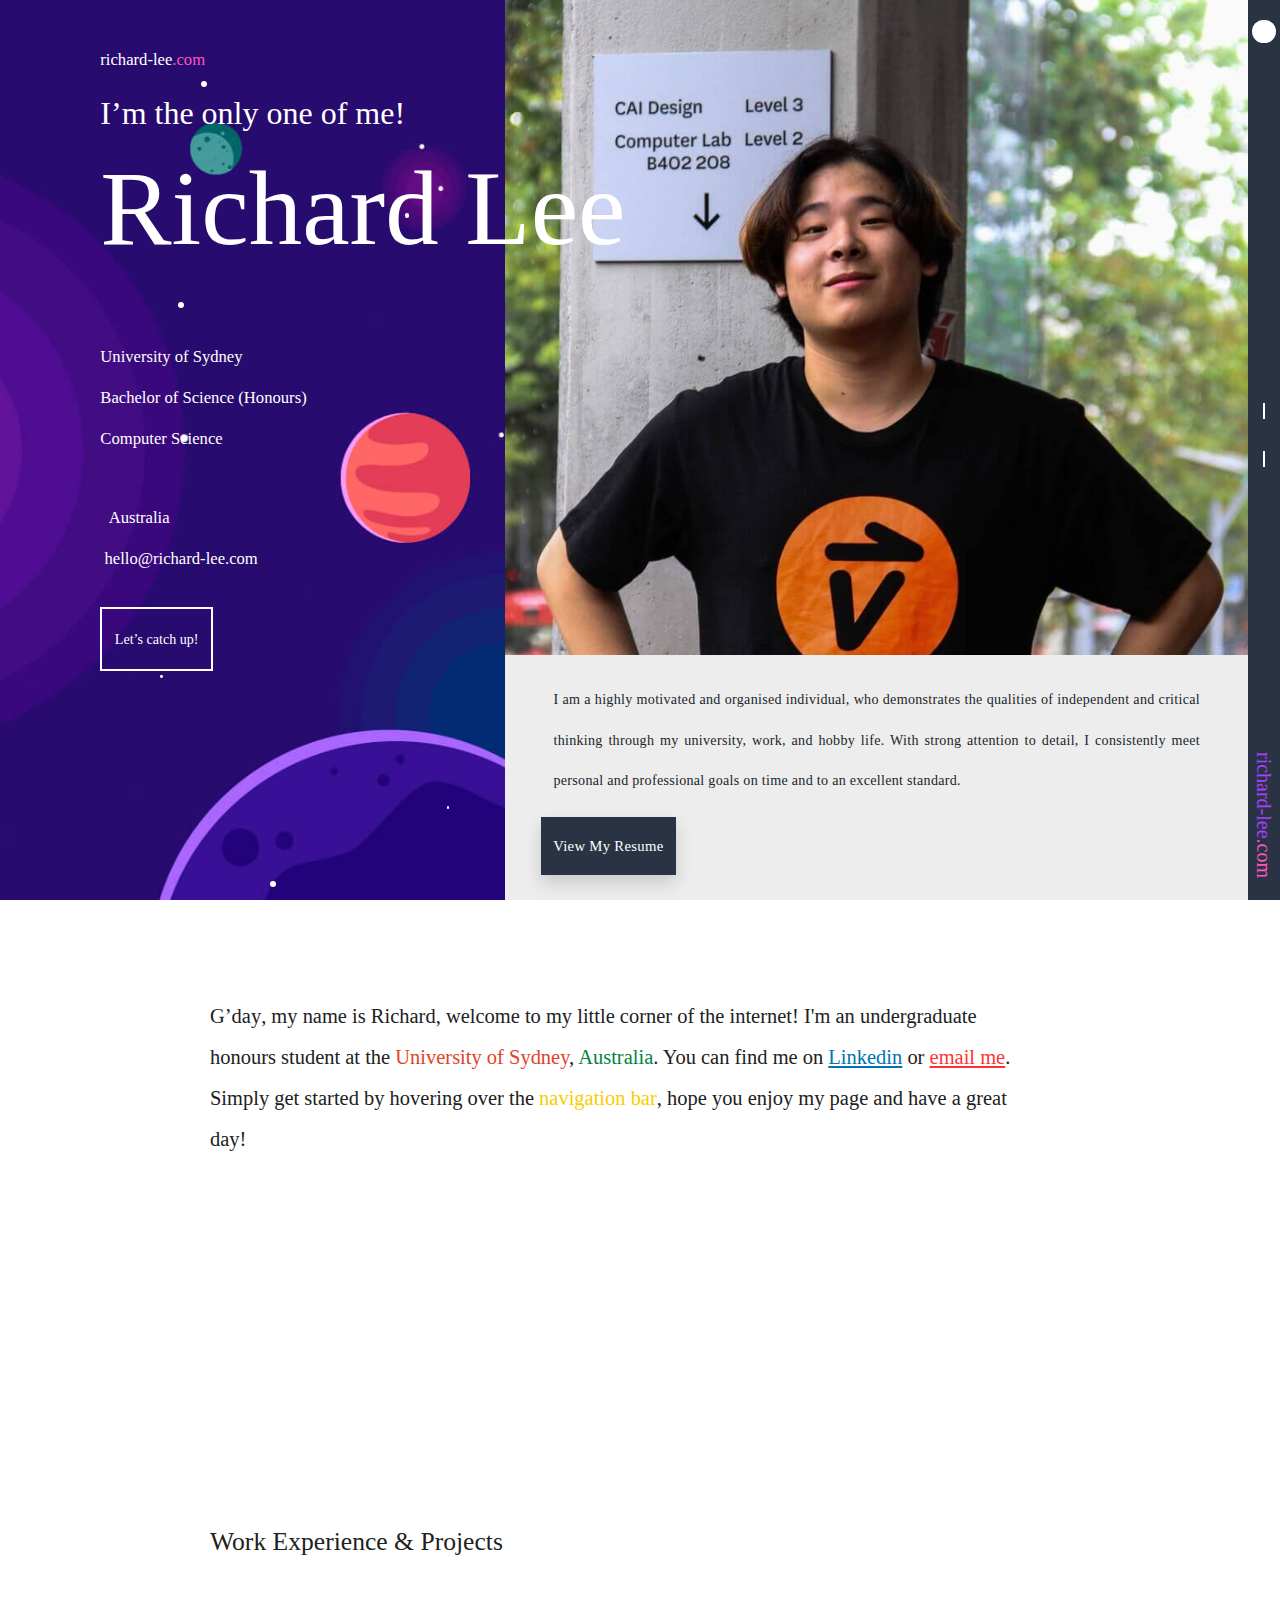
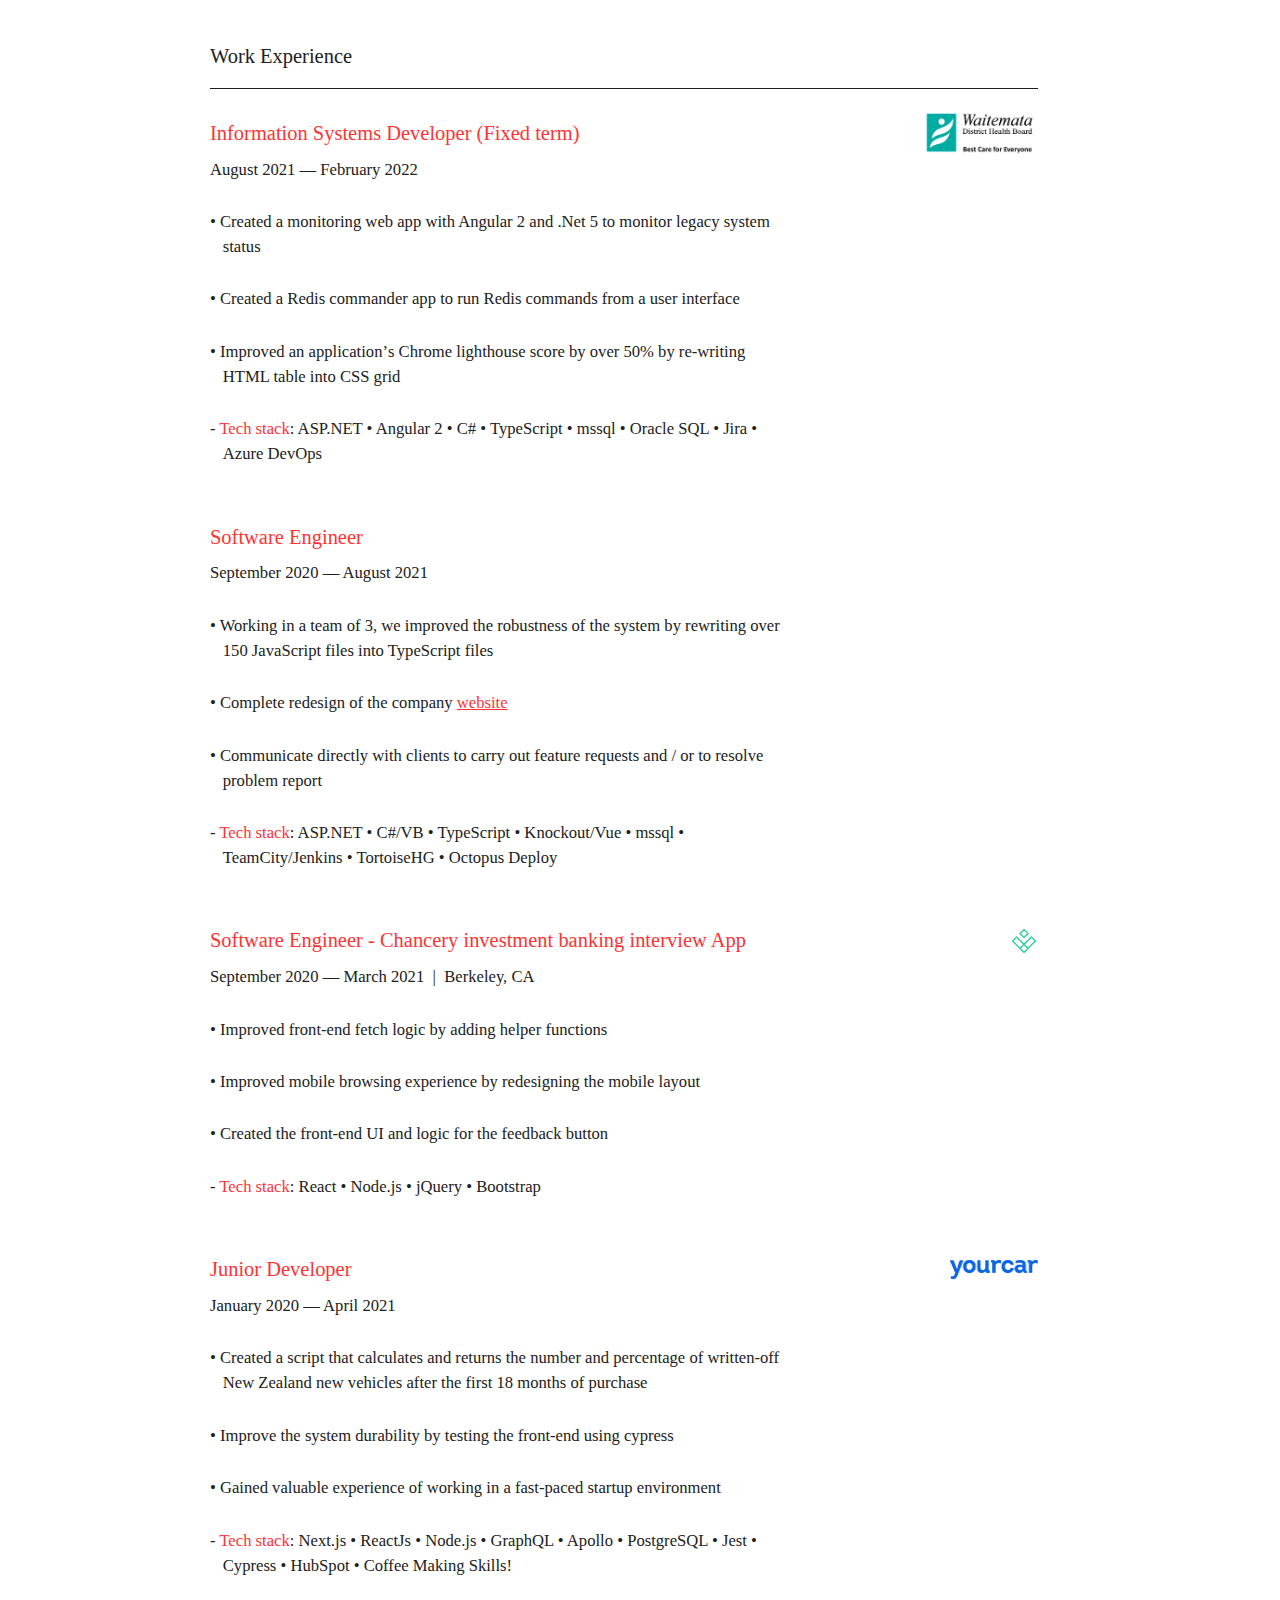
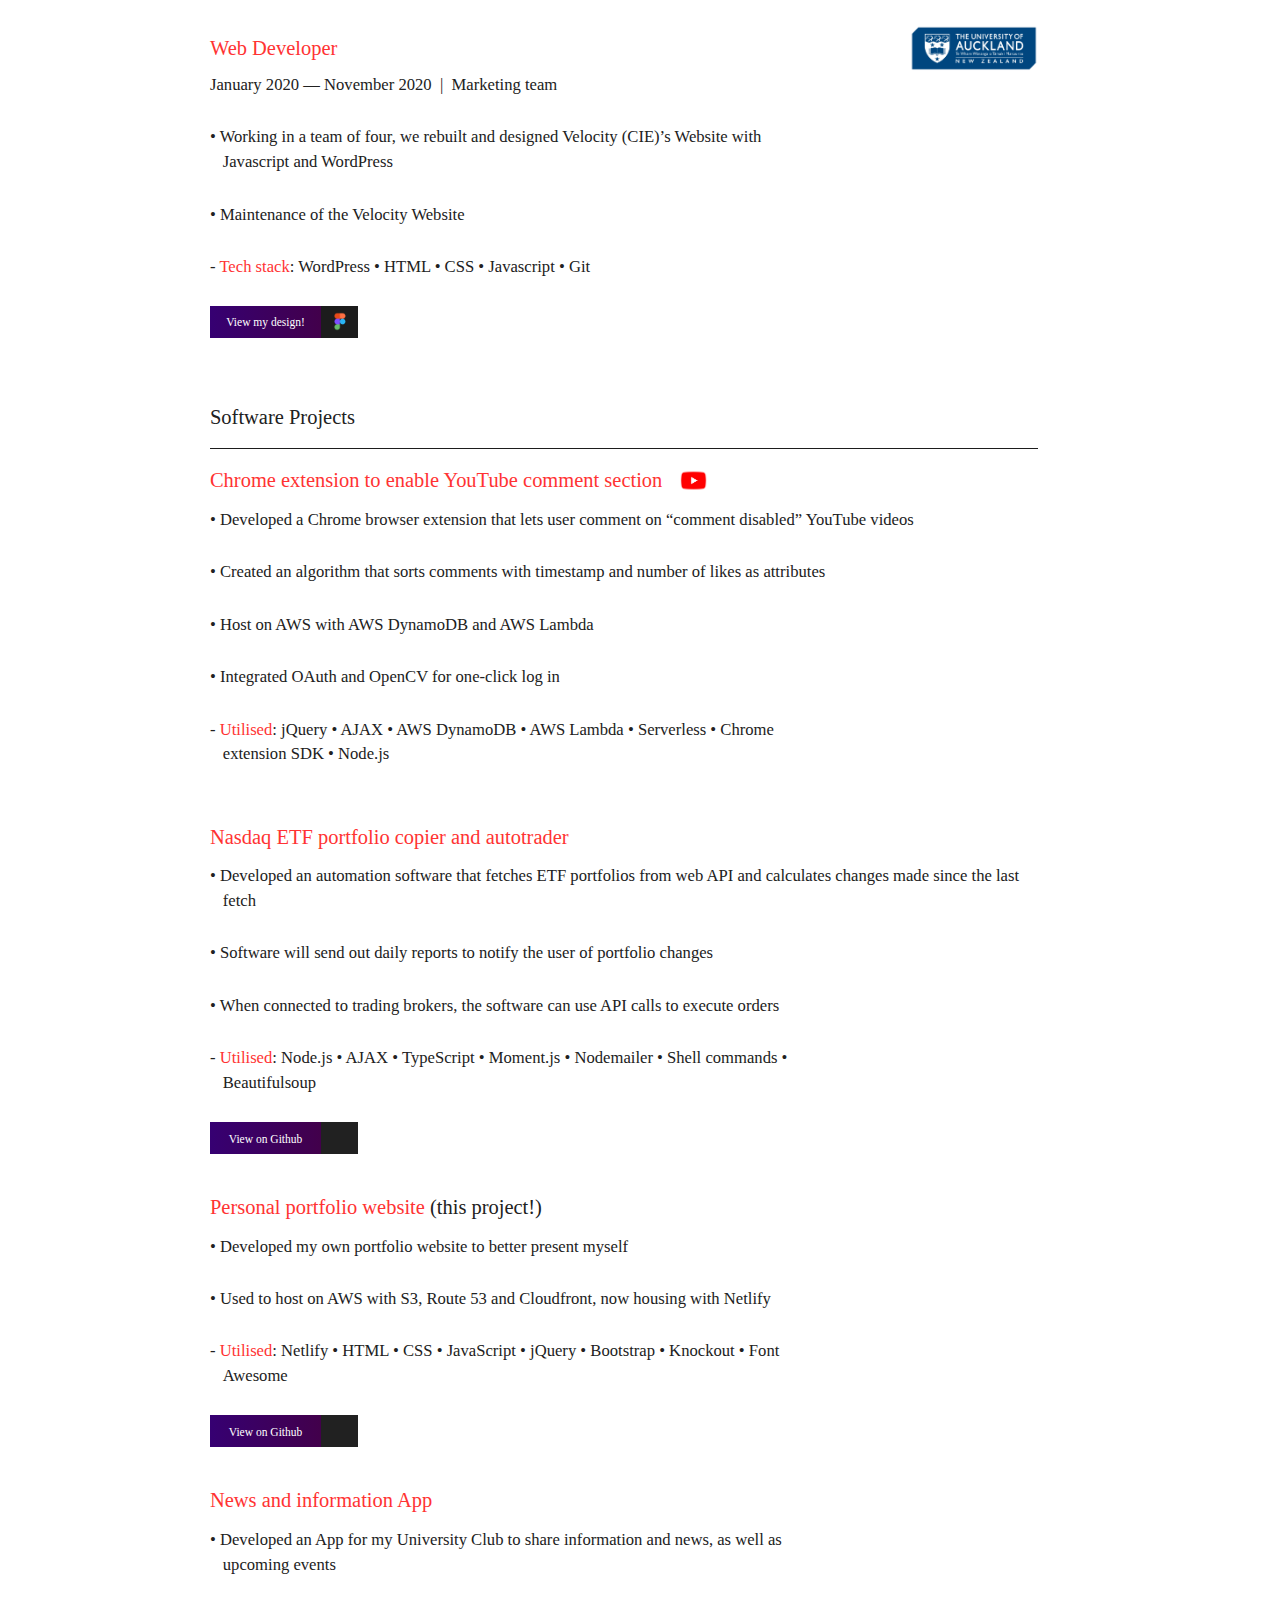
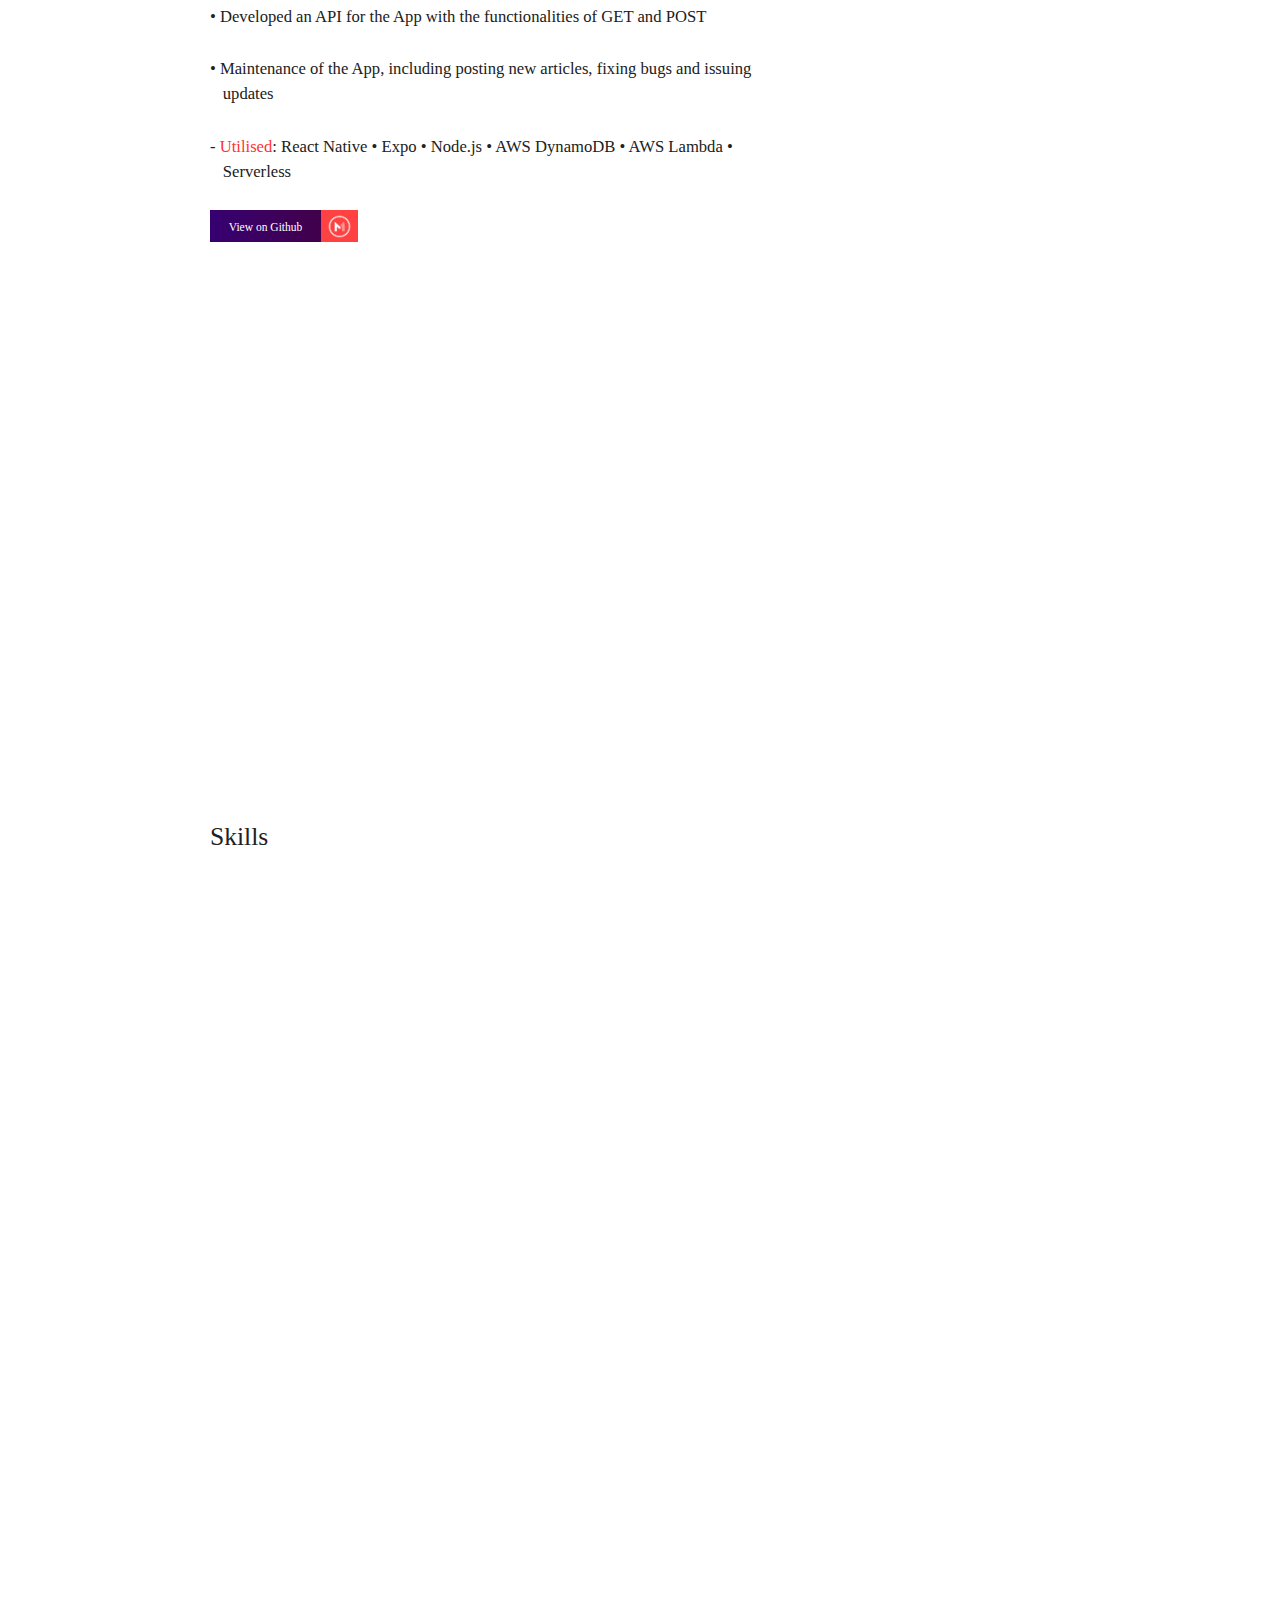
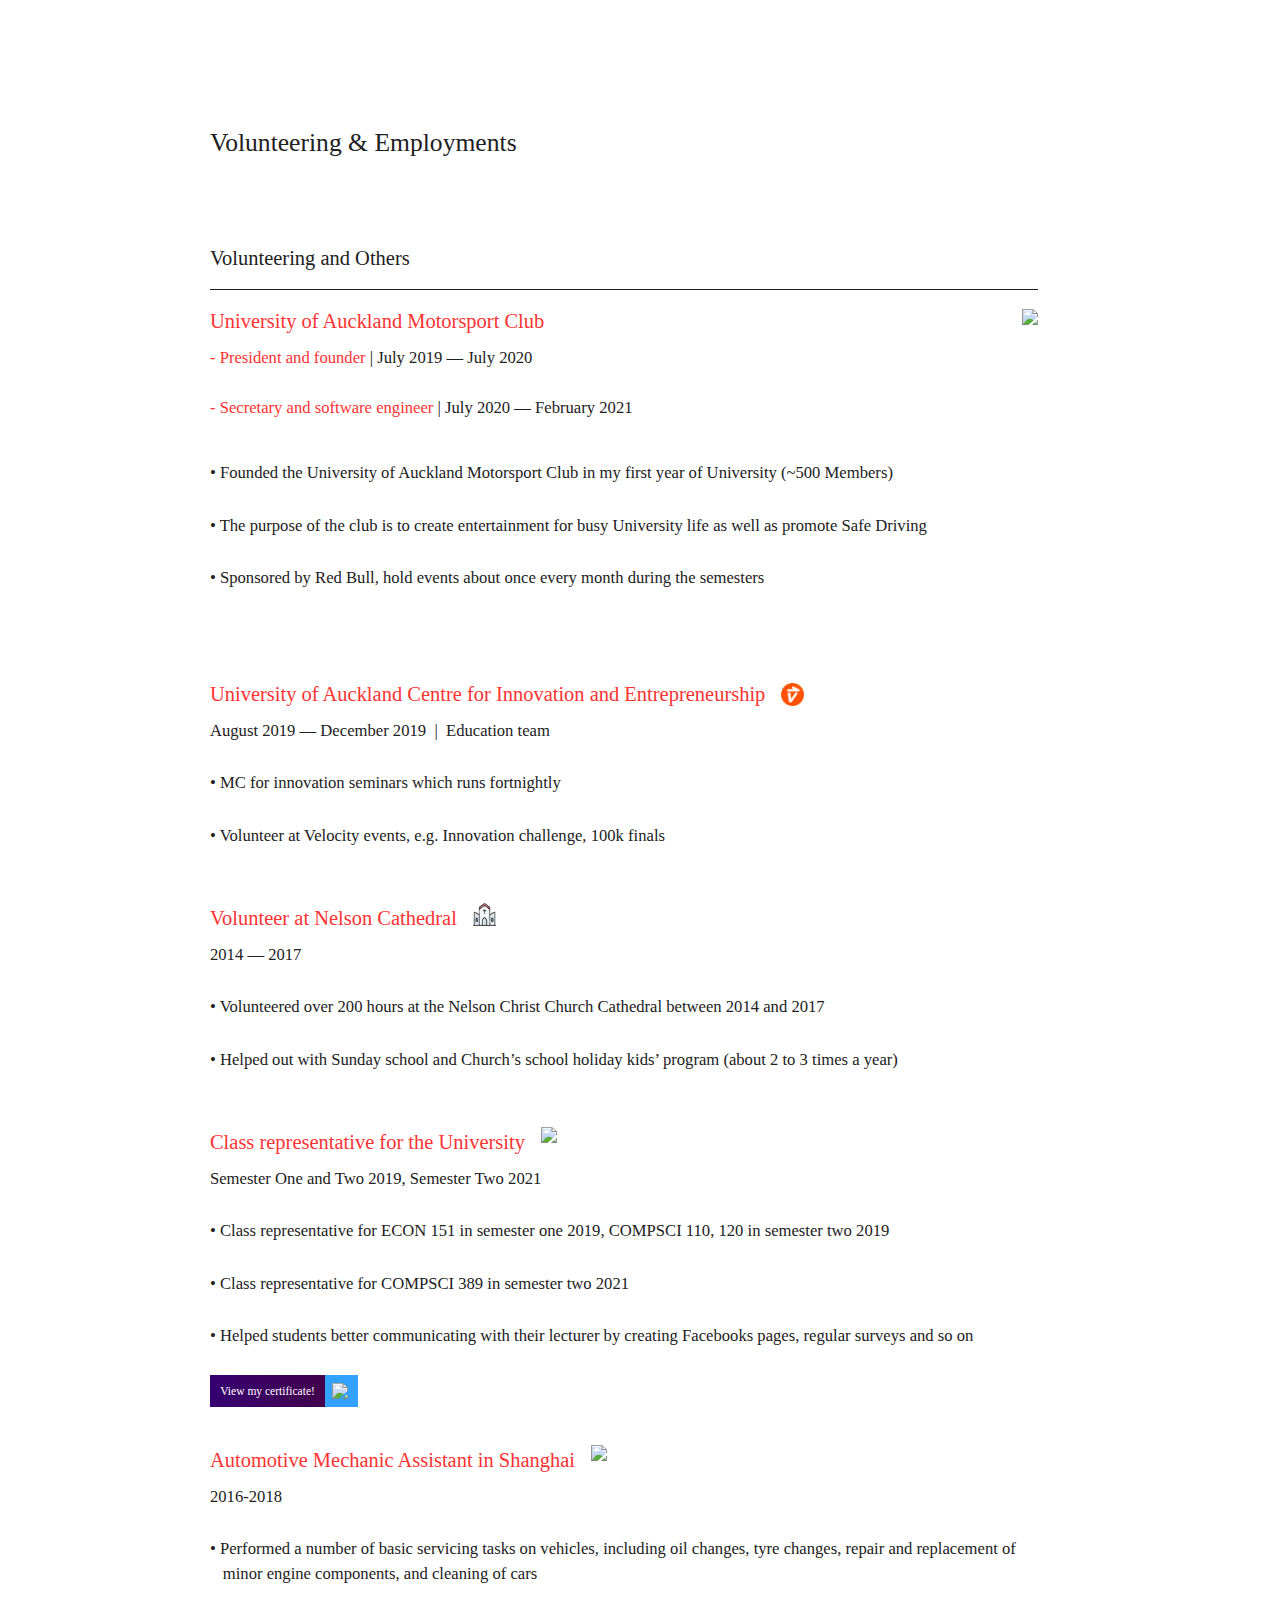
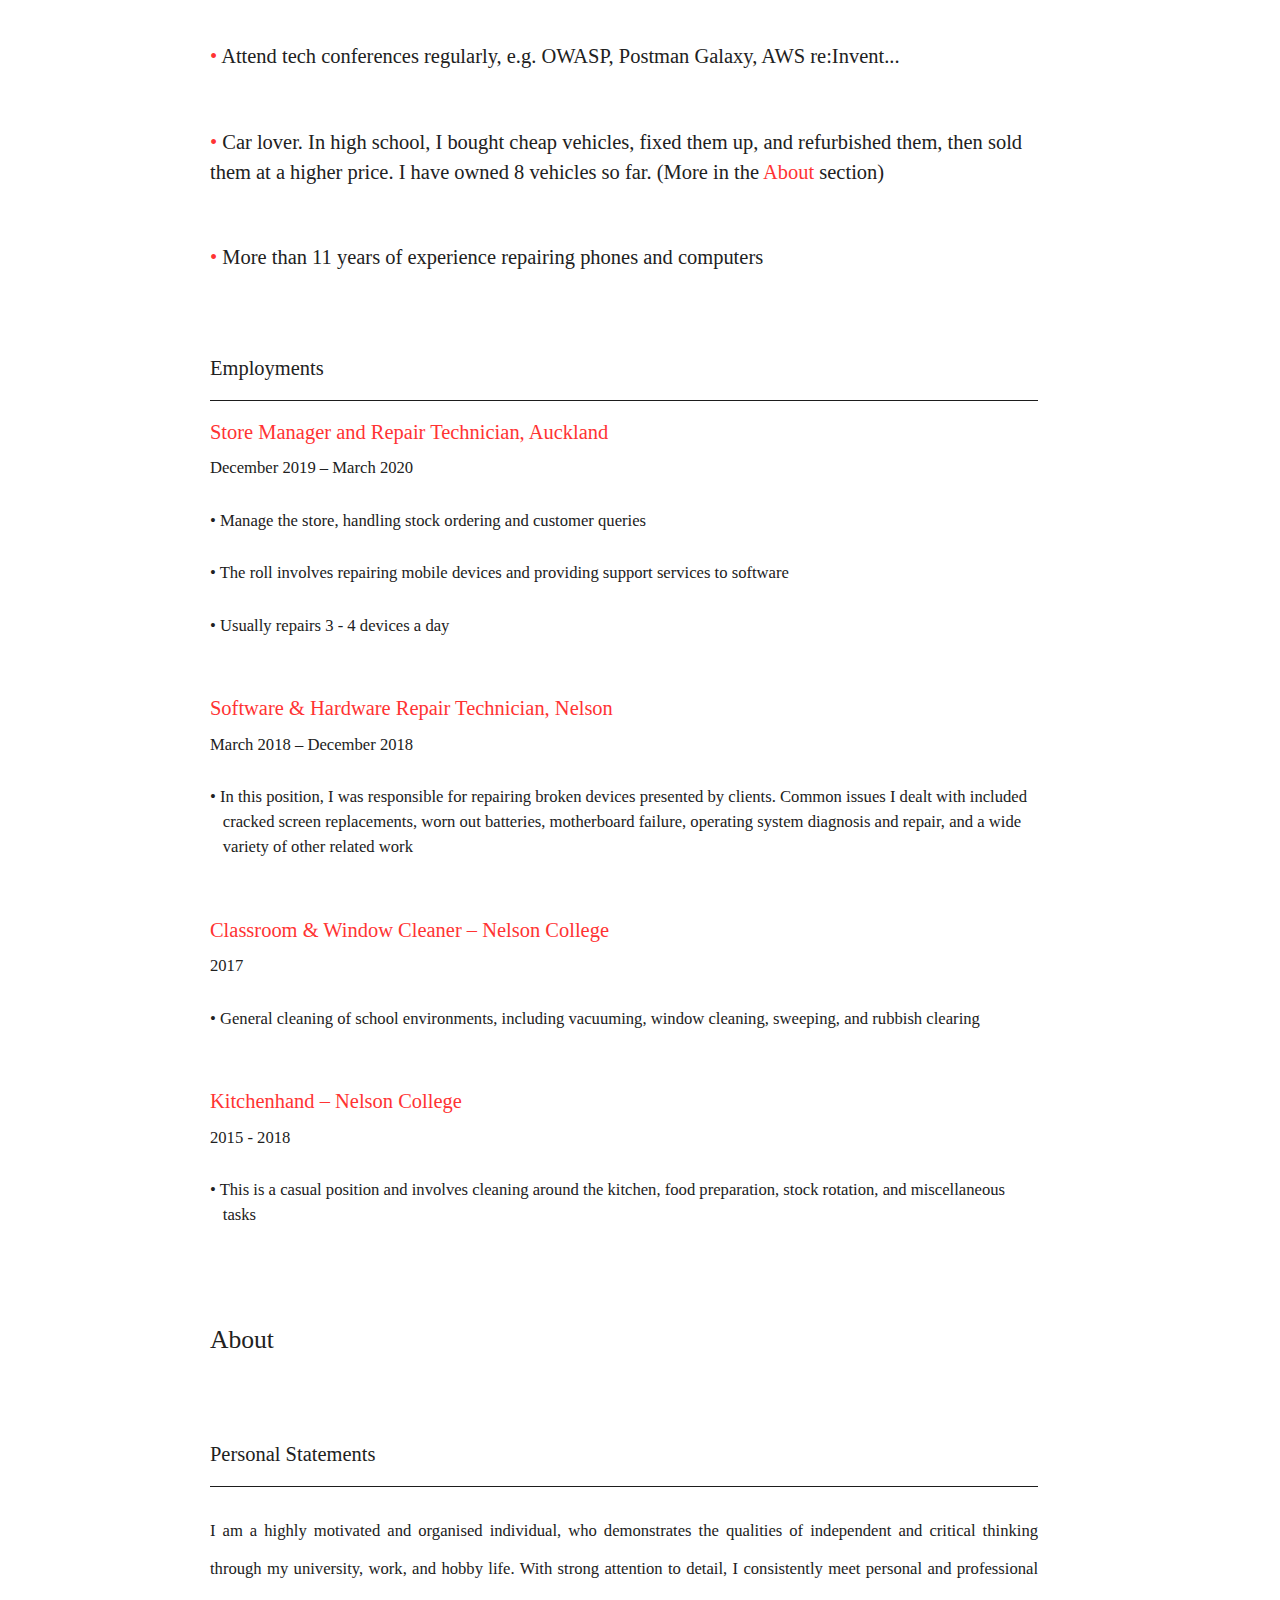
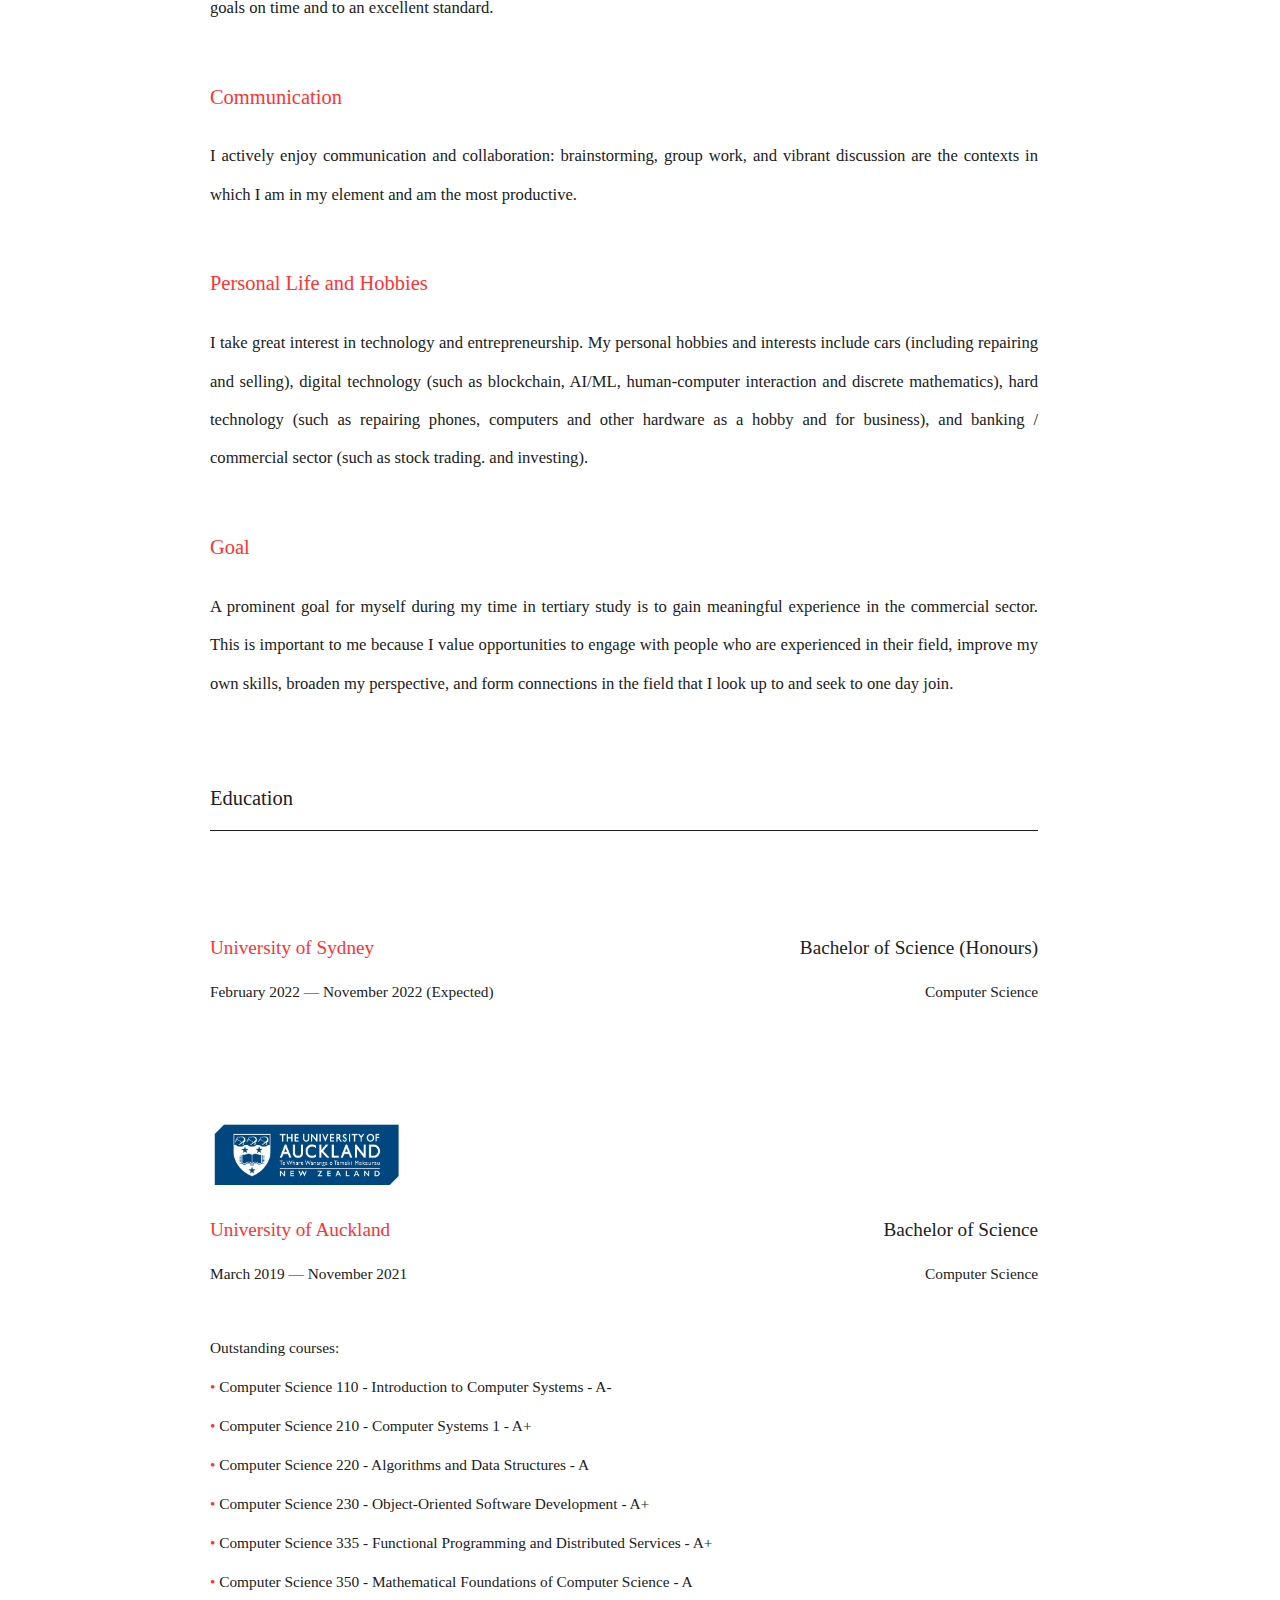
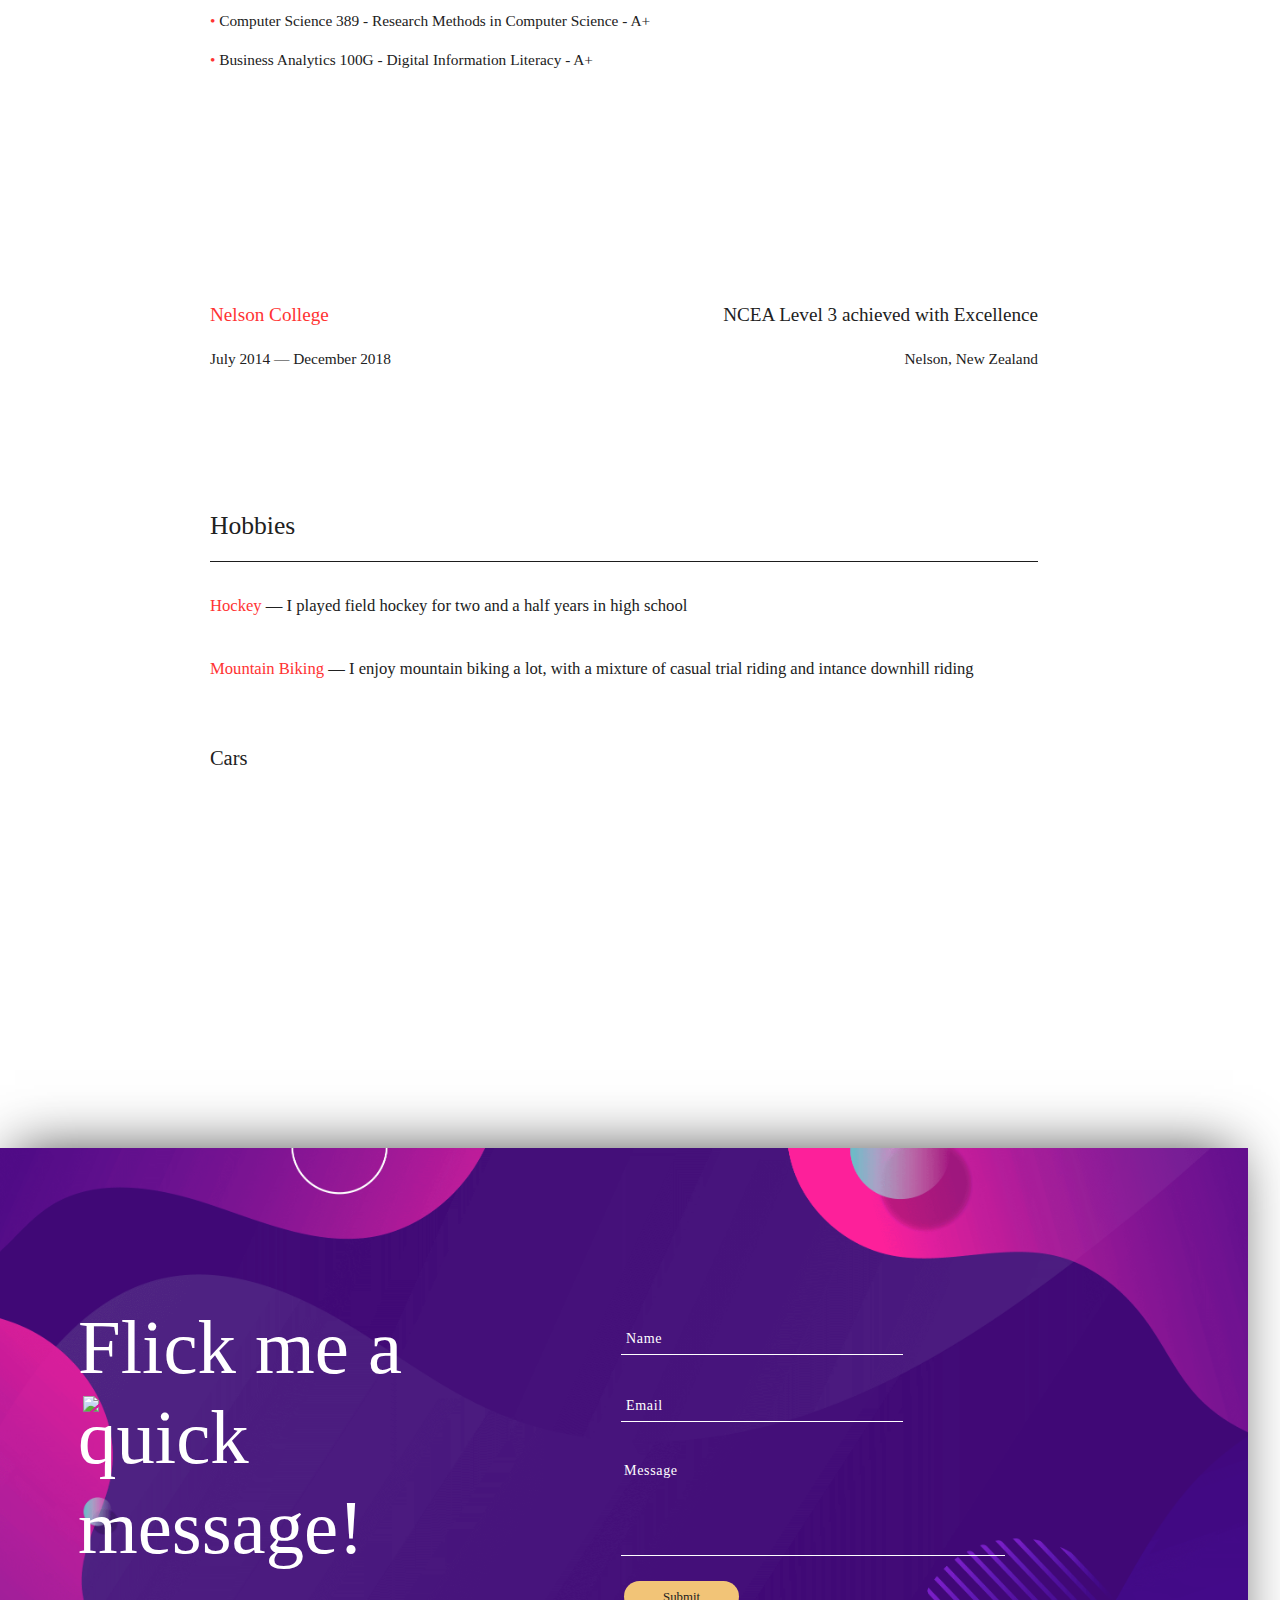
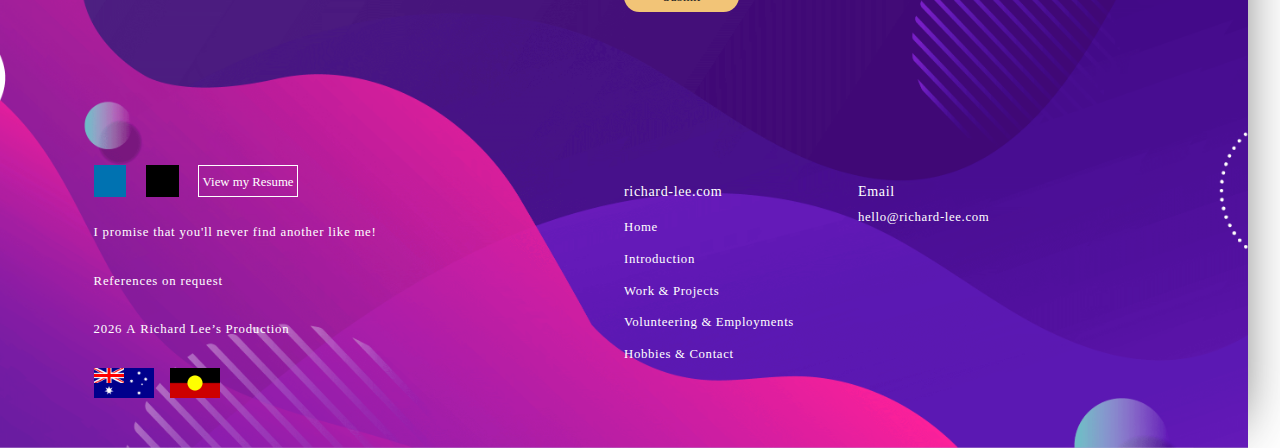
==== index.html @ c5d88788 "- Change CV to Resume" ====
<!DOCTYPE html>
<html lang="en">
  <head>
    <!-- Global site tag (gtag.js) - Google Analytics -->
    <script
      async
      src="https://www.googletagmanager.com/gtag/js?id=UA-170975862-2"
    ></script>
    <script>
      window.dataLayer = window.dataLayer || [];
      function gtag() {
        dataLayer.push(arguments);
      }
      gtag("js", new Date());
      gtag("config", "UA-170975862-2");
    </script>
    <script type="application/ld+json">
      {
        "@context": "https://schema.org/",
        "@type": "Person",
        "name": "Richard Lee",
        "url": "https://richard-lee.com/",
        "image": "https://richard-lee.com/Assets/portrait_filter.JPG",
        "sameAs": [
          "https://richard-lee.com/",
          "https://github.com/richard875",
          "https://www.linkedin.com/in/richard875/"
        ],
        "jobTitle": "Software Engineer",
        "worksFor": {
          "@type": "Organization",
          "name": "University of Sydney"
        }
      }
    </script>

    <title>Richard Lee | Software Engineer | University of Sydney</title>
    <meta
      name="description"
      content="richard-lee.com • aspiring software engineer • senior (honours) year CS student @ The University of Sydney"
    />
    <meta
      name="keywords"
      content="Richard, Lee, University, Sydney, Software, Engineering, React, Angular, postgresql, SQL, Database, HTML, CSS, JavaScript, Programming, coding, api, Oracle, Agile, Student, Problem solving, Collaboration, Communication, C#, .NET, ASP, Microsoft, Google, Apple, Computer Science, Science, Australia, Motivated, Linkedin, New South Wales"
    />
    <meta name="author" content="Richard Lee" />

    <meta charset="utf-8" />
    <meta
      name="viewport"
      content="width=device-width, initial-scale=1, shrink-to-fit=no"
    />
    <meta name="format-detection" content="telephone=no" />
    <!-- HTML Meta Tags -->
    <meta name="twitter:widgets:theme" content="light" />
    <title>Richard Lee | Software Engineer | University of Sydney</title>
    <meta
      name="description"
      content="richard-lee.com • aspiring software engineer • senior (honours) year CS student @ The University of Sydney"
    />

    <!-- Google / Search Engine Tags -->
    <meta
      itemprop="name"
      content="Richard Lee | Software Engineer | University of Sydney"
    />
    <meta
      itemprop="description"
      content="richard-lee.com • aspiring software engineer • senior (honours) year CS student @ The University of Sydney"
    />
    <meta
      itemprop="image"
      content="https://richard-lee.com/Assets/portrait_filter.JPG"
    />

    <!-- Facebook Meta Tags -->
    <meta property="og:url" content="https://richard-lee.com" />
    <meta property="og:type" content="website" />
    <meta
      property="og:title"
      content="Richard Lee | Software Engineer | University of Sydney"
    />
    <meta
      property="og:description"
      content="richard-lee.com • aspiring software engineer • senior (honours) year CS student @ The University of Sydney"
    />
    <meta
      property="og:image"
      content="https://richard-lee.com/Assets/portrait_filter.JPG"
    />

    <!-- Twitter Meta Tags -->
    <meta name="twitter:card" content="summary_large_image" />
    <meta
      name="twitter:title"
      content="Richard Lee | Software Engineer | University of Sydney"
    />
    <meta
      name="twitter:description"
      content="richard-lee.com • aspiring software engineer • senior (honours) year CS student @ The University of Sydney"
    />
    <meta
      name="twitter:image"
      content="https://richard-lee.com/Assets/portrait_filter.JPG"
    />

    <link rel="icon" href="./Assets/memoji.png" />
    <link rel="stylesheet" href="Scripts/css/bootstrap.min.css" />
    <link
      rel="stylesheet"
      href="https://cdnjs.cloudflare.com/ajax/libs/font-awesome/5.15.2/css/all.min.css"
      integrity="sha512-HK5fgLBL+xu6dm/Ii3z4xhlSUyZgTT9tuc/hSrtw6uzJOvgRr2a9jyxxT1ely+B+xFAmJKVSTbpM/CuL7qxO8w=="
      crossorigin="anonymous"
    />
    <link rel="stylesheet" href="Scripts/css/aos.css" />
    <link rel="stylesheet" type="text/css" href="src/css/asset.min.css" />
    <link rel="stylesheet" type="text/css" href="src/css/desktop.min.css" />
    <link rel="stylesheet" type="text/css" href="src/css/styles.min.css" />
    <link rel="stylesheet" type="text/css" href="src/css/dark-mode.min.css" />
    <link
      rel="preload"
      as="font"
      href="./Fonts/SansSerifFLF-Demibold.woff"
      type="font/woff"
      crossorigin="anonymous"
    />
    <link
      rel="preload"
      as="font"
      href="./Fonts/SansSerifBldFLF.woff"
      type="font/woff"
      crossorigin="anonymous"
    />
    <link
      rel="preload"
      as="font"
      href="./Fonts/SansSerifBookFLF.woff"
      type="font/woff"
      crossorigin="anonymous"
    />
    <link rel="preload" href="./Assets/2.JPG" as="image" />
    <script src="Scripts/js/jquery-3.5.1.min.js"></script>
  </head>

  <body>
    <script>
      document.body.className = "fade";
    </script>
    <div id="dark-mode">
      <!-- Desktop nav menu -->
      <div id="homeDesktopNavMenu" class="desktop-nav-menu d-none d-xl-flex">
        <div class="desktop-menubar">
          <div
            style="width: 1.8vw; height: 1.8vw"
            class="d-flex align-items-center justify-content-center rounded-circle bg-white"
          >
            <i class="fas fa-bars nav-bar"></i>
          </div>
        </div>
        <div class="prograss-overlay-wrapper">
          <div class="prograss-overlay" id="prograssOverlayBar"></div>
        </div>
        <div class="side-icon-wrapper">
          <div
            class="side-icon-vertical-line"
            style="margin-bottom: 12px"
          ></div>
          <div class="side-icon-icon-wrapper">
            <i id="sideIconDesktopNav" class="fas fa-user"></i>
          </div>
          <div class="side-icon-vertical-line" style="margin-top: 12px"></div>
        </div>
        <div class="desktop-nav-menu-logo sansSerifBldFLF-medium">
          <span class="purple">richard-lee</span><span class="pink">.com</span>
        </div>

        <!-- When expanded -->
        <div
          class="desktop-expanded position-absolute w-100 h-100 d-flex align-items-center justify-content-center"
        >
          <div class="position-absolute" style="width: 75%; height: 90%">
            <input
              accesskey="n"
              class="dark-mode-button mb-4"
              type="checkbox"
            />
            <div class="full-screen-menu-title sansSerifBldFLF-medium">
              <span class="purple">richard-lee</span
              ><span class="pink">.com</span>
            </div>
            <div
              onclick="toHome()"
              class="full-screen-menu-item white sansSerifFLF-demibold pt-3 mt-3"
            >
              <a class="white text-decoration-none">HOME</a>
            </div>
            <div
              onclick="introduction()"
              class="full-screen-menu-item white sansSerifFLF-demibold"
            >
              <a class="white text-decoration-none text-nowrap">INTRODUCTION</a>
            </div>
            <div
              onclick="internExperienceAndProjects()"
              class="full-screen-menu-item white sansSerifFLF-demibold"
            >
              <a class="white text-decoration-none text-nowrap"
                >WORK & PROJECTS</a
              >
            </div>
            <div
              onclick="volunteeringAndOthers()"
              class="full-screen-menu-item white sansSerifFLF-demibold"
            >
              <a class="white text-decoration-none text-nowrap"
                >VOLUNTEERING &</a
              >
              <a class="white text-decoration-none text-nowrap">EMPLOYMENTS</a>
            </div>
            <div
              onclick="personalStatements()"
              class="full-screen-menu-item white sansSerifFLF-demibold"
            >
              <a class="white text-decoration-none text-nowrap"
                >HOBBIES & CONTACT</a
              >
            </div>
            <div class="pt-5 pb-5">
              <a
                href="./Assets/downableMaterial/richardLee_resume.pdf"
                target="_blank"
                class="full-screen-menu-button text-decoration-none d-flex align-items-center justify-content-center white sansSerifFLF-demibold"
                >View My Resume
              </a>
            </div>
            <div class="d-flex flex-row pt-0 mt-5">
              <a href="https://www.linkedin.com/in/richard875/" target="_blank"
                ><i class="fab fa-linkedin fa-2x white"></i
              ></a>
              <a href="https://github.com/richard875" target="_blank"
                ><i class="fab fa-github fa-2x white pl-4"></i
              ></a>
            </div>
            <a
              href="https://music.apple.com/album/tiny-dancer/1452863377?i=1452863597"
              target="_blank"
              ><img
                class="album-cover"
                src="./Assets/albums/to_be_continued.jpg"
            /></a>
          </div>
        </div>
      </div>
      <div class="main h-100 w-100">
        <!-- Desktop util menu -->
        <div class="d-none d-xl-block">
          <a onclick="toHome()" class="backToTop">
            <div
              class="fas fa-circle d-flex align-items-center justify-content-center position-absolute fade-button red"
            >
              <i
                class="fa fa-chevron-up position-absolute fade-button-indicator white"
              ></i>
            </div>
          </a>
          <a onclick="toBottom()" class="toBottom">
            <div
              class="fas fa-circle d-flex align-items-center justify-content-center position-absolute fade-button dark-blue"
            >
              <i
                class="far fa-envelope position-absolute fade-button-indicator white"
              ></i>
            </div>
          </a>
        </div>

        <!-- Mobile util menu -->
        <div class="d-block d-xl-none">
          <div class="mobile-util-menu">
            <a
              onclick="document.getElementById('toggleMenu').classList.toggle('opened'); document.getElementById('toggleMenu').setAttribute('aria-expanded', document.getElementById('toggleMenu').classList.contains('opened')); toggleMobNav()"
              aria-label="Main Menu"
              class="mobile-menu w-100 d-flex align-items-center justify-content-center"
            >
              <i
                class="fa fa-bars contact-for-responsive white"
                aria-hidden="true"
              ></i>
            </a>
            <a
              onclick="toHome()"
              class="mobile-back-to-top w-100 d-flex align-items-center justify-content-center"
            >
              <i
                class="fa fa-chevron-up contact-for-responsive white"
                aria-hidden="true"
              ></i>
            </a>
          </div>
        </div>

        <!-- Hambuger menu -->
        <div
          class="hambuger-menu d-block d-xl-none"
          id="toggleMenu"
          onclick="this.classList.toggle('opened'); this.setAttribute('aria-expanded', this.classList.contains('opened')); toggleMobNav()"
          aria-label="Main Menu"
        >
          <i
            class="fa fa-bars contact-for-responsive white"
            aria-hidden="true"
          ></i>
        </div>

        <!-- Hambuger full screen -->
        <div
          id="ham"
          class="full-screen-menu w-100 h-100 position-fixed d-block d-xl-none"
        >
          <div
            class="hambuger-menu-close"
            onclick="document.getElementById('toggleMenu').classList.toggle('opened'); document.getElementById('toggleMenu').setAttribute('aria-expanded', document.getElementById('toggleMenu').classList.contains('opened')); toggleMobNav()"
            aria-label="Main Menu"
          >
            <i
              class="fa fa-times contact-for-responsive white"
              aria-hidden="true"
            ></i>
          </div>
          <div class="m-auto" style="width: 83%">
            <input class="dark-mode-button mt-5" type="checkbox" />
            <div class="full-screen-menu-item sansSerifBldFLF-medium">
              <span class="purple">richard-lee</span
              ><span class="pink">.com</span>
            </div>
            <div
              onclick="toHome(); document.getElementById('toggleMenu').classList.toggle('opened'); document.getElementById('toggleMenu').setAttribute('aria-expanded', document.getElementById('toggleMenu').classList.contains('opened')); toggleMobNav()"
              aria-label="Main Menu"
              class="full-screen-menu-item white sansSerifFLF-demibold pt-3 mt-4 mt-sm-3"
            >
              <a class="white text-decoration-none">HOME</a>
            </div>
            <div
              onclick="introduction(); document.getElementById('toggleMenu').classList.toggle('opened'); document.getElementById('toggleMenu').setAttribute('aria-expanded', document.getElementById('toggleMenu').classList.contains('opened')); toggleMobNav()"
              aria-label="Main Menu"
              class="full-screen-menu-item white sansSerifFLF-demibold"
            >
              <a class="white text-decoration-none">INTRODUCTION</a>
            </div>
            <div
              onclick="internExperienceAndProjects(); document.getElementById('toggleMenu').classList.toggle('opened'); document.getElementById('toggleMenu').setAttribute('aria-expanded', document.getElementById('toggleMenu').classList.contains('opened')); toggleMobNav()"
              aria-label="Main Menu"
              class="full-screen-menu-item white sansSerifFLF-demibold"
            >
              <a class="white text-decoration-none">WORK & PROJECTS</a>
            </div>
            <div
              onclick="volunteeringAndOthers(); document.getElementById('toggleMenu').classList.toggle('opened'); document.getElementById('toggleMenu').setAttribute('aria-expanded', document.getElementById('toggleMenu').classList.contains('opened')); toggleMobNav()"
              aria-label="Main Menu"
              class="full-screen-menu-item white sansSerifFLF-demibold"
            >
              <a class="white text-decoration-none"
                >VOLUNTEERING & EMPLOYMENTS</a
              >
            </div>
            <div
              onclick="personalStatements(); document.getElementById('toggleMenu').classList.toggle('opened'); document.getElementById('toggleMenu').setAttribute('aria-expanded', document.getElementById('toggleMenu').classList.contains('opened')); toggleMobNav()"
              aria-label="Main Menu"
              class="full-screen-menu-item white sansSerifFLF-demibold"
            >
              <a class="white text-decoration-none">HOBBIES & CONTACT</a>
            </div>
            <div
              onclick="document.getElementById('toggleMenu').classList.toggle('opened'); document.getElementById('toggleMenu').setAttribute('aria-expanded', document.getElementById('toggleMenu').classList.contains('opened')); toggleMobNav()"
              aria-label="Main Menu"
              class="pt-5 pb-5 pb-sm-3"
            >
              <a
                href="./Assets/downableMaterial/richardLee_resume.pdf"
                target="_blank"
                class="full-screen-menu-button text-decoration-none d-flex align-items-center justify-content-center white sansSerifFLF-demibold"
                >View My Resume
              </a>
            </div>
            <div class="ham-social d-flex flex-row mt-5">
              <a
                onclick="document.getElementById('toggleMenu').classList.toggle('opened'); document.getElementById('toggleMenu').setAttribute('aria-expanded', document.getElementById('toggleMenu').classList.contains('opened')); toggleMobNav()"
                aria-label="Main Menu"
                href="https://www.linkedin.com/in/richard875/"
                target="_blank"
                ><i class="fab fa-linkedin fa-2x white"></i
              ></a>
              <a
                onclick="document.getElementById('toggleMenu').classList.toggle('opened'); document.getElementById('toggleMenu').setAttribute('aria-expanded', document.getElementById('toggleMenu').classList.contains('opened')); toggleMobNav()"
                aria-label="Main Menu"
                href="https://github.com/richard875"
                target="_blank"
                ><i class="fab fa-github fa-2x white pl-4"></i
              ></a>
            </div>
          </div>
        </div>

        <section id="homeS1" class="s1 d-flex">
          <div
            class="frontLeftPic white d-flex justify-content-center pt-5 pb-2"
          >
            <div
              class="d-flex flex-column justify-content-start h-100 m-auto"
              style="z-index: 10"
            >
              <p class="top-one-normal sansSerifBldFLF-medium">
                richard-lee<span class="pink">.com</span>
              </p>
              <p
                class="top-two sansSerifBldFLF-medium d-block d-sm-none d-xl-block"
              >
                I’m the only one of me!
              </p>
              <p class="top-three sansSerifBldFLF-medium">Richard Lee</p>
              <div class="gap d-none d-xl-block"></div>
              <div class="gap d-none d-xl-block"></div>
              <div class="gap d-none d-xl-block"></div>
              <div class="gap d-none d-xl-block"></div>
              <div class="gap d-none d-xl-block"></div>
              <p class="top-one-normal sansSerifFLF-demibold d-none d-xl-block">
                University of Sydney
              </p>
              <p
                class="top-one-normal sansSerifFLF-demibold d-none d-sm-block d-xl-none"
              >
                I’m the only one of me!
              </p>
              <p class="top-one-normal sansSerifFLF-demibold d-none d-xl-block">
                Bachelor of Science (Honours)
              </p>
              <p class="top-one-normal sansSerifFLF-demibold d-none d-xl-block">
                Computer Science
              </p>
              <div class="gap d-none d-xl-block"></div>
              <p class="top-one-normal sansSerifFLF-demibold d-none d-xl-block">
                <i class="fas fa-map-marker-alt"></i>
                &nbsp;&nbsp;Australia
              </p>
              <p class="top-one-normal sansSerifFLF-demibold d-none d-xl-block">
                <i class="far fa-envelope"></i>
                &nbsp;<span
                  class="cursor-pointer"
                  onclick="window.open('mailto:hello@richard-lee.com', '_blank');"
                  >hello@richard-lee.com
                </span>
              </p>
              <div id="homeCatchUp" class="catchUp">
                <a
                  class="catchUpInside h-100 w-100 d-flex align-items-center justify-content-center sansSerifFLF-demibold"
                  >Let’s catch up!</a
                >
              </div>
              <div class="iconsFront">
                <a
                  href="https://www.linkedin.com/in/richard875/"
                  target="_blank"
                >
                  <i class="fab fa-linkedin white"></i
                ></a>
                <a href="https://github.com/richard875" target="_blank">
                  <i class="fab fa-github white"></i
                ></a>
              </div>
            </div>
          </div>
          <div class="frontRightPic" style="z-index: 7">
            <div class="myPic">
              <div
                class="d-block d-sm-none top-gradient position-relative w-100 fixed-top"
              ></div>
              <div
                class="d-block d-sm-none position-relative w-100 bottom-gradient"
              ></div>
              <p
                class="d-block d-sm-none position-absolute sansSerifFLF-demibold white my-major-mobile"
              >
                University of Sydney | Computer Science
              </p>
            </div>
            <p
              class="sansSerifFLF-demibold text-justify ml-5 mr-5 mt-4 d-none d-xl-block personalIntroduction"
            ></p>
            <a
              href="./Assets/downableMaterial/richardLee_resume.pdf"
              target="_blank"
              class="cvButton align-items-center justify-content-center shadow d-none d-xl-flex"
            >
              <p class="white sansSerifBookFLF-medium pt-3">View My Resume</p>
            </a>
          </div>
          <a id="homeScrollDownButton" class="scrollDown d-none d-sm-block">
            <div
              class="fas fa-2x fa-circle d-flex align-items-center justify-content-center white shadow"
            >
              <i
                class="fa fa-chevron-down position-absolute pt-1 dark-purple"
              ></i>
            </div>
          </a>
        </section>

        <div
          class="summary-for-responsive pl-4 text-justify d-xl-none pb-4 pb-sm-0"
        >
          <p class="sansSerifBldFLF-medium d-none d-sm-block d-xl-none">
            University of Sydney&nbsp;&nbsp;|&nbsp;&nbsp;Bachelor of Science
            (Honours)&nbsp;&nbsp;|&nbsp;&nbsp;Computer Science
          </p>
          <p
            class="sansSerifFLF-demibold personal-introduction personalIntroduction"
          ></p>
          <a
            href="./Assets/downableMaterial/richardLee_resume.pdf"
            target="_blank"
            class="shadow position-relative d-flex align-items-center justify-content-center white personal-introduction"
            ><p class="white sansSerifFLF-demibold m-auto">View My Resume</p></a
          >
        </div>

        <!-- Server rendered content -->
        <div style="padding-top: 100px" class="content-lazyload"></div>
      </div>
    </div>
    <script src="Scripts/js/aos.js"></script>
    <script src="Scripts/js/bootstrap.min.js"></script>
    <script type="text/javascript" src="src/js/javascript.min.js"></script>
    <script>
      document.addEventListener(
        "DOMContentLoaded",
        (e) => (document.body.className = "")
      );
    </script>
  </body>
</html>
---- src/css/asset.min.css ----
html{scroll-behavior:smooth;overflow-x:hidden}body{height:100%}::-webkit-scrollbar{display:none}hr{background:#212121}@font-face{font-family:"SansSerifFLF Demibold";font-style:normal;font-weight:400;src:local("SansSerifFLF Demibold"),url(/Fonts/SansSerifFLF-Demibold.woff) format("woff")}@font-face{font-family:"SansSerifFLF Medium";font-style:normal;font-weight:400;src:local("SansSerifFLF Medium"),url(/Fonts/SansSerifFLF.woff) format("woff")}@font-face{font-family:"SansSerifFLF Medium Italic";font-style:normal;font-weight:400;src:local("SansSerifFLF Medium Italic"),url(/Fonts/SansSerifFLF-DemiItalic.woff) format("woff")}@font-face{font-family:"SansSerifFLF Italic";font-style:normal;font-weight:400;src:local("SansSerifFLF Italic"),url(/Fonts/SansSerifFLF-Italic.woff) format("woff")}@font-face{font-family:"SansSerifBldFLF Medium";font-style:normal;font-weight:400;src:local("SansSerifBldFLF Medium"),url(/Fonts/SansSerifBldFLF.woff) format("woff")}@font-face{font-family:"SansSerifBldFLFCond Medium";font-style:normal;font-weight:400;src:local("SansSerifBldFLFCond Medium"),url(/Fonts/SansSerifBldFLFCond.woff) format("woff")}@font-face{font-family:"SansSerifBookFLF Medium";font-style:normal;font-weight:400;src:local("SansSerifBookFLF Medium"),url(/Fonts/SansSerifBookFLF.woff) format("woff")}@font-face{font-family:"SansSerifExbFLF Medium";font-style:normal;font-weight:400;src:local("SansSerifExbFLF Medium"),url(/Fonts/SansSerifExbFLF.woff) format("woff")}@font-face{font-family:"SansSerifExbFLFCond Medium";font-style:normal;font-weight:400;src:local("SansSerifExbFLFCond Medium"),url(/Fonts/SansSerifExbFLFCond.woff) format("woff")}@font-face{font-family:"SansSerifBldFLF-Italic Italic";font-style:normal;font-weight:400;src:local("SansSerifBldFLF-Italic Italic"),url(/Fonts/SansSerifBldFLF-Italic.woff) format("woff")}@font-face{font-family:"SansSerifBldFLFCond Italic";font-style:normal;font-weight:400;src:local("SansSerifBldFLFCond Italic"),url(/Fonts/SansSerifBldFLFCond-Italic.woff) format("woff")}@font-face{font-family:"SansSerifBookFLF Italic";font-style:normal;font-weight:400;src:local("SansSerifBookFLF Italic"),url(/Fonts/SansSerifBookFLF-Italic.woff) format("woff")}@font-face{font-family:"SansSerifExbFLF Italic";font-style:normal;font-weight:400;src:local("SansSerifExbFLF Italic"),url(/Fonts/SansSerifExbFLF-Italic.woff) format("woff")}@font-face{font-family:"SansSerifExbFLFCond Italic";font-style:normal;font-weight:400;src:local("SansSerifExbFLFCond Italic"),url(/Fonts/SansSerifExbFLFCond-Italic.woff) format("woff")}.sansSerifFLF-demibold{font-family:"SansSerifFLF Demibold"}.sansSerifFLF-medium{font-family:"SansSerifFLF Medium"}.sansSerifFLF-medium-italic{font-family:"SansSerifFLF Medium Italic"}.sansSerifFLF-italic{font-family:"SansSerifFLF Italic"}.sansSerifBldFLF-medium{font-family:"SansSerifBldFLF Medium"}.sansSerifBldFLFCond-medium{font-family:"SansSerifBldFLFCond Medium"}.sansSerifBookFLF-medium{font-family:"SansSerifBookFLF Medium"}.sansSerifExbFLF-medium{font-family:"SansSerifExbFLF Medium"}.sansSerifExbFLFCond-medium{font-family:"SansSerifExbFLFCond Medium"}.sansSerifBldFLF-Italic-italic{font-family:"SansSerifBldFLF-Italic Italic"}.sansSerifBldFLFCond-italic{font-family:"SansSerifBldFLFCond Italic"}.sansSerifBookFLF-italic{font-family:"SansSerifBookFLF Italic"}.sansSerifExbFLF-italic{font-family:"SansSerifExbFLF Italic"}.sansSerifExbFLFCond-italic{font-family:"SansSerifExbFLFCond Italic"}.white{color:#fff}.red{color:#f33}.motorsport-red{color:#ff4141}.purple{color:#a740ff}.dark-purple{color:#80008c}.sky-blue{color:#2691ee}.usyd-orange{color:#e14327}.australia-green{color:#00843d}.linkedin-blue{color:#0072b1}.dark-blue{color:#360072}.pink{color:#ff55be}.yellow{color:#facc01}.black{color:#212121}.h05vw{height:.5vw}.h06vw{height:.6vw}.h2vw{height:2vw!important}.h3vw{height:3vw}.w13vw{width:13vw!important}.f09vw{font-size:.9vw}.text-decoration-none{text-decoration:none!important}.cursor-pointer{cursor:pointer!important}.fa-user{animation:yourCustomAnimation1 .2s;animation-fill-mode:both}.fa-lightbulb{animation:yourCustomAnimation2 .2s;animation-fill-mode:both}.fa-star{animation:yourCustomAnimation3 .2s;animation-fill-mode:both}.fa-hands-helping{animation:yourCustomAnimation4 .2s;animation-fill-mode:both}.fa-building{animation:yourCustomAnimation5 .2s;animation-fill-mode:both}.fa-info{animation:yourCustomAnimation6 .2s;animation-fill-mode:both}.fa-university{animation:yourCustomAnimation7 .2s;animation-fill-mode:both}.fa-car{animation:yourCustomAnimation8 .2s;animation-fill-mode:both}.fa-envelope{animation:yourCustomAnimation9 .2s;animation-fill-mode:both}@keyframes yourCustomAnimation1{from{opacity:0}to{opacity:1}}@keyframes yourCustomAnimation2{from{opacity:0}to{opacity:1}}@keyframes yourCustomAnimation3{from{opacity:0}to{opacity:1}}@keyframes yourCustomAnimation4{from{opacity:0}to{opacity:1}}@keyframes yourCustomAnimation5{from{opacity:0}to{opacity:1}}@keyframes yourCustomAnimation6{from{opacity:0}to{opacity:1}}@keyframes yourCustomAnimation7{from{opacity:0}to{opacity:1}}@keyframes yourCustomAnimation8{from{opacity:0}to{opacity:1}}@keyframes yourCustomAnimation9{from{opacity:0}to{opacity:1}}
---- src/css/desktop.min.css ----
.desktop-nav-menu{height:100%;width:2.5vw;position:fixed;top:0;right:0;background-color:#2a3344;overflow-x:hidden;transition:.7s;transition-delay:.2s;transition-timing-function:cubic-bezier(.075,.82,.165,1);display:flex;flex-direction:column;align-items:center;justify-content:space-between;padding-top:20px;padding-bottom:70px;z-index:99999}.desktop-nav-menu:hover{width:20vw;-webkit-box-shadow:-15px 0 108px 0 rgba(0,0,0,.75);-moz-box-shadow:-15px 0 108px 0 rgba(0,0,0,.75);box-shadow:-15px 0 108px 0 rgba(0,0,0,.75);transition-delay:.3s}.desktop-nav-menu:hover .blink:after{background:#f98e01;animation:0s ease-out infinite}.desktop-nav-menu:hover .desktop-menubar,.desktop-nav-menu:hover .desktop-nav-menu-logo,.desktop-nav-menu:hover .prograss-overlay-wrapper,.desktop-nav-menu:hover .side-icon-wrapper{opacity:0;transition:opacity .3s;transition-delay:0s!important}.desktop-nav-menu:hover .desktop-expanded{opacity:1;transition:opacity .3s;transition-delay:.3s!important}.desktop-nav-menu .desktop-nav-menu-logo{white-space:nowrap;font-size:20px;transition:.2s;transition-delay:.85s!important;transform-origin:center;transform:rotate(90deg);z-index:10}.desktop-menubar{margin:0 auto;z-index:29}.desktop-menubar .nav-bar{color:#2a3344}.blink{background:0 0;z-index:29}.blink:after{content:"";position:absolute;top:0;left:0;bottom:0;right:0;transition:.5s ease-in-out;border-radius:50%;background:#36dc54;animation:blink 2s ease-out infinite;z-index:29}@keyframes blink{0%{opacity:1}20%{opacity:.2}100%{opacity:1}}.desktop-nav-menu .prograss-overlay{position:absolute;top:0;left:0;width:100%;background-color:#13161d;opacity:.7;z-index:5}.desktop-nav-menu .desktop-menubar,.desktop-nav-menu .prograss-overlay-wrapper{transition:.2s;transition-delay:.85s!important}.desktop-nav-menu .side-icon-wrapper{height:5vw;width:1.1px;margin-bottom:17vh;display:flex;flex-direction:column;transition:.2s;transition-delay:.85s!important}.side-icon-vertical-line{flex:.4;background-color:#fff;z-index:10}.side-icon-icon-wrapper{flex:.2;display:flex;align-items:center;justify-content:center}#sideIconDesktopNav{z-index:5;color:#fff;display:block}.desktop-expanded{z-index:19;top:0;opacity:0;transition:.3s}.desktop-expanded a:hover{color:#b3b3b3;transition:.15s}.stars{height:.3vw;width:.3vw;position:absolute;top:50.4vw;left:5vw;border-radius:50%;z-index:5}.frontLeftPic .blink:after{background:#fff}.skills-grid{height:7vw}.my-skill{width:7vw;transition:.3s}.skills-svg{flex:.7}.skills-name{flex:.3;font-size:1vw}.intro-description{line-height:3.2vw;z-index:999}.pics-summary{height:200px}.summary-canary-logo{content:url(/Assets/canary.svg);transition:.3s}.nasdaq-logo{content:url(/Assets/NASDAQ_Logo_black.svg);transition:.3s}.usyd-logo{content:url(/Assets/usyd-black.svg);transition:.3s}.wdhb-logo{content:url(/Assets/wdhb-black.png);transition:.3s}.main{transition:.5s}.gap{width:100%;height:3vw}.gap-small{width:100%;height:1vw}.s1{transition:.3s}.s2{margin-left:16.825%;margin-right:16.825%;margin-bottom:10vw;color:#212121;margin-bottom:10vw}.s3{height:100vh;background-image:url(/Assets/sfondo-astratto-colorato-con-elementi-di-memphis/copyForWebsite-01.png);background-repeat:no-repeat;background-size:cover;background-position:50% 0;-webkit-box-shadow:0 -11px 55px -15px rgba(0,0,0,.75);-moz-box-shadow:0 -11px 55px -15px rgba(0,0,0,.75);box-shadow:0 -11px 55px -15px rgba(0,0,0,.75);transition:.3s}.big-title{padding-top:6vw;font-size:2vw}.medium-title{padding-top:5vw;font-size:1.6vw}.job-title{font-size:1.6vw}.school-title{font-size:1.5vw}.school-small-text{font-size:1.2vw}.date-range{padding-top:.7vw;font-size:1.3vw}.title-box{width:100%;height:2.4vw;display:flex;flex-direction:row;align-items:center;justify-content:space-between}.title-box-right{height:100%;display:flex;align-items:center;justify-content:center}.job-description{padding-top:.9vw;font-size:1.3vw;width:70%;padding-left:1vw;text-indent:-1vw}.personal-description{padding-top:.7vw;font-size:1.3vw;width:100%;text-align:justify;line-height:3vw}.pButton{height:2.5vw;width:17.9%;display:flex;margin-top:2vw;text-decoration:none!important}.pButtonText{height:100%;flex:.75;background:#360072;background:linear-gradient(90deg,rgba(54,0,114,1) 0,rgba(66,0,75,1) 100%);display:flex;align-items:center;justify-content:center;font-size:.9vw;color:#fff;font-family:"SansSerifBookFLF Medium";padding-top:.2vw}.pButtonimage{height:100%;flex:.25;background-color:#1c1c1c;display:flex;align-items:center;justify-content:center}.motorsport-button-icon{width:80%}.github-button-icon{font-size:1.6vw}.certificate-button-icon{width:60%}.qrCodeExpo{width:100%;padding-top:22vw}.appPic{margin-top:4vw;height:35vw}.skills-text{font-size:1.3vw}.usydLogo{width:10.5vw;height:3.6vw;margin-top:2vw;background-repeat:no-repeat;background-size:cover;background-image:url(/Assets/usyd-black.svg)}.uoaLogo{width:15vw;height:5vw;margin-top:4.5vw;background-repeat:no-repeat;background-size:cover;background-image:url(/Assets/uoa.png)}.nelsonCollegeLogo{width:4.5vw;height:6vw;margin-top:4.5vw;background-repeat:no-repeat;background-size:cover;background-image:url(/Assets/nelsoncollegeLogo.png)}.top-one-normal{font-size:1.3vw}.top-two{font-size:2.5vw}.bottom-left{flex:.63}.bottom-right{flex:.37}.bottom-sides{flex:.5}body{opacity:1;transition:1s opacity}body.fade{opacity:0;transition:none}.backToTop{position:fixed;top:86%;right:8%;cursor:pointer;display:none;z-index:39}.toBottom{position:fixed;top:77%;right:8%;cursor:pointer;z-index:39}.frontLeftPic{height:100%!important;flex:.405;overflow:hidden;background-image:url("/Assets/BACKDROP_DESIGN_VECTOR_16/Ultra\ Violet\ Galactic\ Background\ Free\ Vector.jpg");background-size:auto 100%;background-position:83%}.frontRightPic{background-color:#ededed;flex:.595;transition:.5s}.myPic{height:72.8%;background-position:center;background-image:url(/Assets/2.JPG);background-repeat:no-repeat;background-size:cover}.frontRightPic p{font-size:1.1vw;letter-spacing:.29px;line-height:4.5vh}.cvButton{height:6.5%;width:18.122%;margin:2% 0 0 4.8%;background-color:#2a3344;text-decoration:none!important}.cvButton p{font-size:1.15vw}.catchUp{margin-top:1.5vw;width:37%;height:7.5%;transition:.3s}.catchUp:hover{background-color:#fff;color:#000}.catchUpInside{border-style:solid;border-width:2px;border-color:#fff;cursor:pointer;padding-top:.1vw;font-size:1.1vw}.scrollDown{position:absolute;left:36.59vw;top:30vw;z-index:10;cursor:pointer}.scrollDown div{font-size:5.7vw}.scrollDown i{font-size:2vw}.iconsFront{padding-top:2vw;padding-bottom:2vw;word-spacing:2.2vw}.iconsFront a i{font-size:1.8vw}.skill-set{margin-top:1vw;height:4px;background-color:#f33;opacity:.5;width:0%}@keyframes animation{100%{opacity:1;width:100%}}.skill-set.animate{animation:animation 1s forwards}.conMes{font-size:6vw;line-height:7vw;padding-top:1.5vh}.contact-list{width:16vw;height:2.5vw;margin-bottom:1vw}.viewRes{border-width:.1vw;border-style:solid;border-color:#fff;font-size:1vw;padding-top:.15vw;text-decoration:none}.viewRes:hover{text-decoration:none;color:#000;background-color:#fff;transition:.3s}.bottomMessage{font-size:1vw;letter-spacing:.06vw}.inputName{width:22vw;color:#fff;font-family:"SansSerifBookFLF Medium";font-size:1.1vw;letter-spacing:.05vw;background-color:rgba(0,0,0,0);border:none;outline:0}::placeholder{color:#fff;opacity:1}:-ms-input-placeholder{color:#fff}::-ms-input-placeholder{color:#fff}.gapBetweenInputLine{height:.3vw;width:22vw}.inputLine{width:22vw;height:.05vw;margin-left:-.2vw;background-color:#fff}.message{background:0 0;border:0 none;resize:none;color:#fff;font-family:"SansSerifBookFLF Medium";font-size:1.1vw;outline:0}.submitButton{height:2.4vw;width:9vw;border-radius:20vw;border:0 none;background-color:#f2c477;color:#212121;font-family:"SansSerifFLF Demibold";font-size:1vw;padding-top:.23vw}.submitButton:hover{background-color:#e7b867}.submitButton:focus{outline:0;box-shadow:none}.bottomLink{font-size:1.1vw;letter-spacing:.05vw}.bottomEles{font-size:1vw;letter-spacing:.05vw;text-decoration:none!important}.car-scroll-height{height:17vw}.car-scroll-wrapper{width:97.5vw;height:25vw;display:flex;flex-direction:row;overflow-x:scroll;-webkit-overflow-scrolling:touch;-ms-overflow-style:-ms-autohiding-scrollbar;padding:1%;position:absolute;left:0;cursor:pointer}.scroll-car{border-radius:20px;width:40vw;flex:0 0 auto;margin-left:2vw;overflow:hidden}.scroll-car img{height:100%;width:auto;filter:grayscale(36%) sepia(19%) saturate(86%) opacity(92%) contrast(115%);-webkit-filter:grayscale(36%) sepia(19%) saturate(86%) opacity(92%) contrast(115%);-moz-filter:grayscale(36%) sepia(19%) saturate(86%) opacity(92%) contrast(115%)}.scroll-car img.width{width:100%!important;height:auto!important}.dimond{margin-left:.4vw;margin-right:2.6vw;margin-bottom:.5vw;height:1.5rem;width:1.5rem;background-image:url(/Assets/sfondo-astratto-colorato-con-elementi-di-memphis/dimond.png);background-repeat:no-repeat;background-size:cover}.wave{top:-15vw;left:.4vw}.album-cover{position:absolute;bottom:0;width:5vw;border-radius:5px}
---- src/css/styles.min.css ----
@media only screen and (max-width:575.98px){.main{width:100%}.s1{height:120vw}.s2{margin-left:3%;margin-right:3%}.s3{height:185vw}.big-title{font-size:7vw}.medium-title{padding-top:3vw;font-size:6.5vw}.gap{width:100%;height:7vw}.job-title{font-size:6.5vw}.date-range{padding-top:0;font-size:4.5vw}.job-description{font-size:5vw;width:100%}.pButton{height:14vw;width:100%}.pButtonText{font-size:5vw}.motorsport-button-icon{width:55%}.github-button-icon{font-size:8vw}.certificate-button-icon{width:40%}.appPic{scroll-snap-type:x mandatory;height:135vw;overflow-x:auto;-webkit-overflow-scrolling:touch}.picBox{flex-shrink:0;max-width:80%}.skills-text{font-size:5.5vw}.uoa-pg-2019{height:200vw;object-position:47%;object-fit:cover}.personal-description{font-size:5vw;line-height:7.5vw}.usydLogo{width:40vw;height:13.8vw}.uoaLogo{width:45vw;height:15vw}.nelsonCollegeLogo{width:15vw;height:20vw}.school-title{font-size:5vw}.school-small-text{font-size:4vw}.frontLeftPic{flex:0}.frontRightPic{flex:1}.myPic{height:100%}.top-gradient{height:30%;background-image:linear-gradient(180deg,rgba(50,50,50,1) 0,rgba(97,97,97,.01) 100%)}.bottom-gradient{top:30%;height:40%;background-image:linear-gradient(0deg,rgba(50,50,50,1) 0,rgba(97,97,97,.01) 100%)}.top-two{position:absolute;top:96.8vw;left:7%;font-size:7vw;z-index:999}.top-three{position:absolute;top:82vw;font-size:10vw;left:6.6%;z-index:999}.my-major-mobile{top:109vw;left:7%;letter-spacing:.15vw;font-size:4.5vw!important}.summary-for-responsive{padding-top:5vw;font-size:5vw;background-color:#ededed}.personal-introduction{width:93%!important;line-height:8vw}.summary-for-responsive a{height:15.5vw;width:85vw;background-color:#2a3344;text-decoration:none!important}.summary-for-responsive a p{font-size:5vw;padding-right:1vw;margin:auto}.conMes{font-size:11vw;padding-top:10vw}.contact-for-responsive{font-size:6vw}.fa-angle-right{top:2.8px}.contact-header-for-mobile{padding-top:10vw;font-size:6vw}.fas{text-decoration:none!important}.contact-info-for-mobile{padding-top:4vw;font-size:5vw}.contact-list-for-mobile{margin-top:8vw;height:13.5vw}.footer-button{border-width:.6vw;border-style:solid;border-color:#fff;font-size:5vw;padding-top:.15vw;text-decoration:none!important}.footer-button:hover{text-decoration:none!important;color:#fff}.footer-button:visited{text-decoration:none!important;color:#fff}.mobile-util-menu{position:fixed;height:30vw;width:15vw;right:0;bottom:0;z-index:5;transition:.2s ease-in-out}.mobile-menu{height:15vw;background-color:#212121}.mobile-back-to-top{height:15vw;background-color:#ff2121}.hambuger-menu,.hambuger-menu-close{position:absolute;top:2.7%;left:90%;color:#fff;font-size:3.5vw;z-index:1999}.hambuger-menu[aria-expanded=true]+.full-screen-menu{left:0}.full-screen-menu{background-color:#2a3344;z-index:99999;left:100%;transition:.3s ease-in-out}.full-screen-menu-item{font-size:5.5vw;z-index:1;padding-top:5.5vw}.full-screen-menu-button{height:14vw;background:#360072;background:linear-gradient(90deg,rgba(54,0,114,1) 0,rgba(66,0,75,1) 100%);font-size:5vw;border-radius:50px}.intro-description{padding-left:10px;padding-right:10px;font-size:25px;text-align:justify;line-height:9vw}.desktop-intro-description{display:none}.pics-summary{height:100%}.pic-summary-border{border-bottom:1px solid #dee2e6;height:200px}.pic-summary-border-last{height:200px}.car-scroll-height{height:50vw}.car-scroll-wrapper{width:100vw!important;height:55vw!important}.scroll-car{width:90vw;margin-left:4vw}.scroll-car img{height:55vw}}@media only screen and (min-width:575.99px) and (max-width:1199.98px){.main{width:100%}.s1{height:45vw}.s2{margin-left:7%;margin-right:7%}.s3{height:40vw}.myPic{height:100%}.frontLeftPic{flex:.43}.frontRightPic{flex:.57}.big-title{font-size:3.5vw}.medium-title{padding-top:4vw;font-size:2.5vw}.title-box{height:4vw}.job-title{font-size:2.5vw}.text-nowrap-tablet{white-space:nowrap}.date-range{padding-top:0;font-size:1.9vw}.job-description{font-size:2vw;width:75%}.job-description-app{width:60%!important}.pButton{height:4.5vw;width:25%;font-size:5vw}.pButtonText{font-size:1.7vw;padding-top:.2vw}.qrCodeExpo{padding-top:32vw}.appPic{margin-top:12vw}.motorsport-button-icon{width:70%}.github-button-icon{font-size:2.9vw}.skills-text{font-size:2.1vw}.personal-description{font-size:2.3vw;line-height:4vw}.usydLogo{width:22vw;height:7.6vw}.uoaLogo{width:25vw;height:9vw}.nelsonCollegeLogo{width:7.5vw;height:10vw}.school-title{font-size:2.2vw}.school-small-text{font-size:2vw}.top-one-normal{font-size:2.2vw}.top-three{font-size:6.2vw;white-space:nowrap;z-index:999}.frontLeftPic{background-position:100%}.scrollDown{position:absolute;left:90vw;top:41.5vw;z-index:10}.scrollDown div{font-size:7vw}.scrollDown i{font-size:2.5vw}.catchUp{width:25vw;height:6vw;margin:auto}.catchUpInside{font-size:2vw}.iconsFront{margin:auto;word-spacing:5vw}.iconsFront a i{font-size:3vw}.summary-for-responsive{padding-top:2vw;height:25vw;font-size:2vw;background-color:#ededed;z-index:10}.personal-introduction{width:75%;line-height:4vw}.summary-for-responsive a{top:-14vw;left:78vw;height:5vw;width:14vw;background-color:#2a3344;text-decoration:none!important}.summary-for-responsive a p{font-size:2vw;margin-top:1.7vw}.conMes{font-size:4vw;padding-top:2vw}.bottomEles{font-size:1.7vw;font-family:"SansSerifFLF Demibold"}.contact-for-responsive{font-size:2vw}.bottomMessage{font-size:1.5vw}.contact-for-tablet{padding-bottom:10vw}.copyright-for-tablet{position:absolute;left:5vw;padding-top:2vw}.flag-for-tablet{position:absolute;left:5vw;padding-top:6vw}.contact-list{position:absolute;width:29vw;height:5vw;margin-left:8vw;margin-bottom:20vw}.viewRes{font-size:1.7vw}.website-icon-for-tablet{margin-top:7vw;margin-left:25vw;font-size:1.8vw}.fa-angle-right{top:1.21px}.mobile-util-menu{position:fixed;height:12vw;width:6vw;right:0;bottom:5vw;z-index:5;transition:.2s ease-in-out}.mobile-menu{height:6vw;background-color:#212121}.mobile-back-to-top{height:6vw;background-color:#ff2121}.hambuger-menu{position:absolute;top:2vw;left:40vw;z-index:999}.hambuger-menu-close{position:absolute;top:3vw;left:95vw}.hambuger-menu[aria-expanded=true]+.full-screen-menu{left:0}.full-screen-menu{background-color:#2a3344;z-index:99999;left:100%;transition:.3s ease-in-out}.full-screen-menu-item{font-size:3vw;z-index:1;padding-top:3vw}.full-screen-menu-button{height:5vw;width:30vw!important;background:#360072;background:linear-gradient(90deg,rgba(54,0,114,1) 0,rgba(66,0,75,1) 100%);font-size:1.7vw;border-radius:50px}.ham-social{position:relative;bottom:20px}.skills-svg img{width:70%}.skills-name{margin-top:2vw;font-size:1.4vw}.intro-description{line-height:5vw}.desktop-intro-description{display:none}.pics-summary{height:100%}.pic-summary-border{border-bottom:1px solid #dee2e6;height:200px}.pic-summary-border-last{height:200px}.car-scroll-height{height:47vw}.car-scroll-wrapper{width:100vw!important;height:55vw!important}.scroll-car{width:90vw}.scroll-car img{height:55vw}}@media only screen and (min-width:1199.99px){.main{width:calc(100% - 2.5vw)!important}.s1{height:100vh}.top-three{font-size:8.35vw;white-space:nowrap;position:absolute;top:10vw;z-index:9999}.fade-button{font-size:3.5vw}.fade-button-indicator{font-size:1.4vw}.full-screen-menu-title{white-space:nowrap;font-size:1.5vw}.full-screen-menu-item{padding-top:1.6vw;font-size:1.3vw}.full-screen-menu-item:hover{color:#b3b3b3;transition:.15s;cursor:pointer}.full-screen-menu-button{height:2.5vw;width:15vw;background:#360072;background:linear-gradient(90deg,rgba(54,0,114,1) 0,rgba(66,0,75,1) 100%);font-size:1vw;border-radius:50px;text-decoration:none!important}.skills-svg img{width:45%}.my-skill:hover{background-color:#fafafa}.mobile-intro-description{display:none}.pic-summary{flex:.25}.pic-summary-border{border-right:1px solid #dee2e6}.scrollDown{opacity:.9;transition:.2s}.scrollDown:hover{opacity:1}}.loading-wrapper{position:absolute;width:100%;height:100%;display:flex;align-items:center;justify-content:center;background-color:#036;z-index:9999}.angle-right{display:inline-block;font-style:normal;position:relative;width:.5em;height:.5em;border-right:.1em solid #ff55be;border-top:.1em solid #ff55be;transform:rotate(45deg)}.sp{width:32px;height:32px}.sp-hydrogen{border:1px #fff solid;border-radius:50%;-webkit-animation:spHydro .6s infinite linear;animation:spHydro .6s infinite linear}.sp-hydrogen:after,.sp-hydrogen:before{content:"";position:absolute;width:10px;height:10px;background-color:#fff;border-radius:50%}.sp-hydrogen:before{top:calc(50% - 5px);left:calc(50% - 5px)}.sp-hydrogen:after{top:-1px;left:-1px}@-webkit-keyframes spHydro{from{-webkit-transform:rotate(0)}to{-webkit-transform:rotate(359deg)}}@keyframes spHydro{from{transform:rotate(0)}to{transform:rotate(359deg)}}
---- src/css/dark-mode.min.css ----
.dark-mode-theme{transition:.5s}.dark-mode-theme .main{background-color:#15202b!important}.dark-mode-theme hr{background:#fff!important}.dark-mode-theme .s1{filter:brightness(90%);transition:.3s}.dark-mode-theme .s3{filter:brightness(90%);transition:.3s}.dark-mode-theme .stars{filter:brightness(150%)!important;transition:.3s}.dark-mode-theme .full-screen-menu{background-color:#0c0c0c!important}.dark-mode-theme .mobile-menu{background-color:#777!important}.dark-mode-theme .mobile-util-menu{filter:brightness(90%)}.dark-mode-theme .backToTop{filter:brightness(90%)}.dark-mode-theme .toBottom .fa-circle{color:#777}.dark-mode-theme .intro-description{color:#fff!important}.dark-mode-theme .big-title{color:#fff!important}.dark-mode-theme .medium-title{color:#fff!important}.dark-mode-theme .date-range{color:#fff!important}.dark-mode-theme .job-description{color:#fff!important}.dark-mode-theme .black{color:#fff!important}.dark-mode-theme .red{color:#2691ee}.dark-mode-theme .desktop-menubar .nav-bar{color:#0c0c0c}.dark-mode-theme .summary-canary-logo{content:url(/Assets/canary-white.png);transition:.3s}.dark-mode-theme .nasdaq-logo{content:url(/Assets/NASDAQ_Logo_white.svg);transition:.3s}.dark-mode-theme .usyd-logo{content:url(/Assets/usyd-white.svg);transition:.3s}.dark-mode-theme .wdhb-logo{content:url(/Assets/wdhb-white.png);transition:.3s}.dark-mode-theme .usydLogo{background-image:url(/Assets/usyd-white.svg);transition:.3s}.dark-mode-theme .skill-set{background-color:#2691ee}@media only screen and (min-width:1199.99px){.dark-mode-theme .my-skill:hover{background-color:#353535}}.dark-mode-theme .my-skill img{filter:invert(1)!important}.dark-mode-theme .skills-name{color:#fff!important}.dark-mode-theme .personal-description{color:#fff!important}.dark-mode-theme .desktop-nav-menu{background-color:#0c0c0c}.dark-mode-theme .prograss-overlay{background-color:#646464!important}.dark-mode-theme .frontRightPic{background-color:#121212!important}.dark-mode-theme .summary-for-responsive{background-color:#121212!important}.dark-mode-theme .summary-for-responsive p{color:#fff!important}.dark-mode-theme .frontRightPic p{color:#fff!important}.dark-mode-theme .frontRightPic a{background-color:#15202b!important}.dark-mode-theme .summary-for-responsive a{background-color:#15202b!important}.dark-mode-button{--size:1.2rem;-webkit-appearance:none;-moz-appearance:none;appearance:none;outline:0;border:none;cursor:pointer;width:var(--size);height:var(--size);-webkit-box-shadow:inset calc(var(--size) * .33) calc(var(--size) * -.25) 0;box-shadow:inset calc(var(--size) * .33) calc(var(--size) * -.25) 0;border-radius:999px;color:#e6e6ff;-webkit-transition:all .5s;transition:all .5s}.dark-mode-button:checked{--ray-size:calc(var(--size) * -0.37);--offset-orthogonal:calc(var(--size) * 0.85);--offset-diagonal:calc(var(--size) * 0.6);-webkit-transform:scale(.65);transform:scale(.65);color:#fa0;-webkit-box-shadow:inset 0 0 0 var(--size),calc(var(--offset-orthogonal) * -1) 0 0 var(--ray-size),var(--offset-orthogonal) 0 0 var(--ray-size),0 calc(var(--offset-orthogonal) * -1) 0 var(--ray-size),0 var(--offset-orthogonal) 0 var(--ray-size),calc(var(--offset-diagonal) * -1) calc(var(--offset-diagonal) * -1) 0 var(--ray-size),var(--offset-diagonal) var(--offset-diagonal) 0 var(--ray-size),calc(var(--offset-diagonal) * -1) var(--offset-diagonal) 0 var(--ray-size),var(--offset-diagonal) calc(var(--offset-diagonal) * -1) 0 var(--ray-size);box-shadow:inset 0 0 0 var(--size),calc(var(--offset-orthogonal) * -1) 0 0 var(--ray-size),var(--offset-orthogonal) 0 0 var(--ray-size),0 calc(var(--offset-orthogonal) * -1) 0 var(--ray-size),0 var(--offset-orthogonal) 0 var(--ray-size),calc(var(--offset-diagonal) * -1) calc(var(--offset-diagonal) * -1) 0 var(--ray-size),var(--offset-diagonal) var(--offset-diagonal) 0 var(--ray-size),calc(var(--offset-diagonal) * -1) var(--offset-diagonal) 0 var(--ray-size),var(--offset-diagonal) calc(var(--offset-diagonal) * -1) 0 var(--ray-size)}
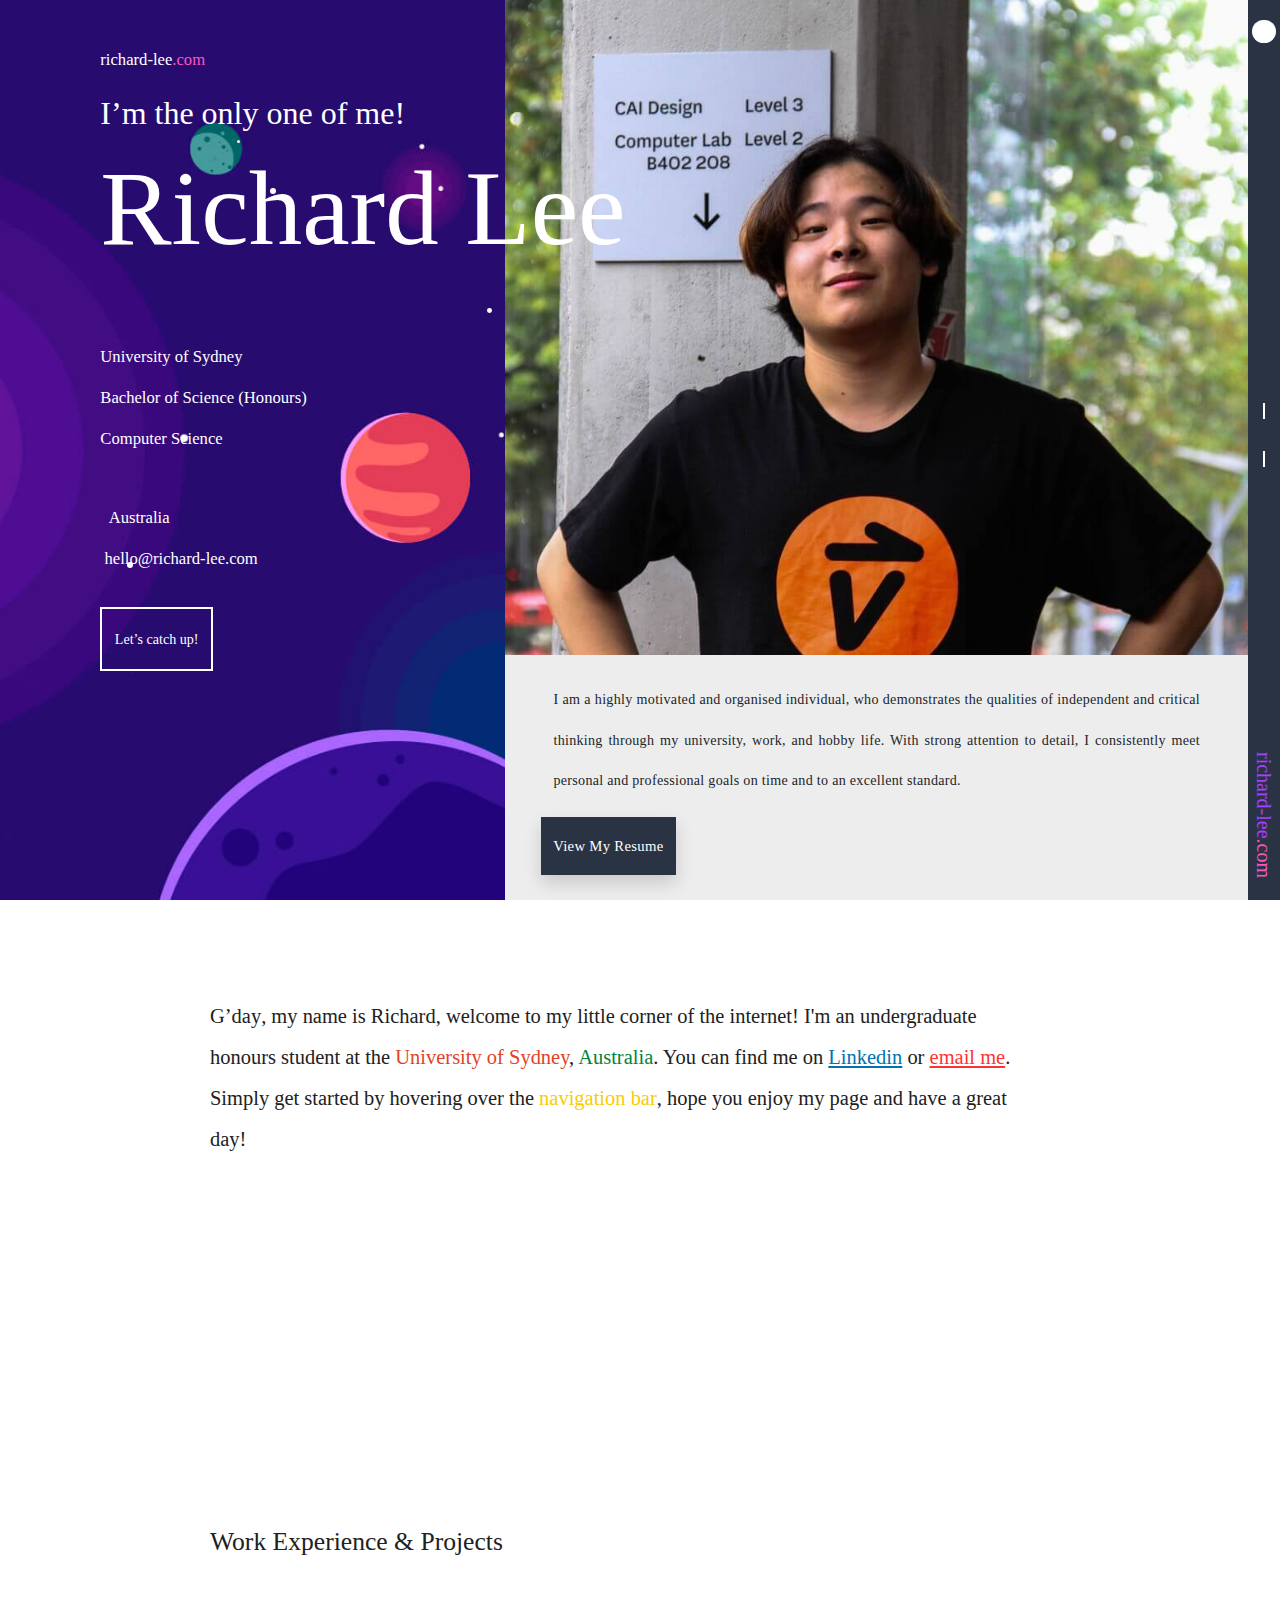
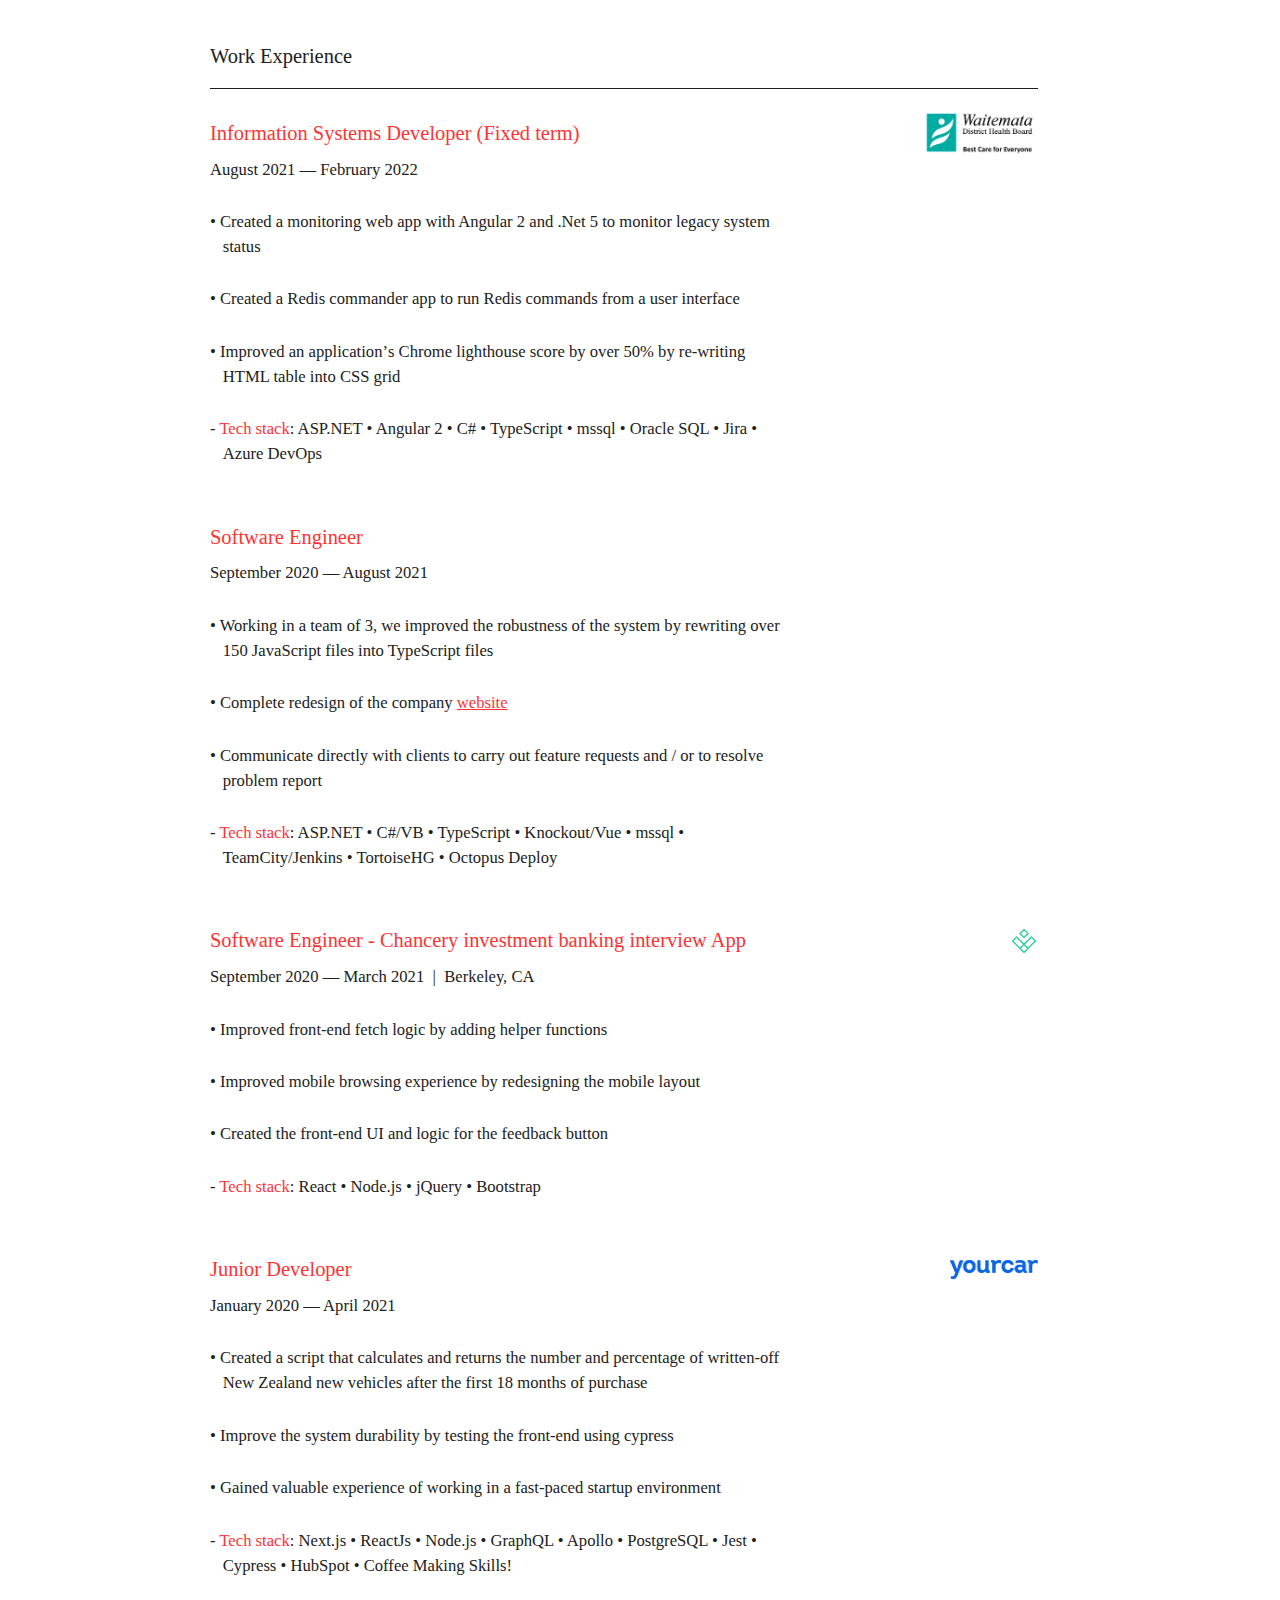
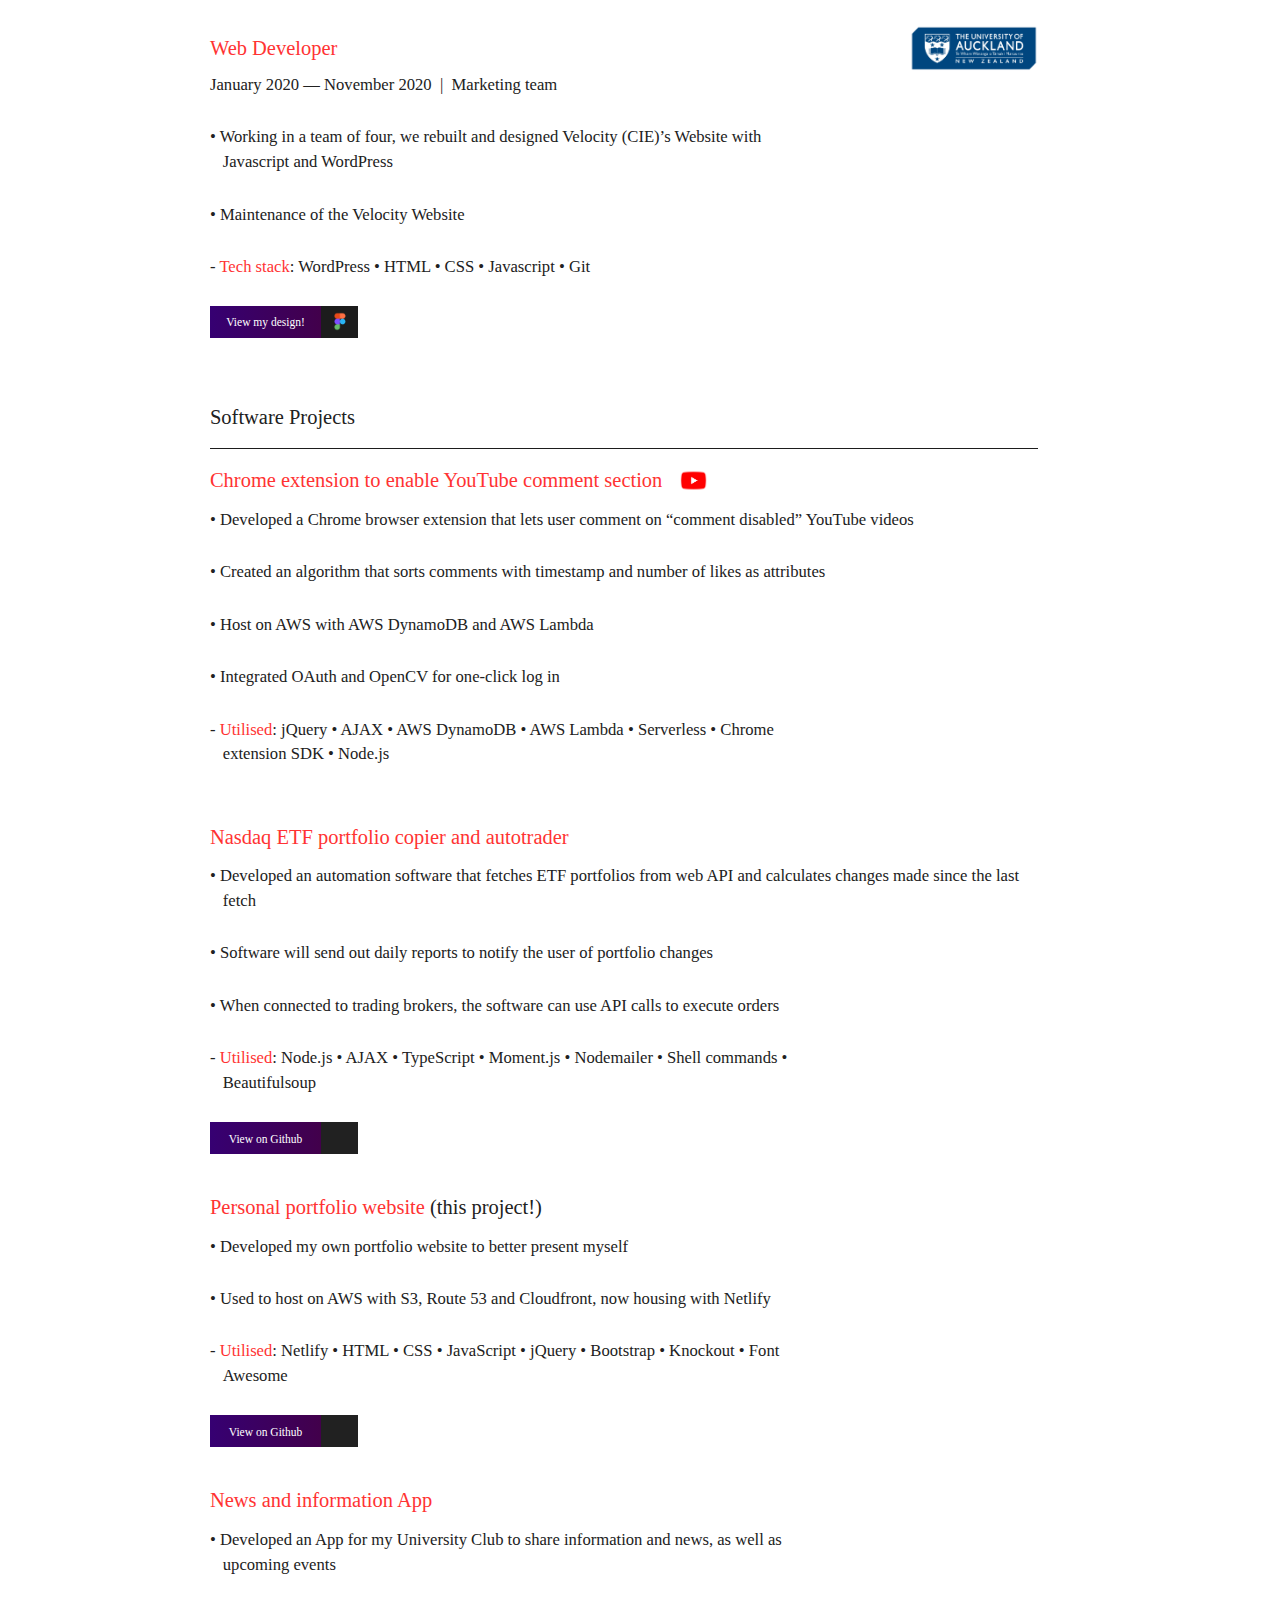
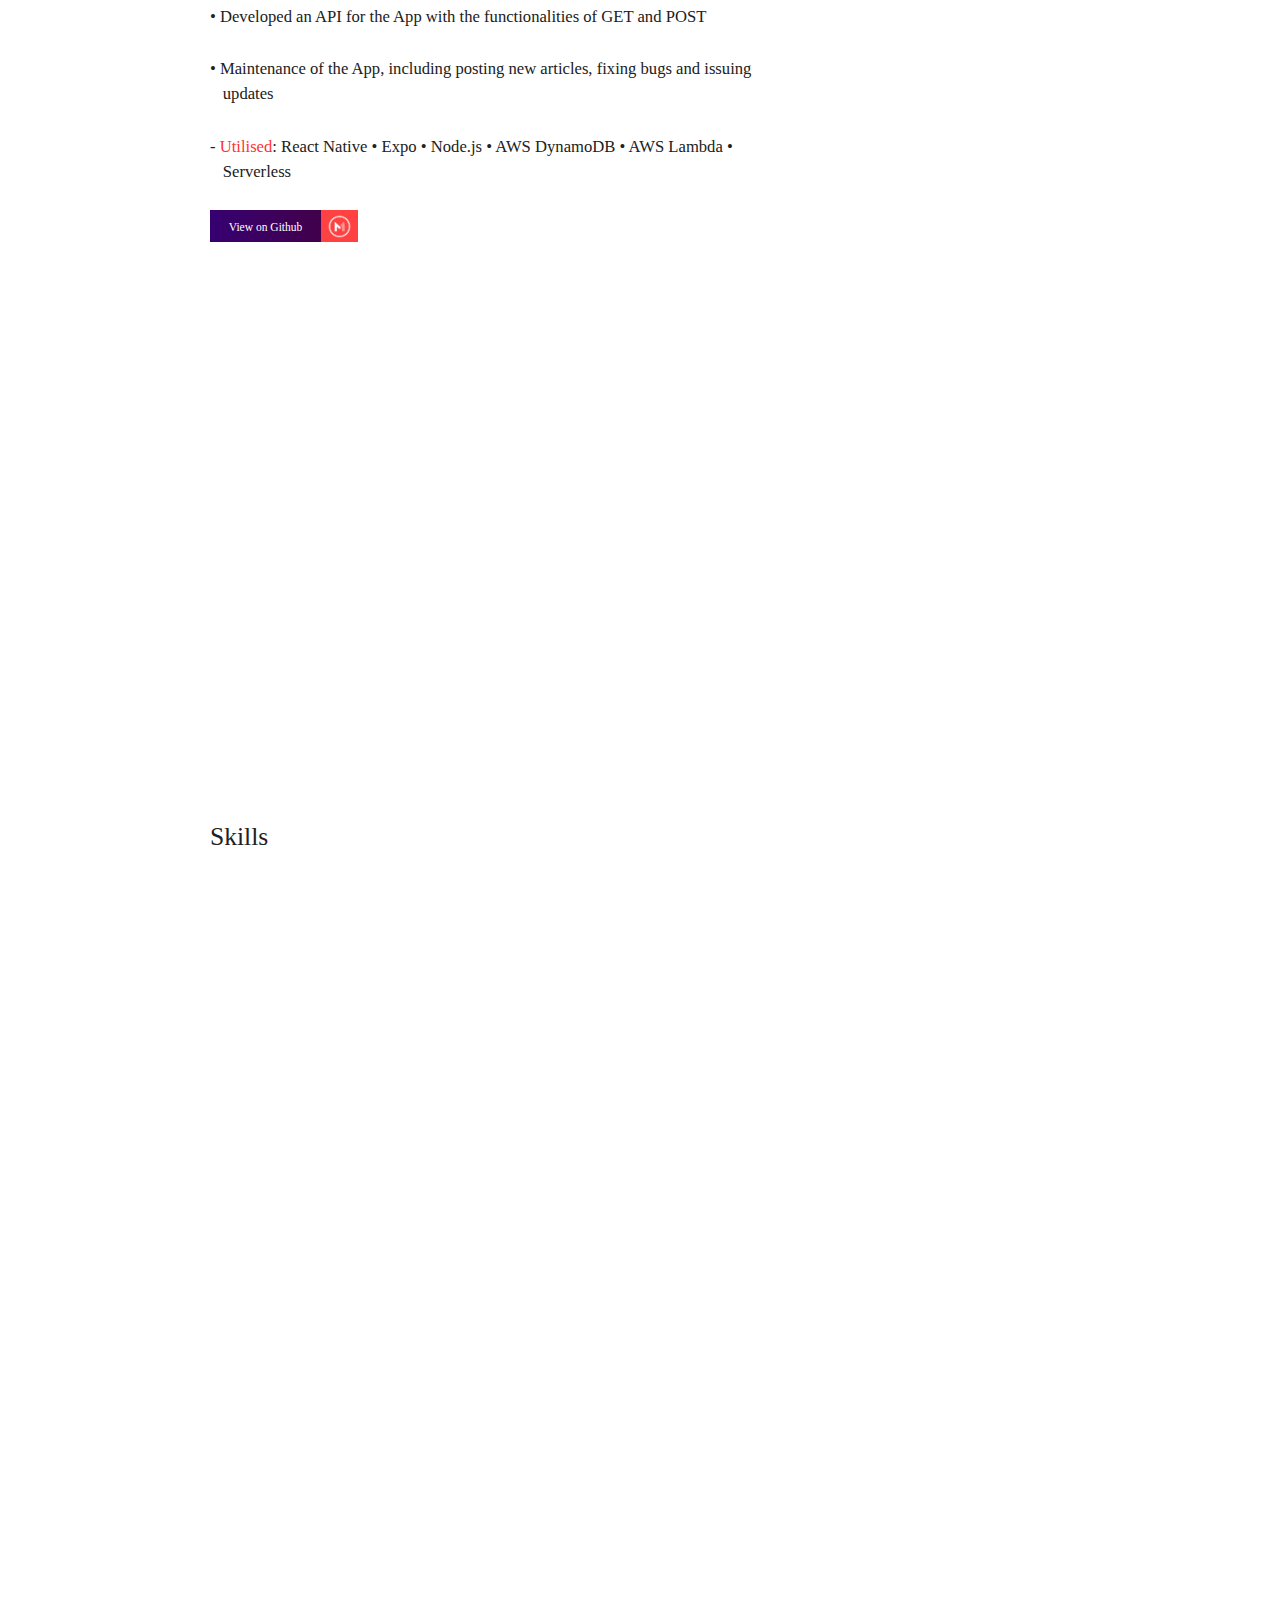
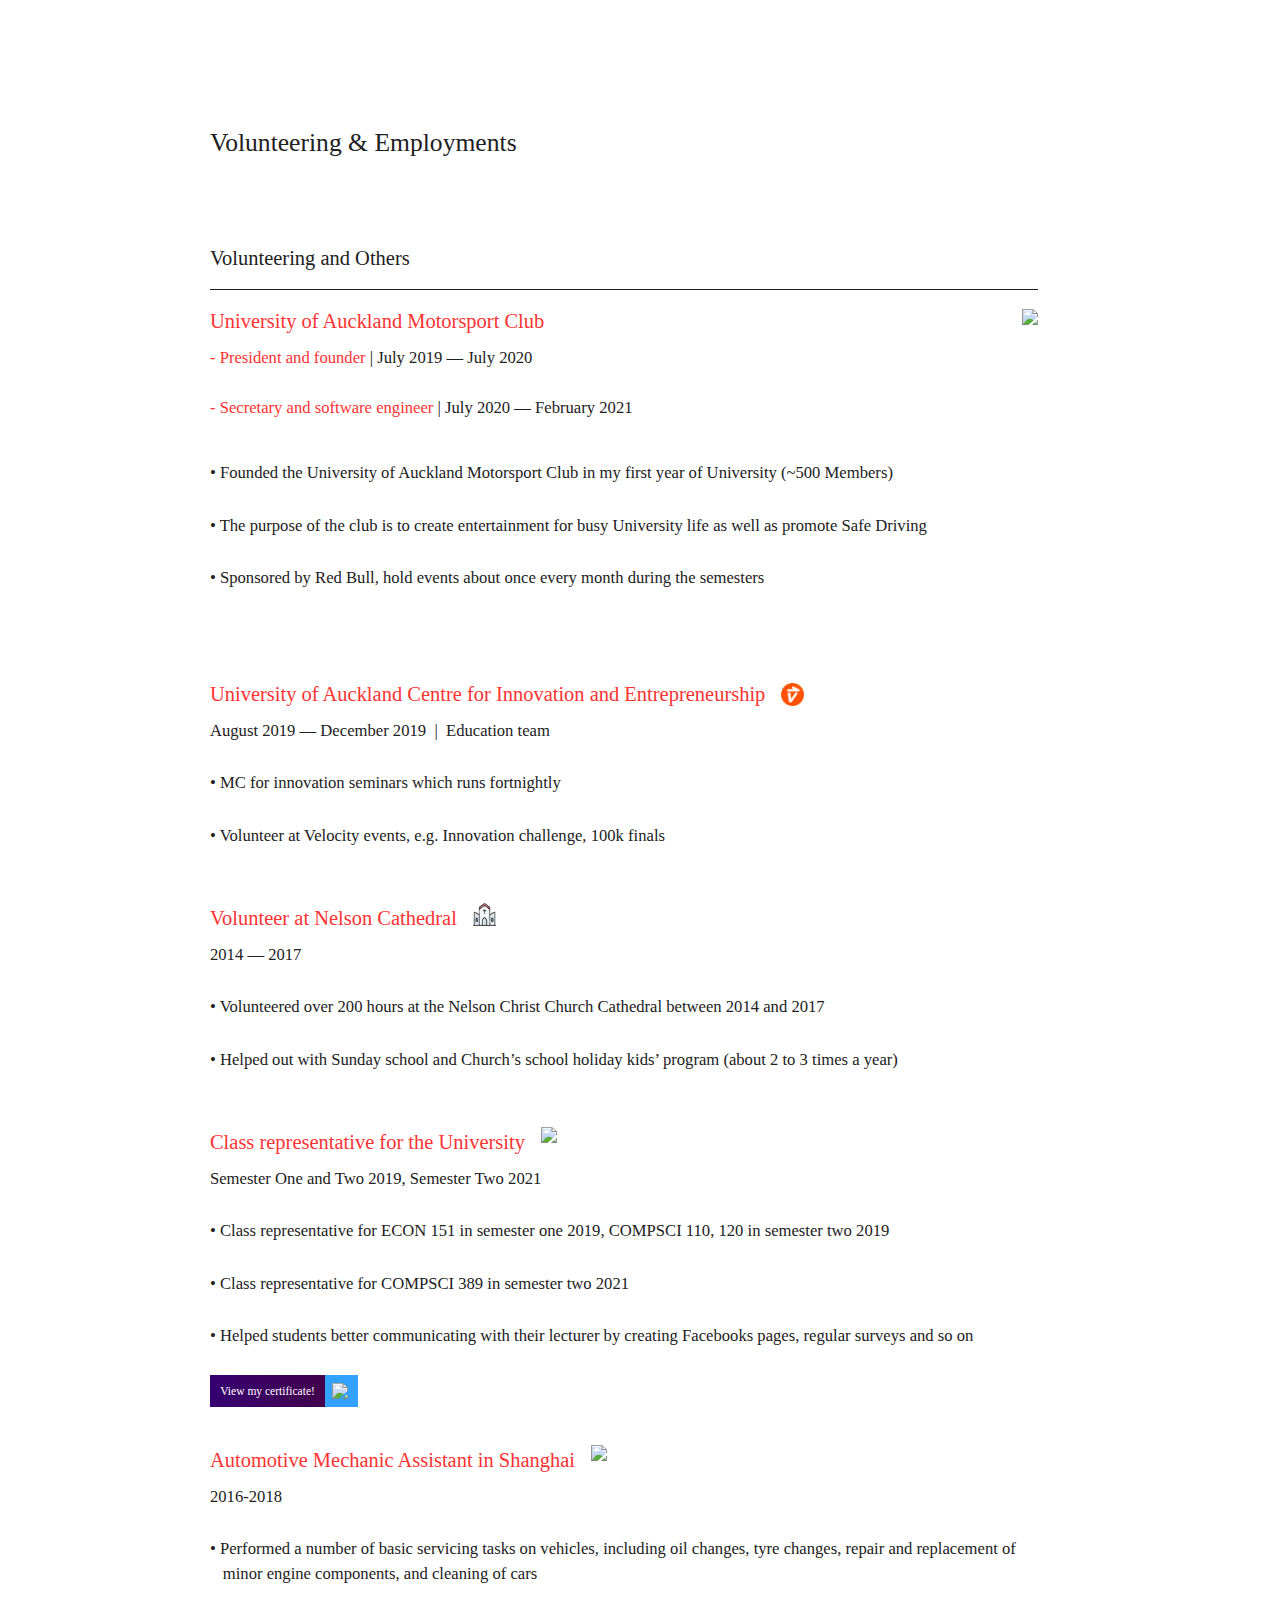
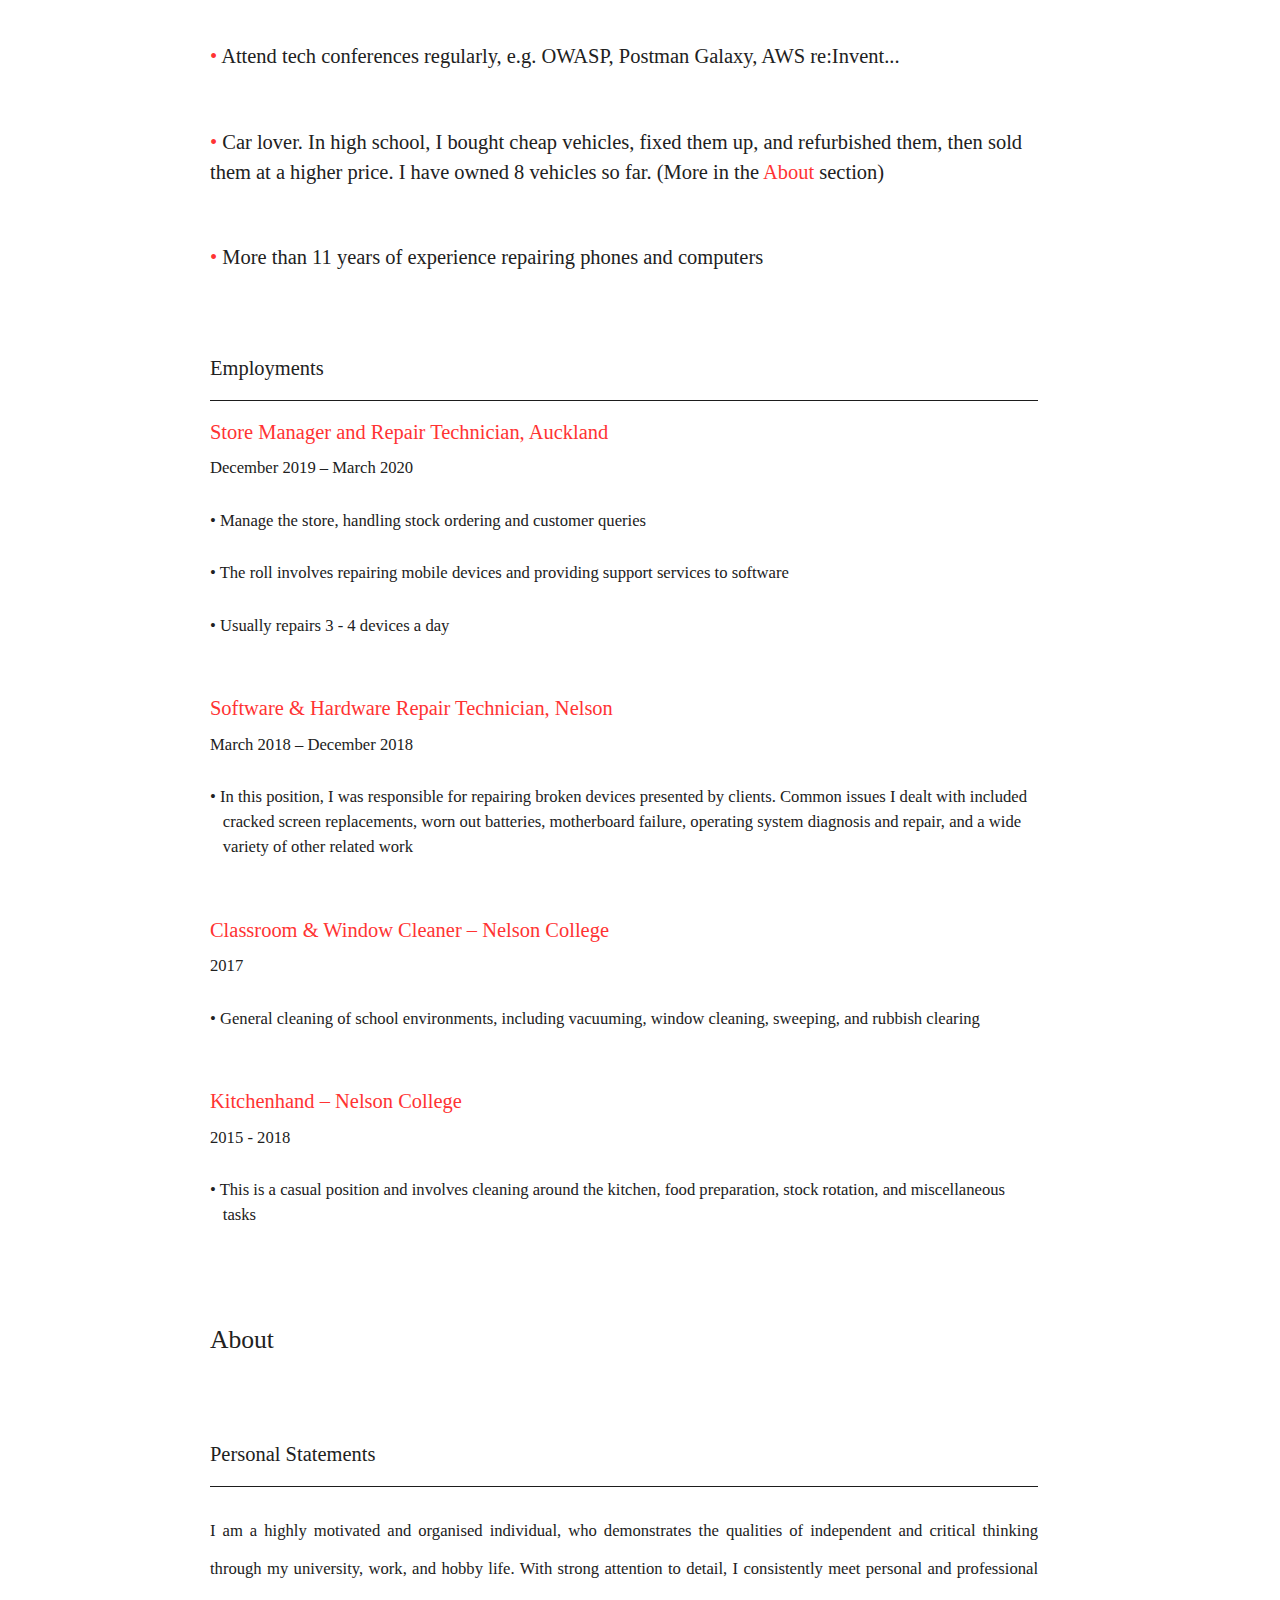
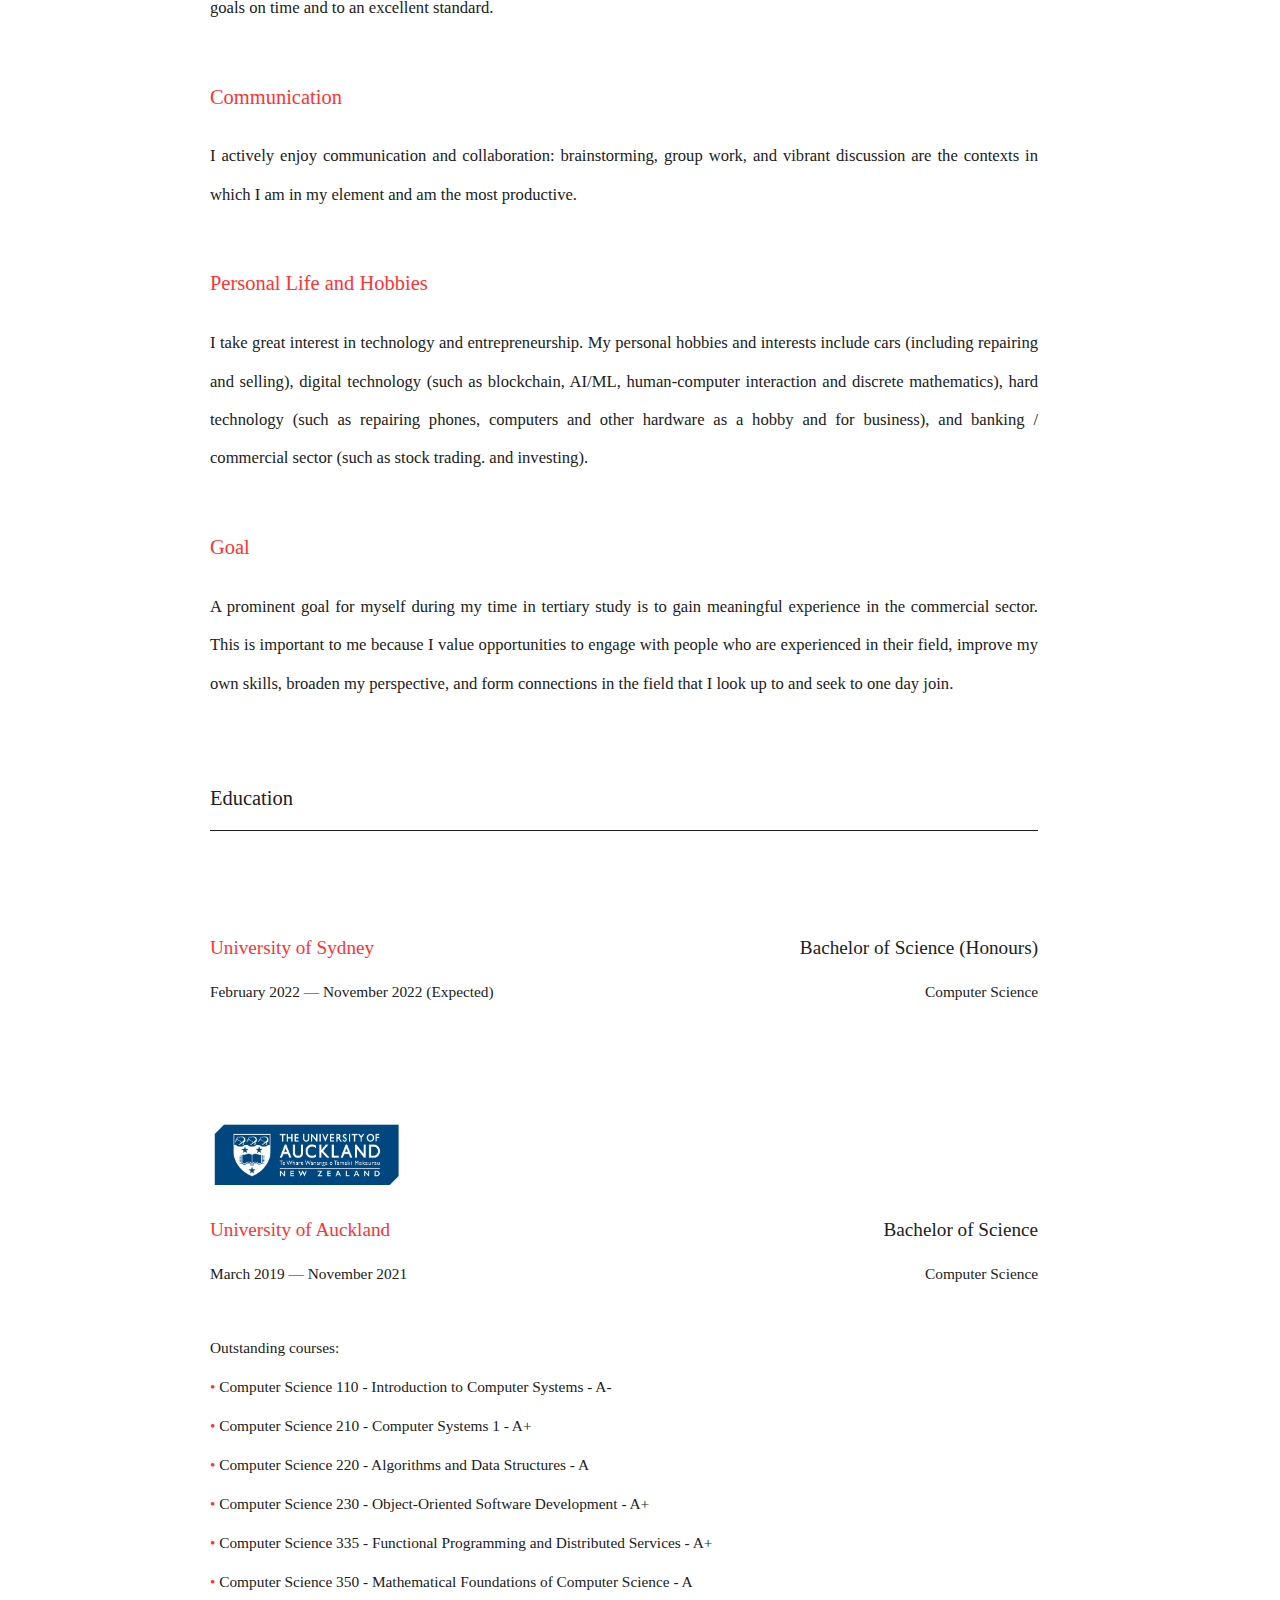
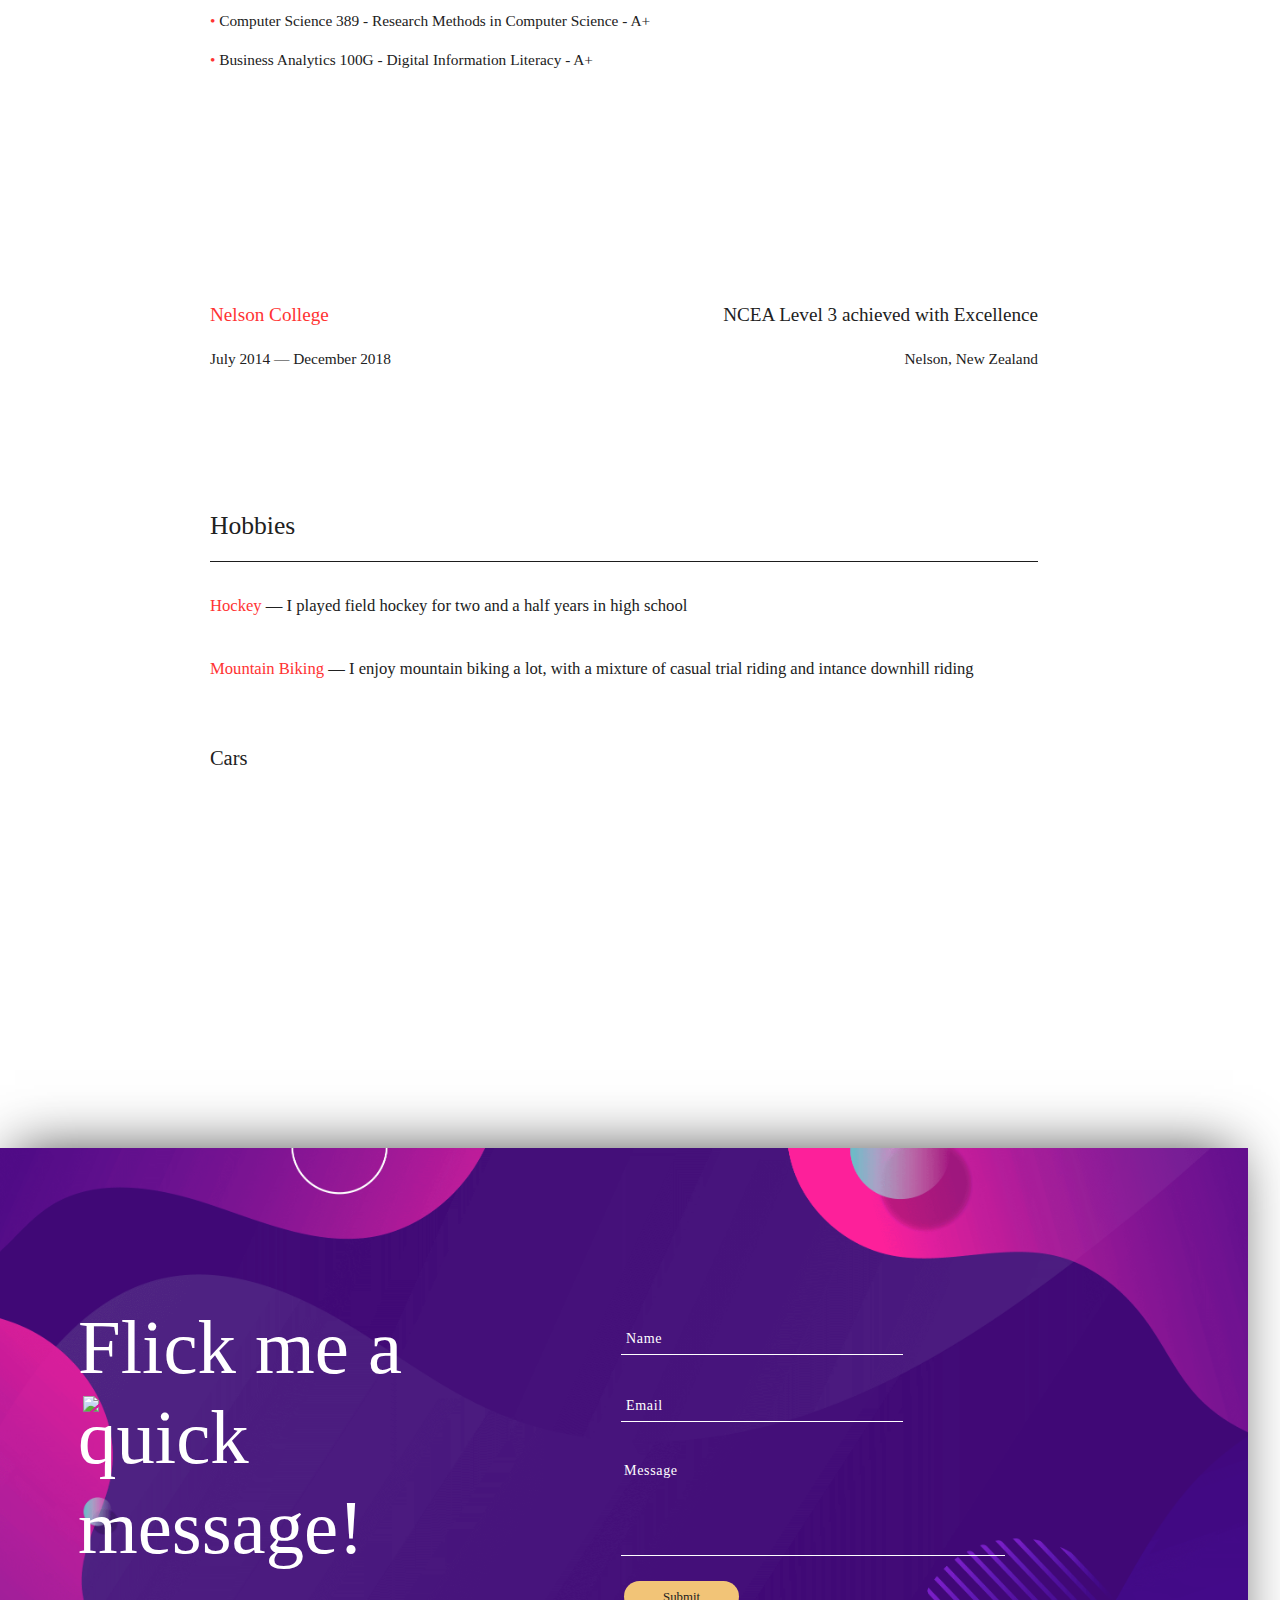
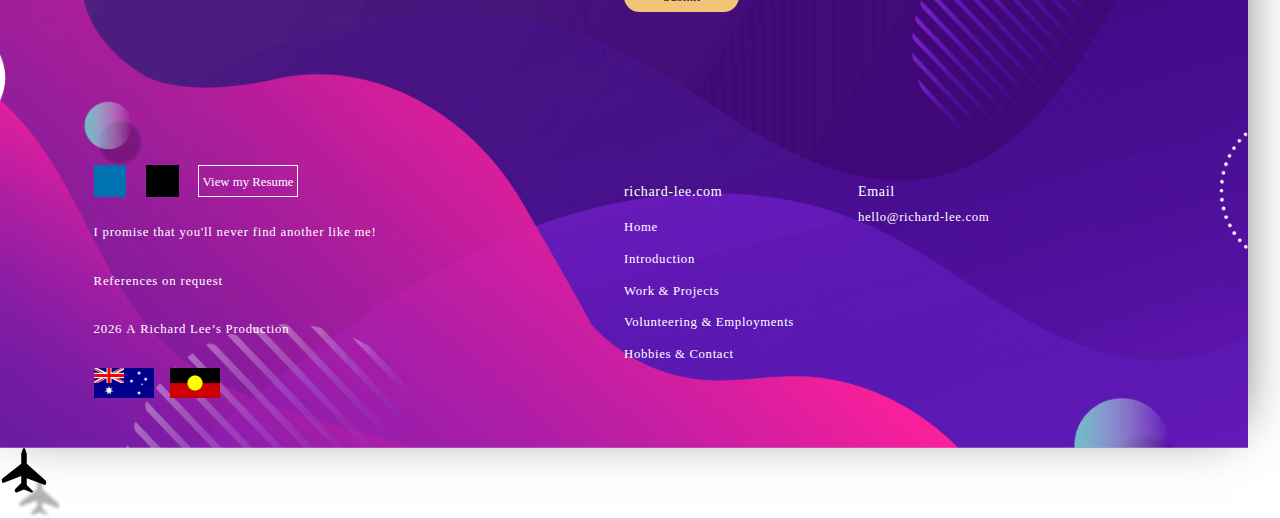
==== commit 738867b5: "- Remove preload" ====
--- a/index.html
+++ b/index.html
@@ -118,34 +118,31 @@
     <link rel="stylesheet" type="text/css" href="src/css/styles.min.css" />
     <link rel="stylesheet" type="text/css" href="src/css/dark-mode.min.css" />
     <link
-      rel="preload"
       as="font"
       href="./Fonts/SansSerifFLF-Demibold.woff"
       type="font/woff"
       crossorigin="anonymous"
     />
     <link
-      rel="preload"
       as="font"
       href="./Fonts/SansSerifBldFLF.woff"
       type="font/woff"
       crossorigin="anonymous"
     />
     <link
-      rel="preload"
       as="font"
       href="./Fonts/SansSerifBookFLF.woff"
       type="font/woff"
       crossorigin="anonymous"
     />
-    <link rel="preload" href="./Assets/2.JPG" as="image" />
+    <link href="./Assets/2.JPG" as="image" />
     <script src="Scripts/js/jquery-3.5.1.min.js"></script>
   </head>
 
   <body>
-    <script>
+    <!-- <script>
       document.body.className = "fade";
-    </script>
+    </script> -->
     <div id="dark-mode">
       <!-- Desktop nav menu -->
       <div id="homeDesktopNavMenu" class="desktop-nav-menu d-none d-xl-flex">
@@ -518,23 +515,62 @@
           <a
             href="./Assets/downableMaterial/richardLee_resume.pdf"
             target="_blank"
-            class="shadow position-relative d-flex align-items-center justify-content-center white personal-introduction"
+            class="shadow position-relative d-flex align-items-center justify-content-center white"
             ><p class="white sansSerifFLF-demibold m-auto">View My Resume</p></a
           >
         </div>
 
         <!-- Server rendered content -->
         <div style="padding-top: 100px" class="content-lazyload"></div>
+      </div>
+    </div>
+    <div id="splash">
+      <div class="anim">
+        <div id="loader">
+          <svg version="1.1" width="60px" height="70px" viewBox="0 0 60 70">
+            <defs>
+              <filter id="f1" x="0" y="0">
+                <feGaussianBlur in="SourceGraphic" stdDeviation="2" />
+              </filter>
+            </defs>
+            <g id="airplane">
+              <path
+                fill="#000"
+                d="M0.677,20.977l4.355,1.631c0.281,0.104,0.579,0.162,0.88,0.16l9.76-0.004L30.46,41.58c0.27,0.34,0.679,0.545,1.112,0.541
+          h1.87c0.992,0,1.676-0.992,1.322-1.918l-6.643-17.439l6.914,0.002l6.038,6.037c0.265,0.266,0.624,0.412,0.999,0.418l1.013-0.004
+          c1.004-0.002,1.684-1.012,1.312-1.938l-2.911-7.277l2.912-7.278c0.372-0.928-0.313-1.941-1.313-1.938h1.017
+          c-0.375,0-0.732,0.15-0.996,0.414l-6.039,6.039h-6.915l6.646-17.443c0.354-0.926-0.33-1.916-1.321-1.914l-1.87-0.004
+          c-0.439,0.004-0.843,0.203-1.112,0.543L15.677,17.24l-9.765-0.002c-0.3,0.002-0.597,0.055-0.879,0.16L0.678,19.03
+          C-0.225,19.36-0.228,20.637,0.677,20.977z"
+                transform="translate(44,0) rotate(90 0 0)"
+              />
+            </g>
+            <g id="shadow" transform="scale(.9)">
+              <path
+                fill="#000"
+                fill-opacity="0.3"
+                d="M0.677,20.977l4.355,1.631c0.281,0.104,0.579,0.162,0.88,0.16l9.76-0.004L30.46,41.58c0.27,0.34,0.679,0.545,1.112,0.541
+      		h1.87c0.992,0,1.676-0.992,1.322-1.918l-6.643-17.439l6.914,0.002l6.038,6.037c0.265,0.266,0.624,0.412,0.999,0.418l1.013-0.004
+      		c1.004-0.002,1.684-1.012,1.312-1.938l-2.911-7.277l2.912-7.278c0.372-0.928-0.313-1.941-1.313-1.938h1.017
+      		c-0.375,0-0.732,0.15-0.996,0.414l-6.039,6.039h-6.915l6.646-17.443c0.354-0.926-0.33-1.916-1.321-1.914l-1.87-0.004
+      		c-0.439,0.004-0.843,0.203-1.112,0.543L15.677,17.24l-9.765-0.002c-0.3,0.002-0.597,0.055-0.879,0.16L0.678,19.03
+      		C-0.225,19.36-0.228,20.637,0.677,20.977z"
+                transform="translate(64,30) rotate(90 0 0)"
+                filter="url(#f1)"
+              />
+            </g>
+          </svg>
+        </div>
       </div>
     </div>
     <script src="Scripts/js/aos.js"></script>
     <script src="Scripts/js/bootstrap.min.js"></script>
     <script type="text/javascript" src="src/js/javascript.min.js"></script>
-    <script>
+    <!-- <script>
       document.addEventListener(
         "DOMContentLoaded",
         (e) => (document.body.className = "")
       );
-    </script>
+    </script> -->
   </body>
 </html>
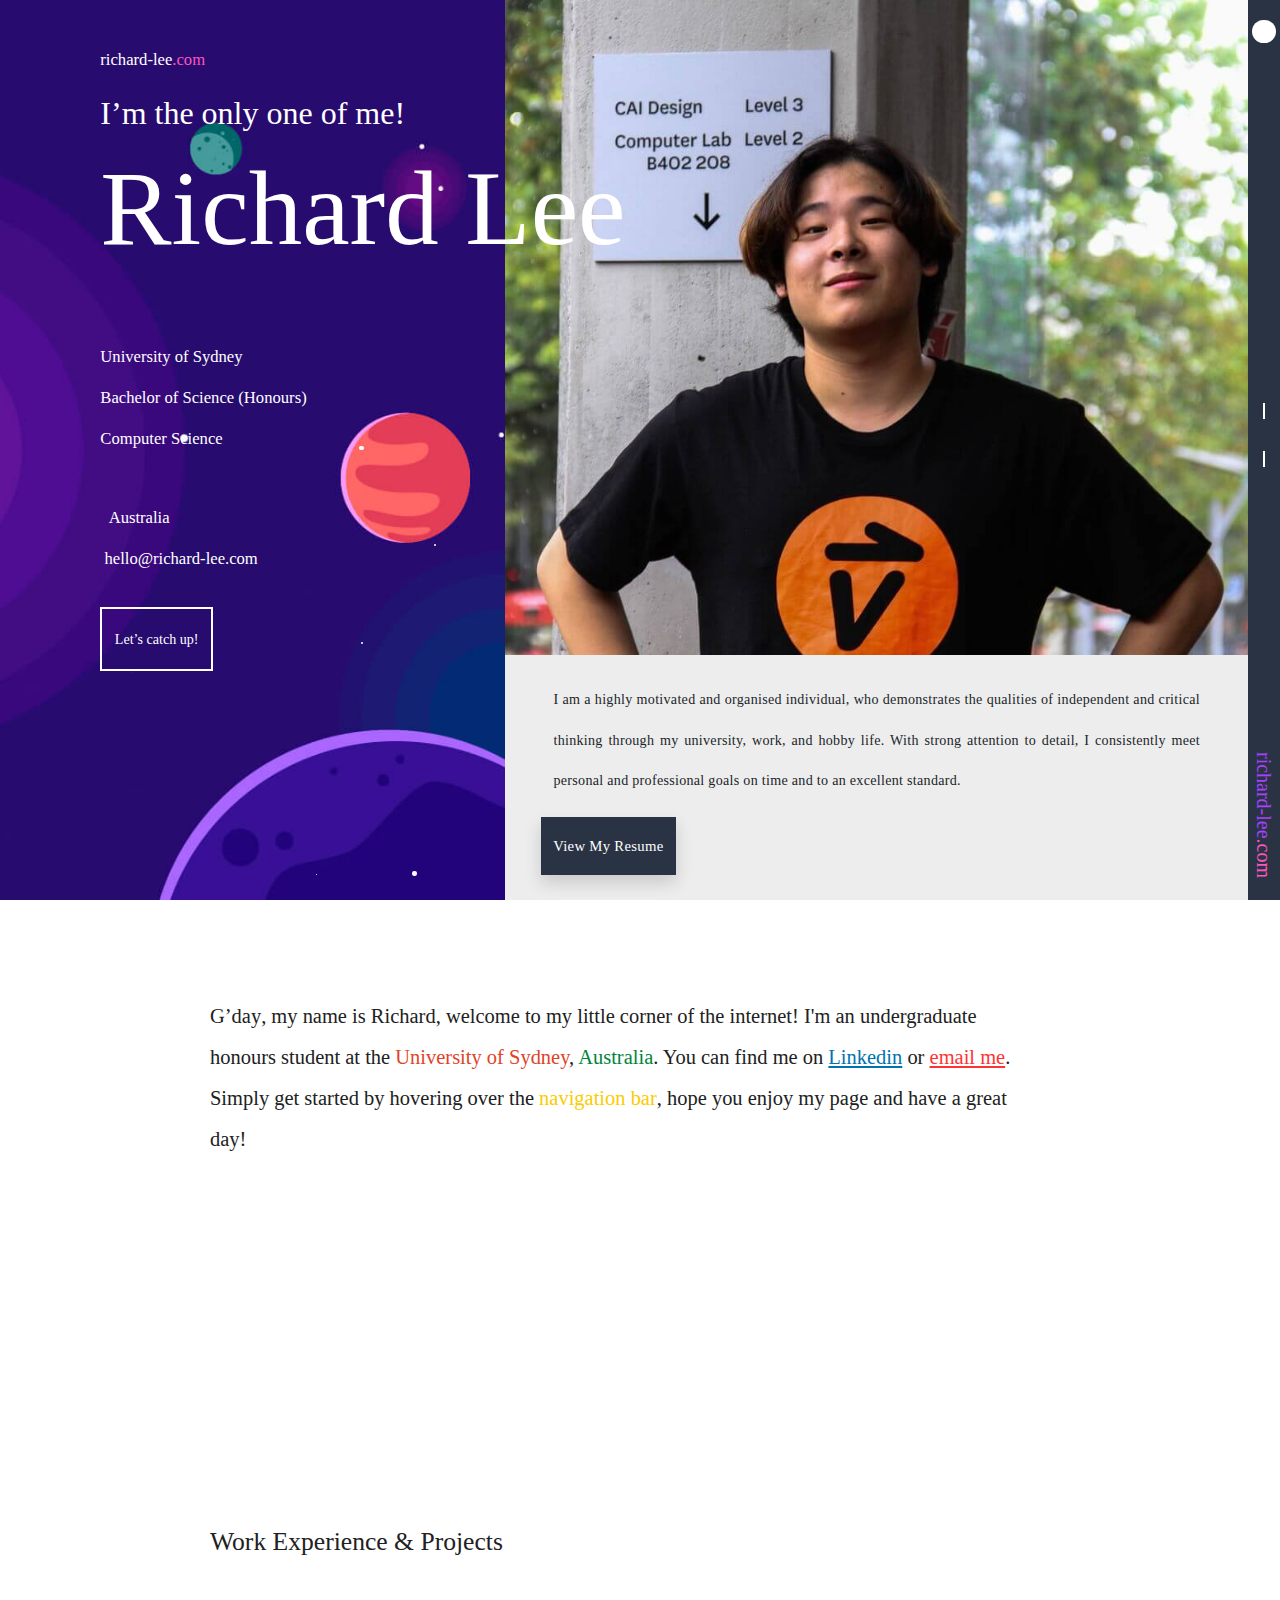
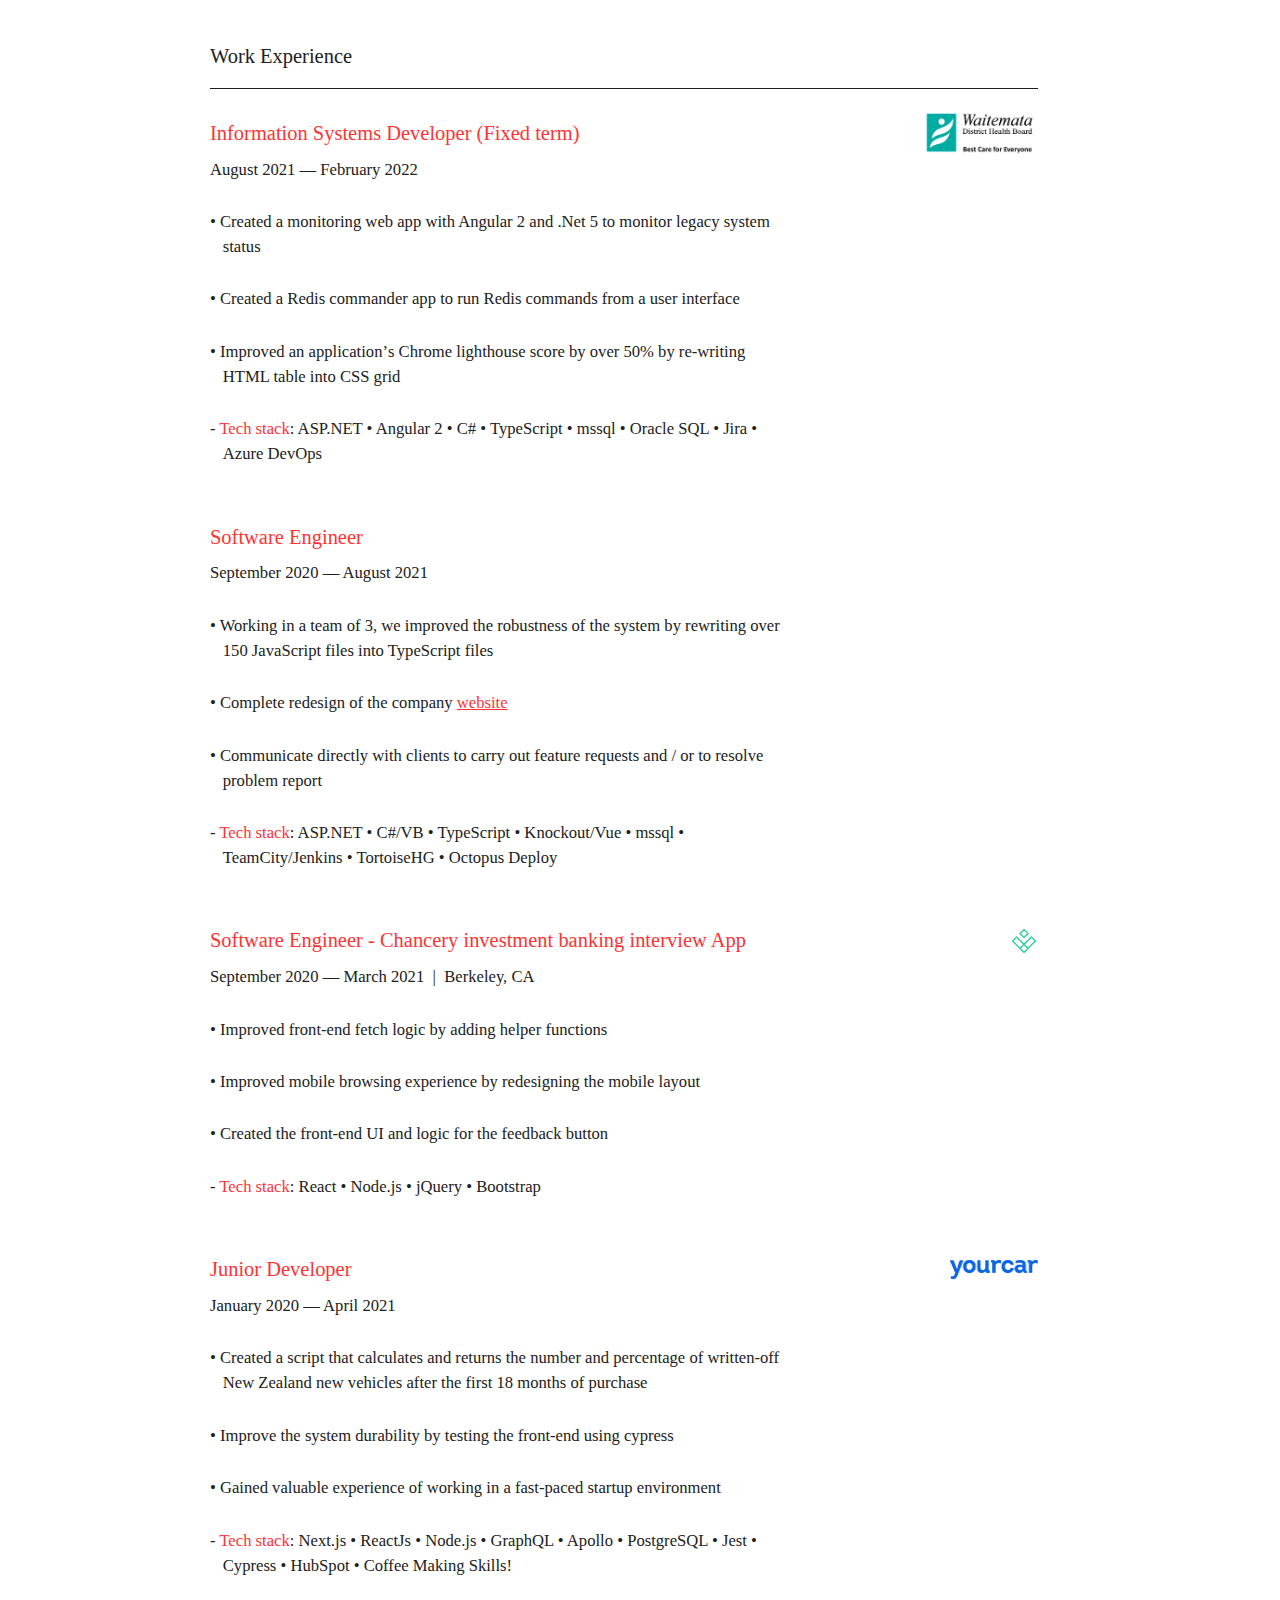
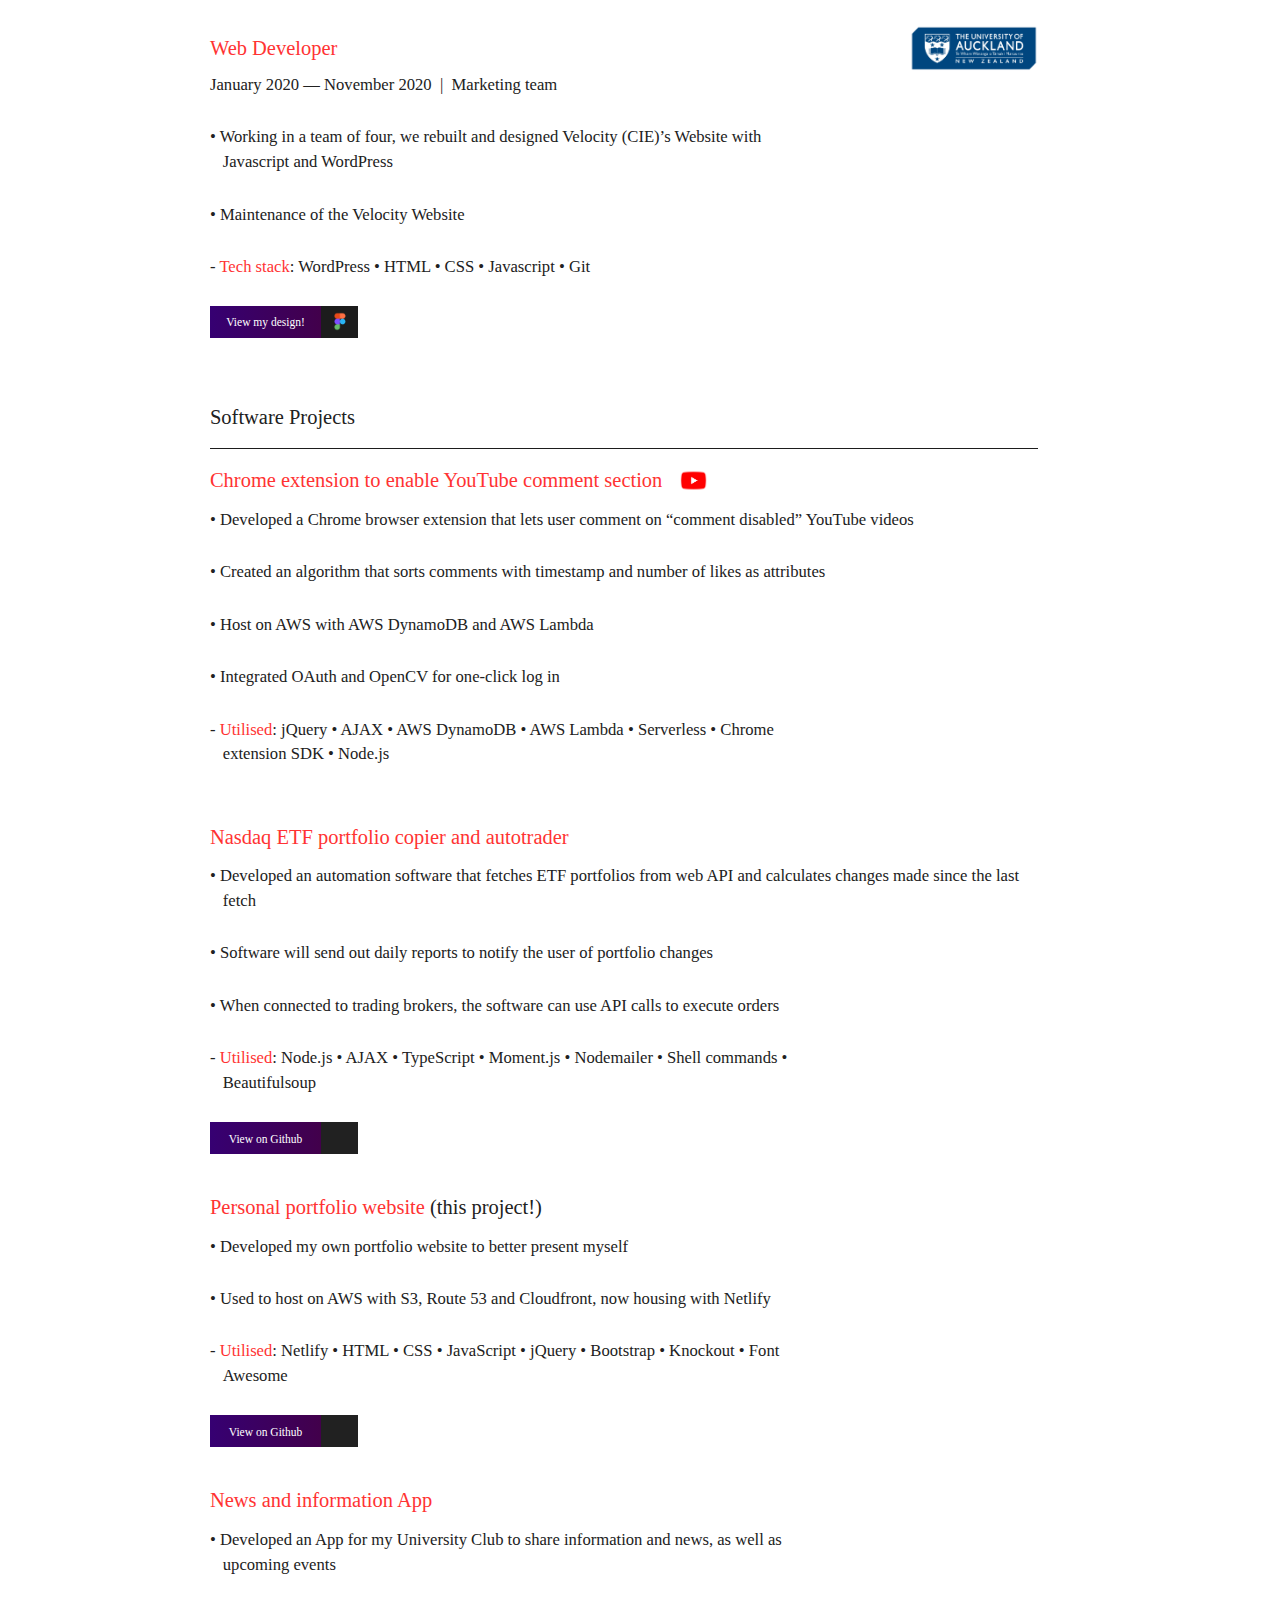
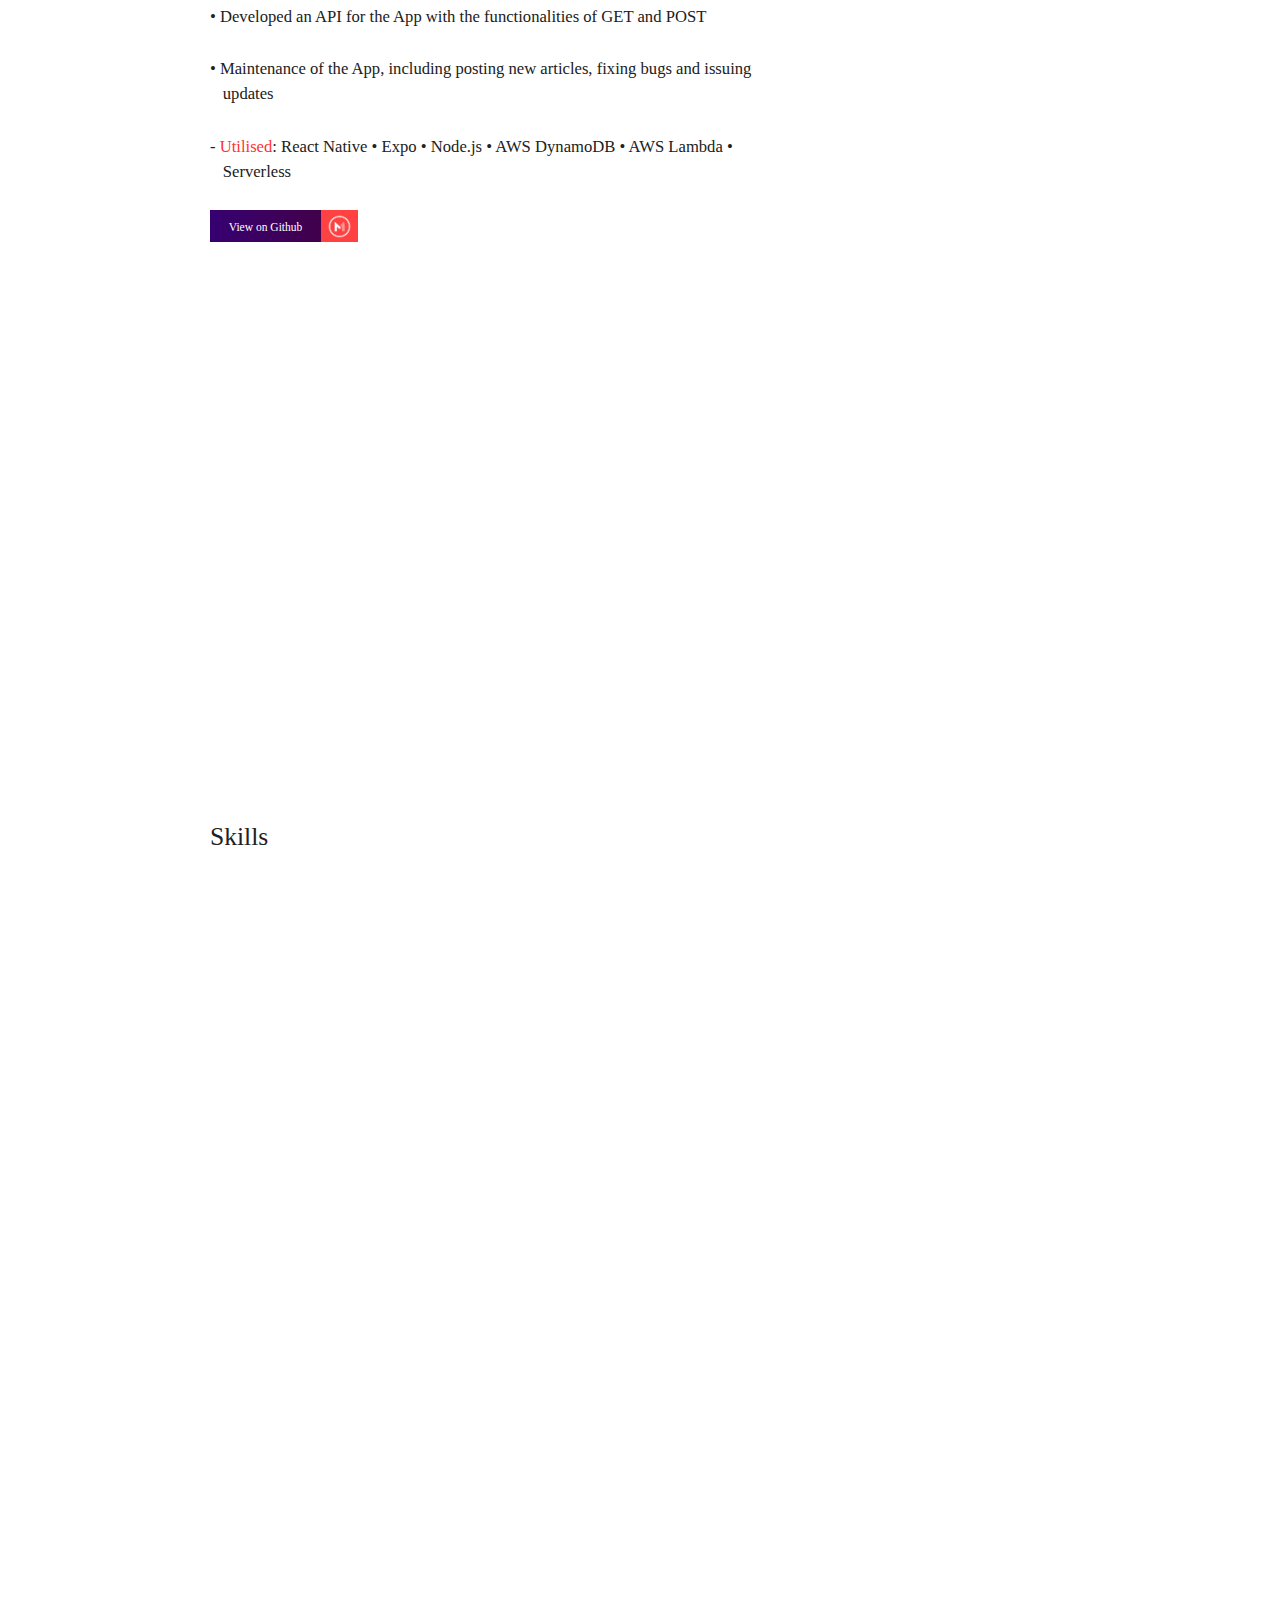
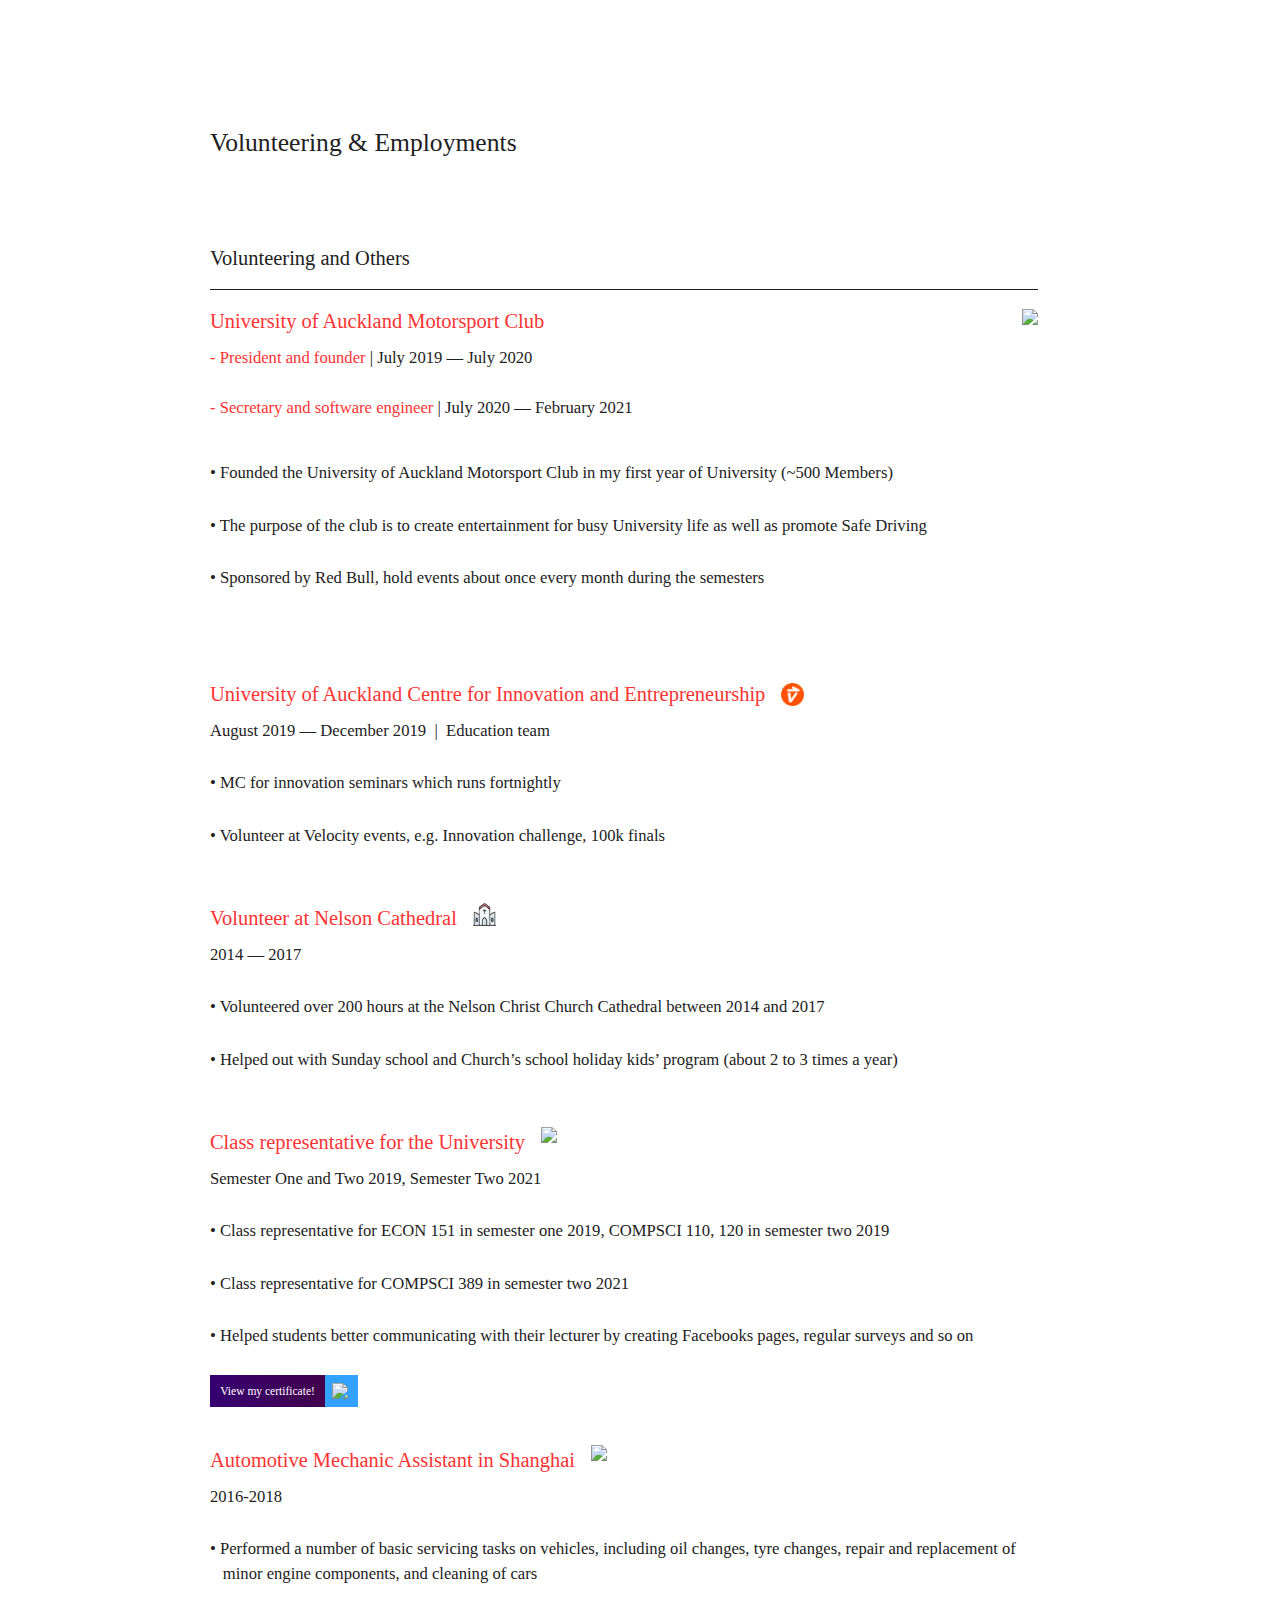
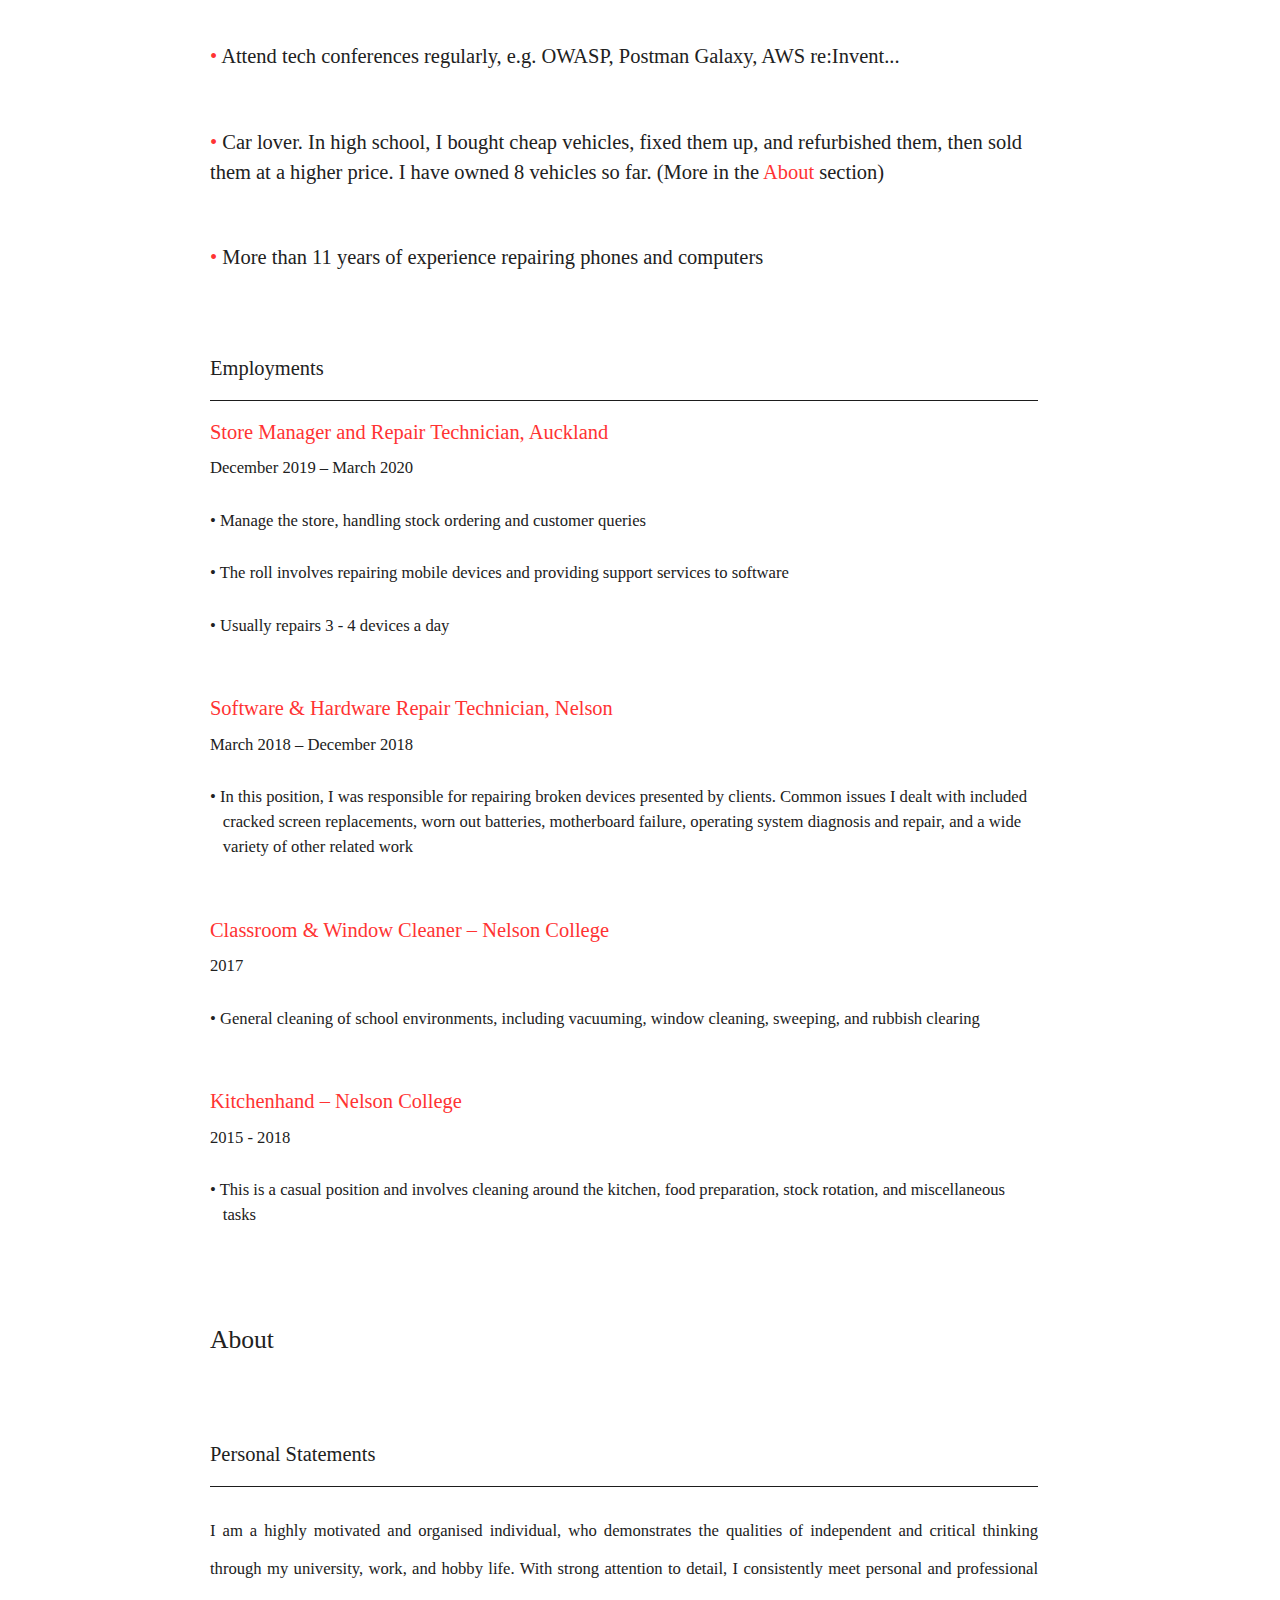
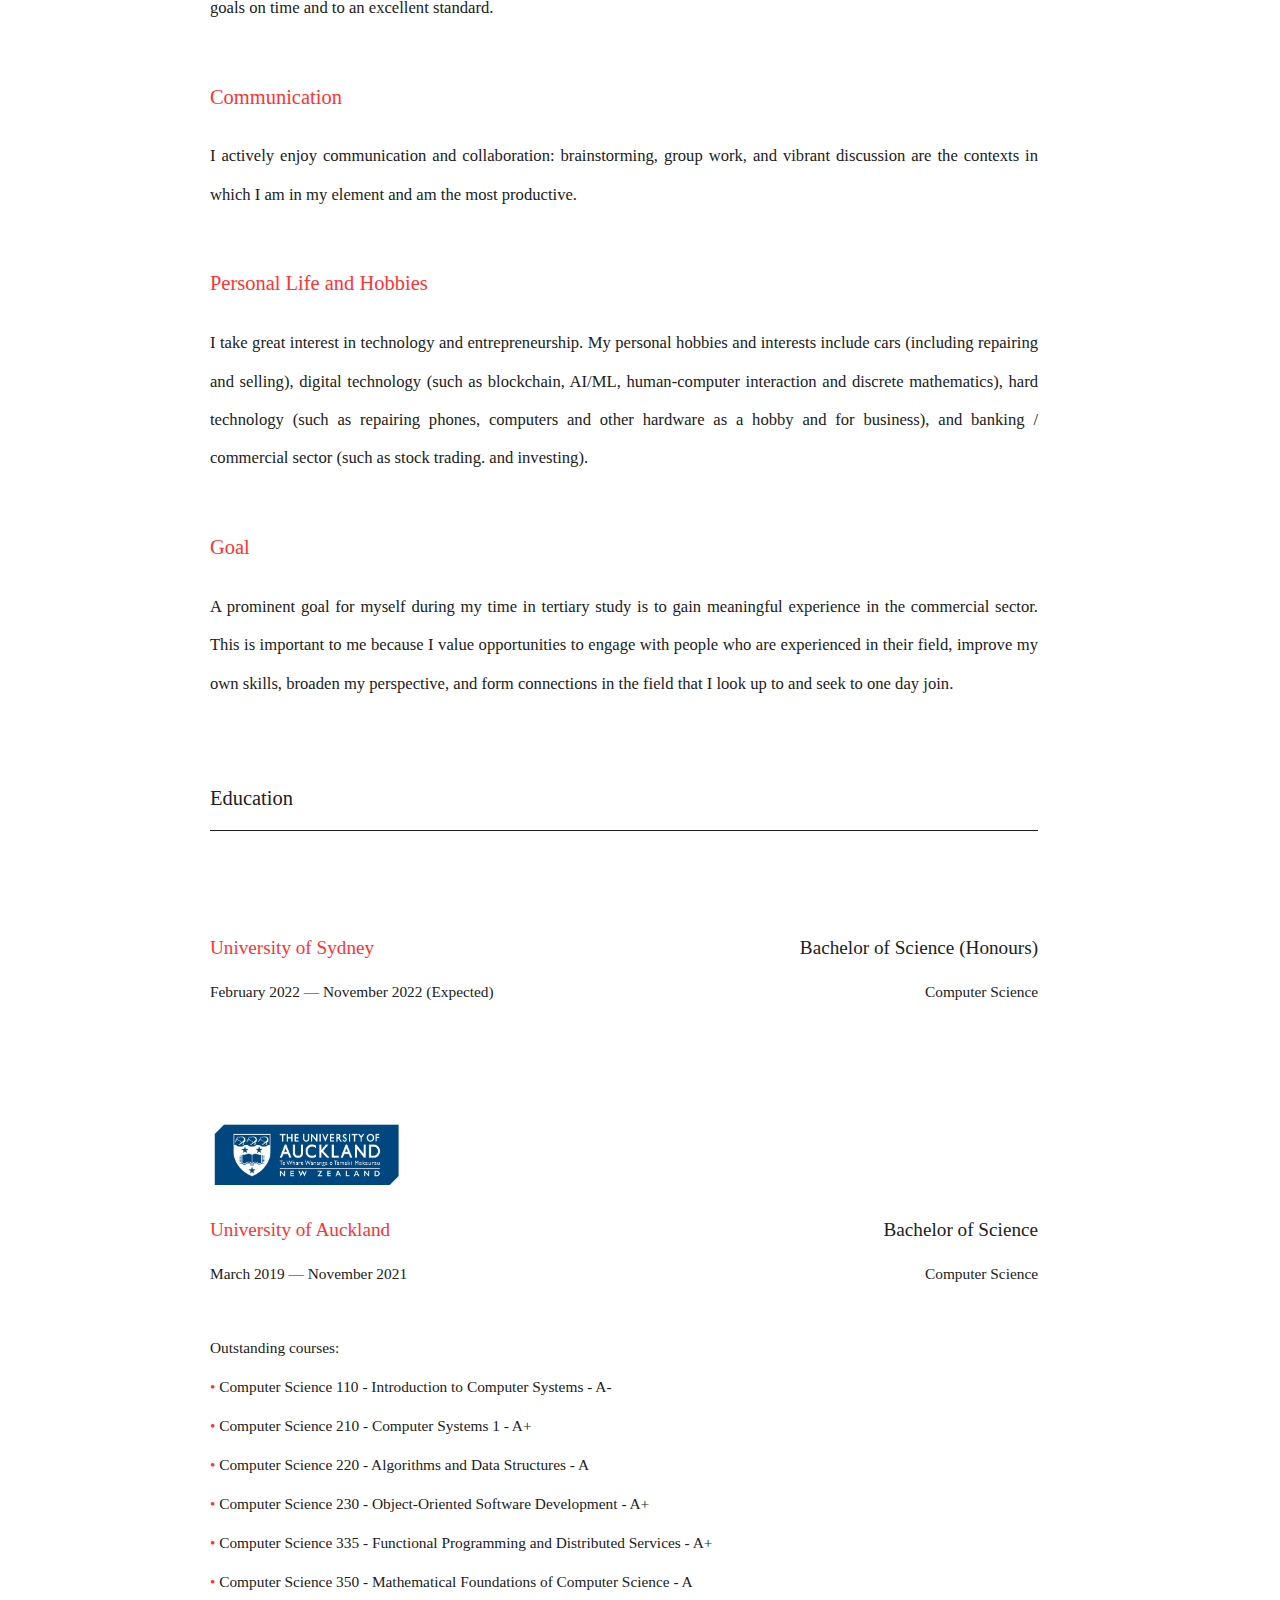
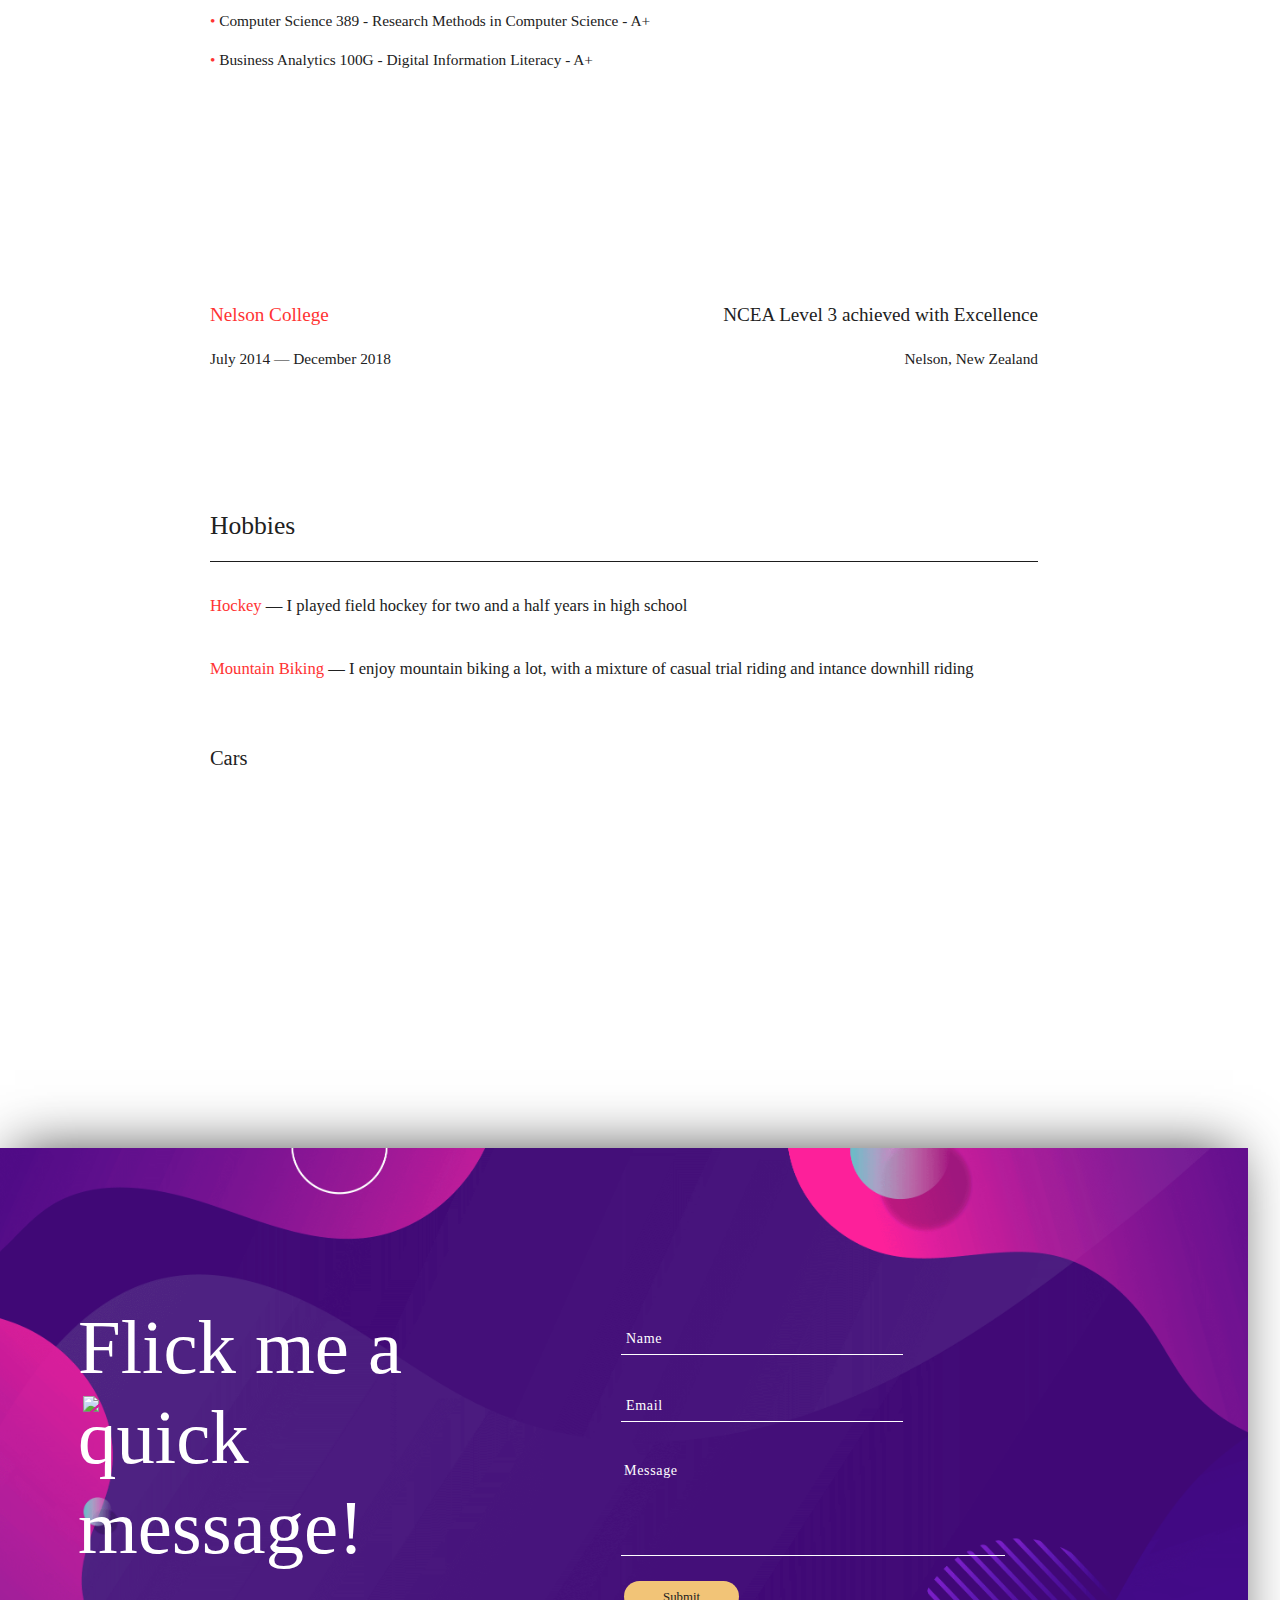
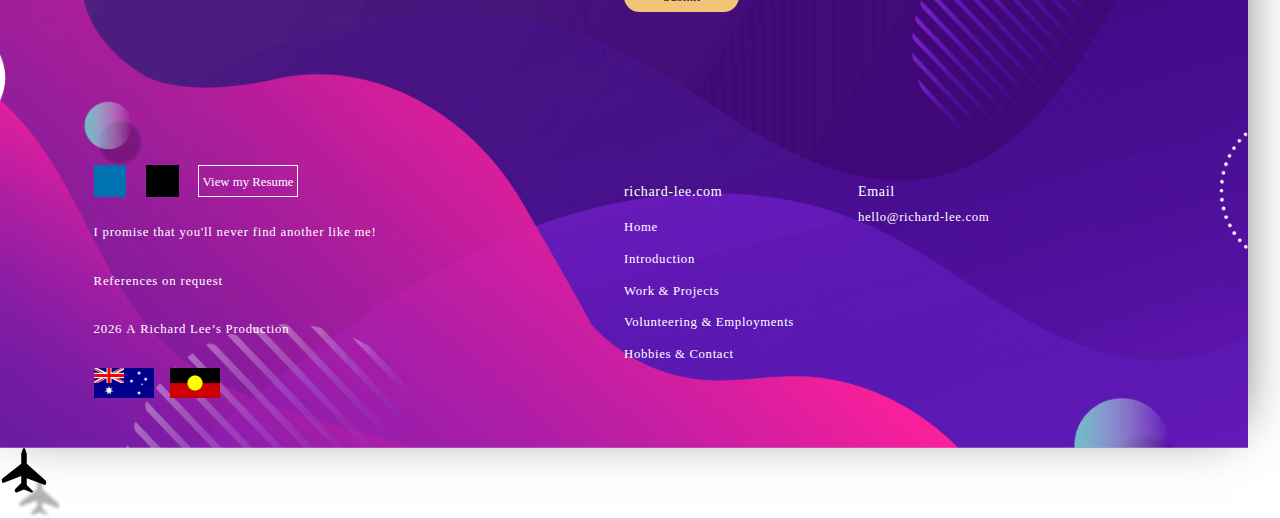
==== commit 9176d140: "- Add content preload" ====
--- a/index.html
+++ b/index.html
@@ -118,12 +118,14 @@
     <link rel="stylesheet" type="text/css" href="src/css/styles.min.css" />
     <link rel="stylesheet" type="text/css" href="src/css/dark-mode.min.css" />
     <link
+      rel="preload"
       as="font"
       href="./Fonts/SansSerifFLF-Demibold.woff"
       type="font/woff"
       crossorigin="anonymous"
     />
     <link
+      rel="preload"
       as="font"
       href="./Fonts/SansSerifBldFLF.woff"
       type="font/woff"
@@ -135,7 +137,7 @@
       type="font/woff"
       crossorigin="anonymous"
     />
-    <link href="./Assets/2.JPG" as="image" />
+    <link rel="preload" href="./Assets/2.JPG" as="image" />
     <script src="Scripts/js/jquery-3.5.1.min.js"></script>
   </head>
 
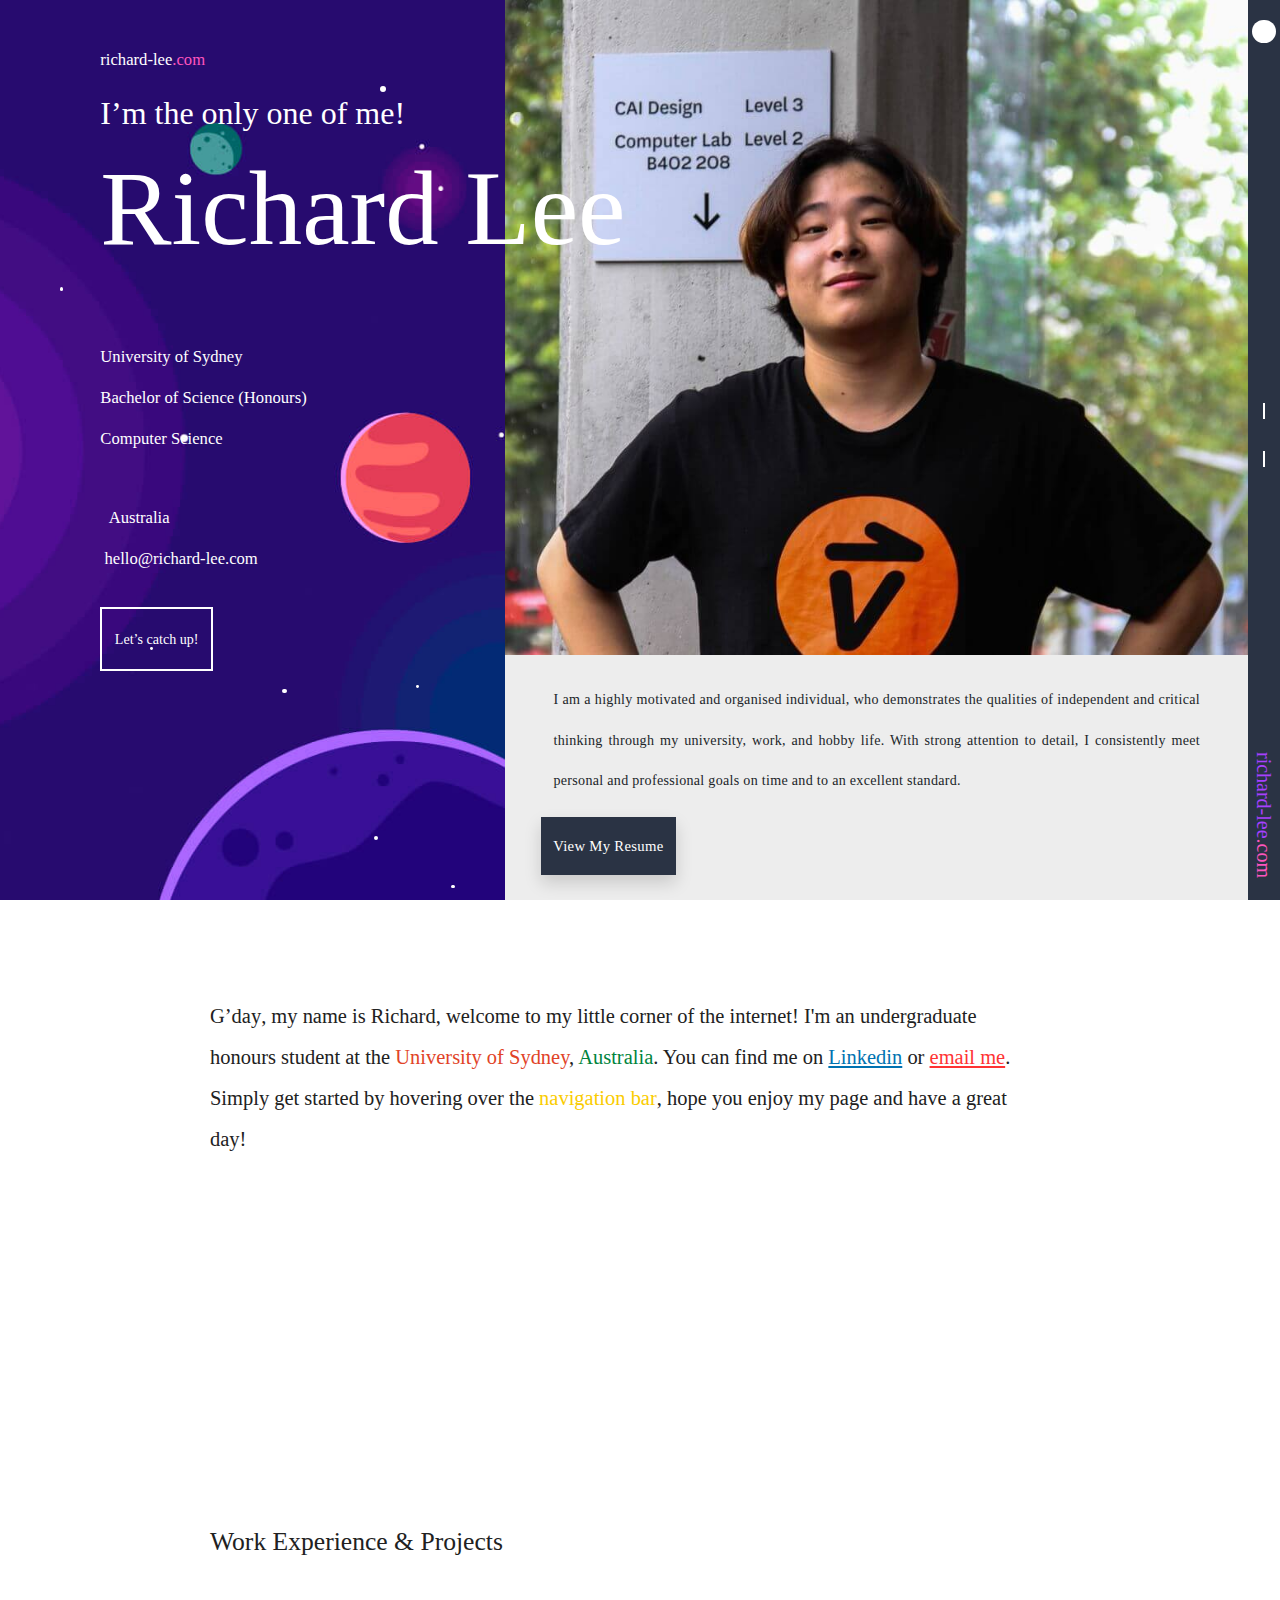
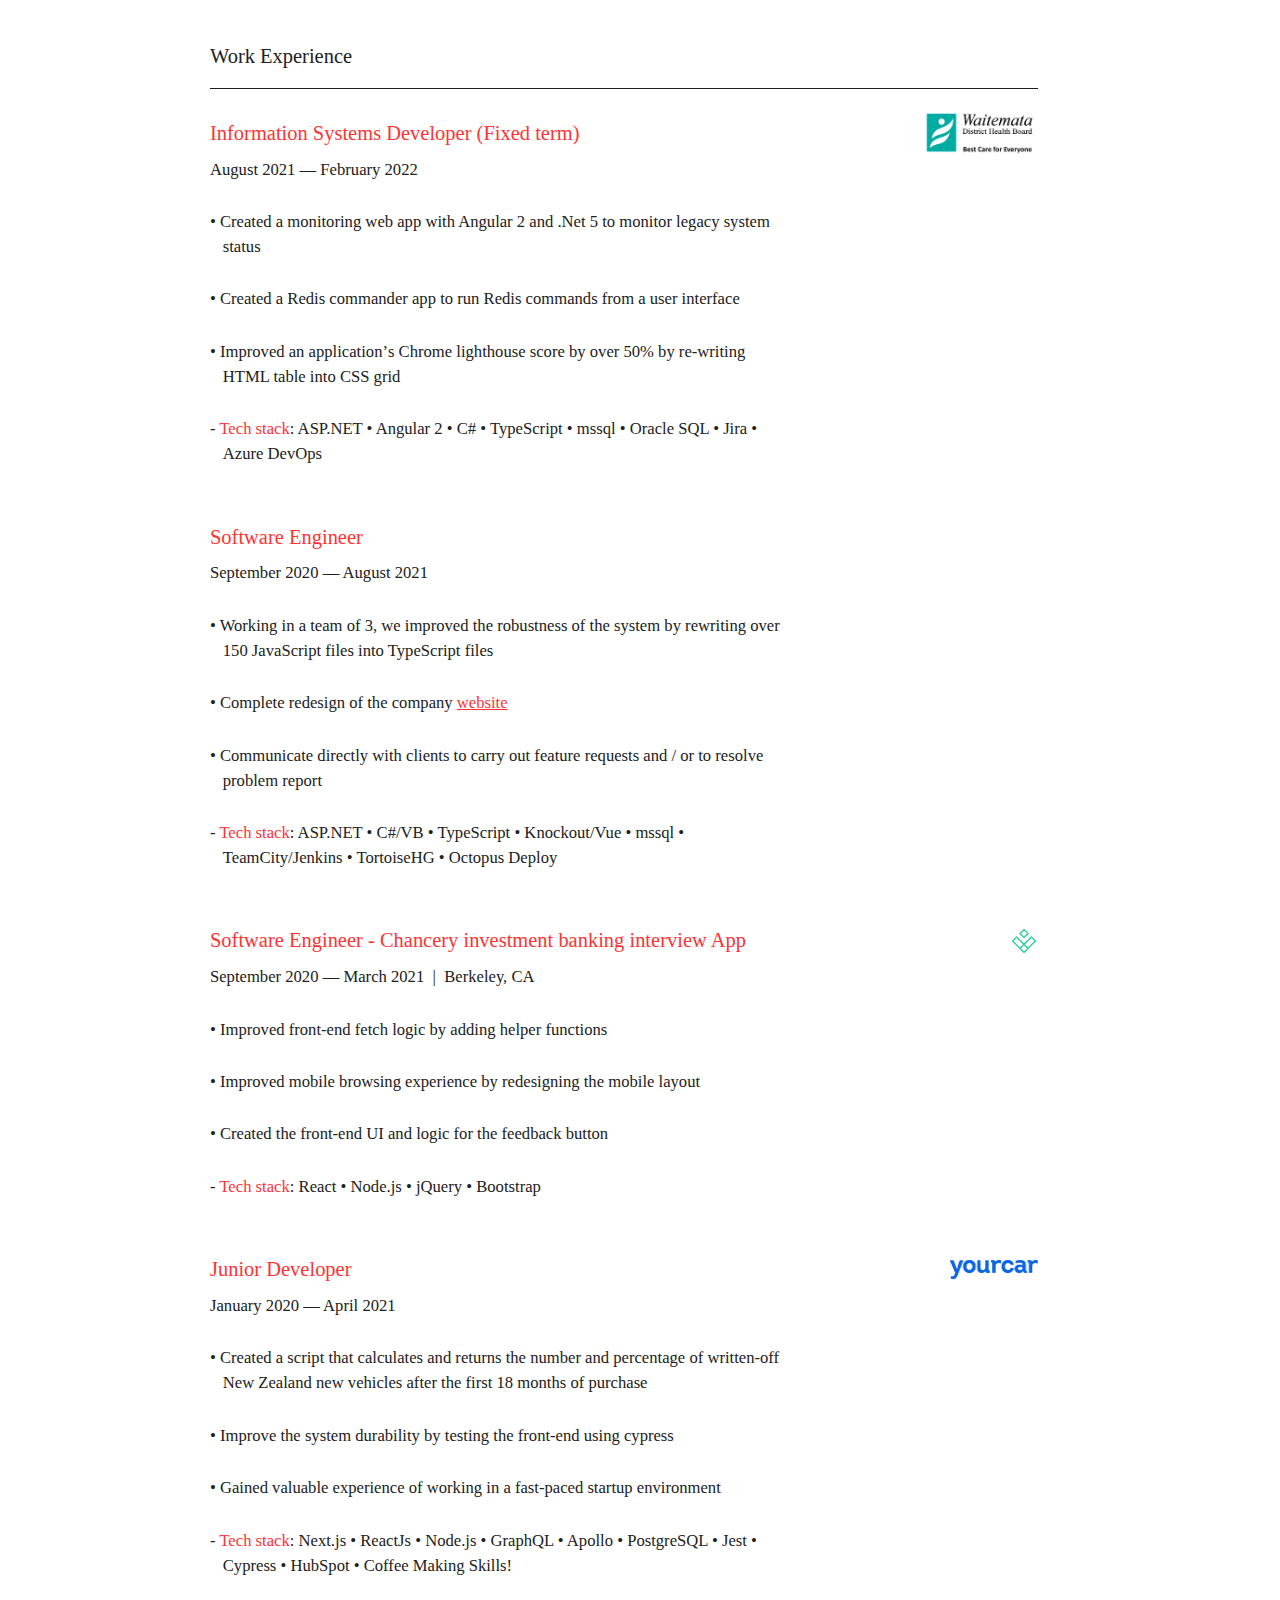
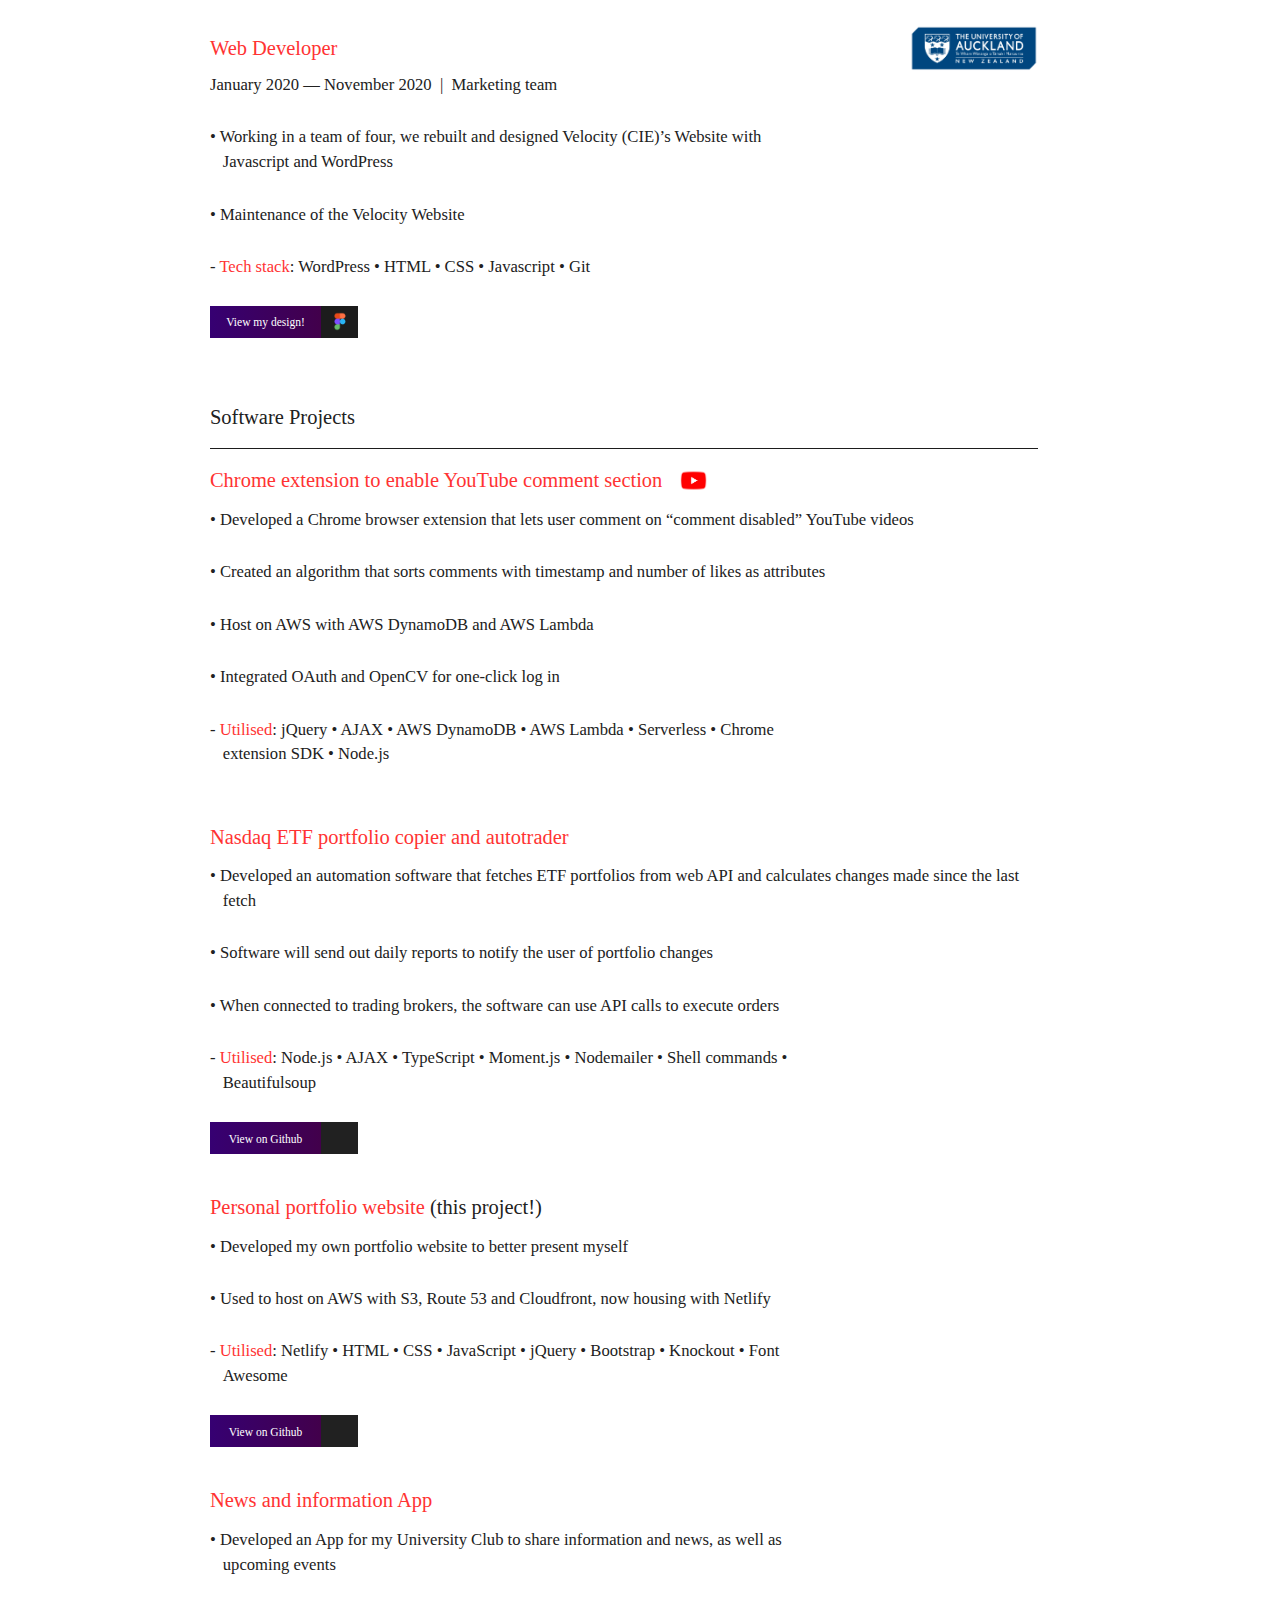
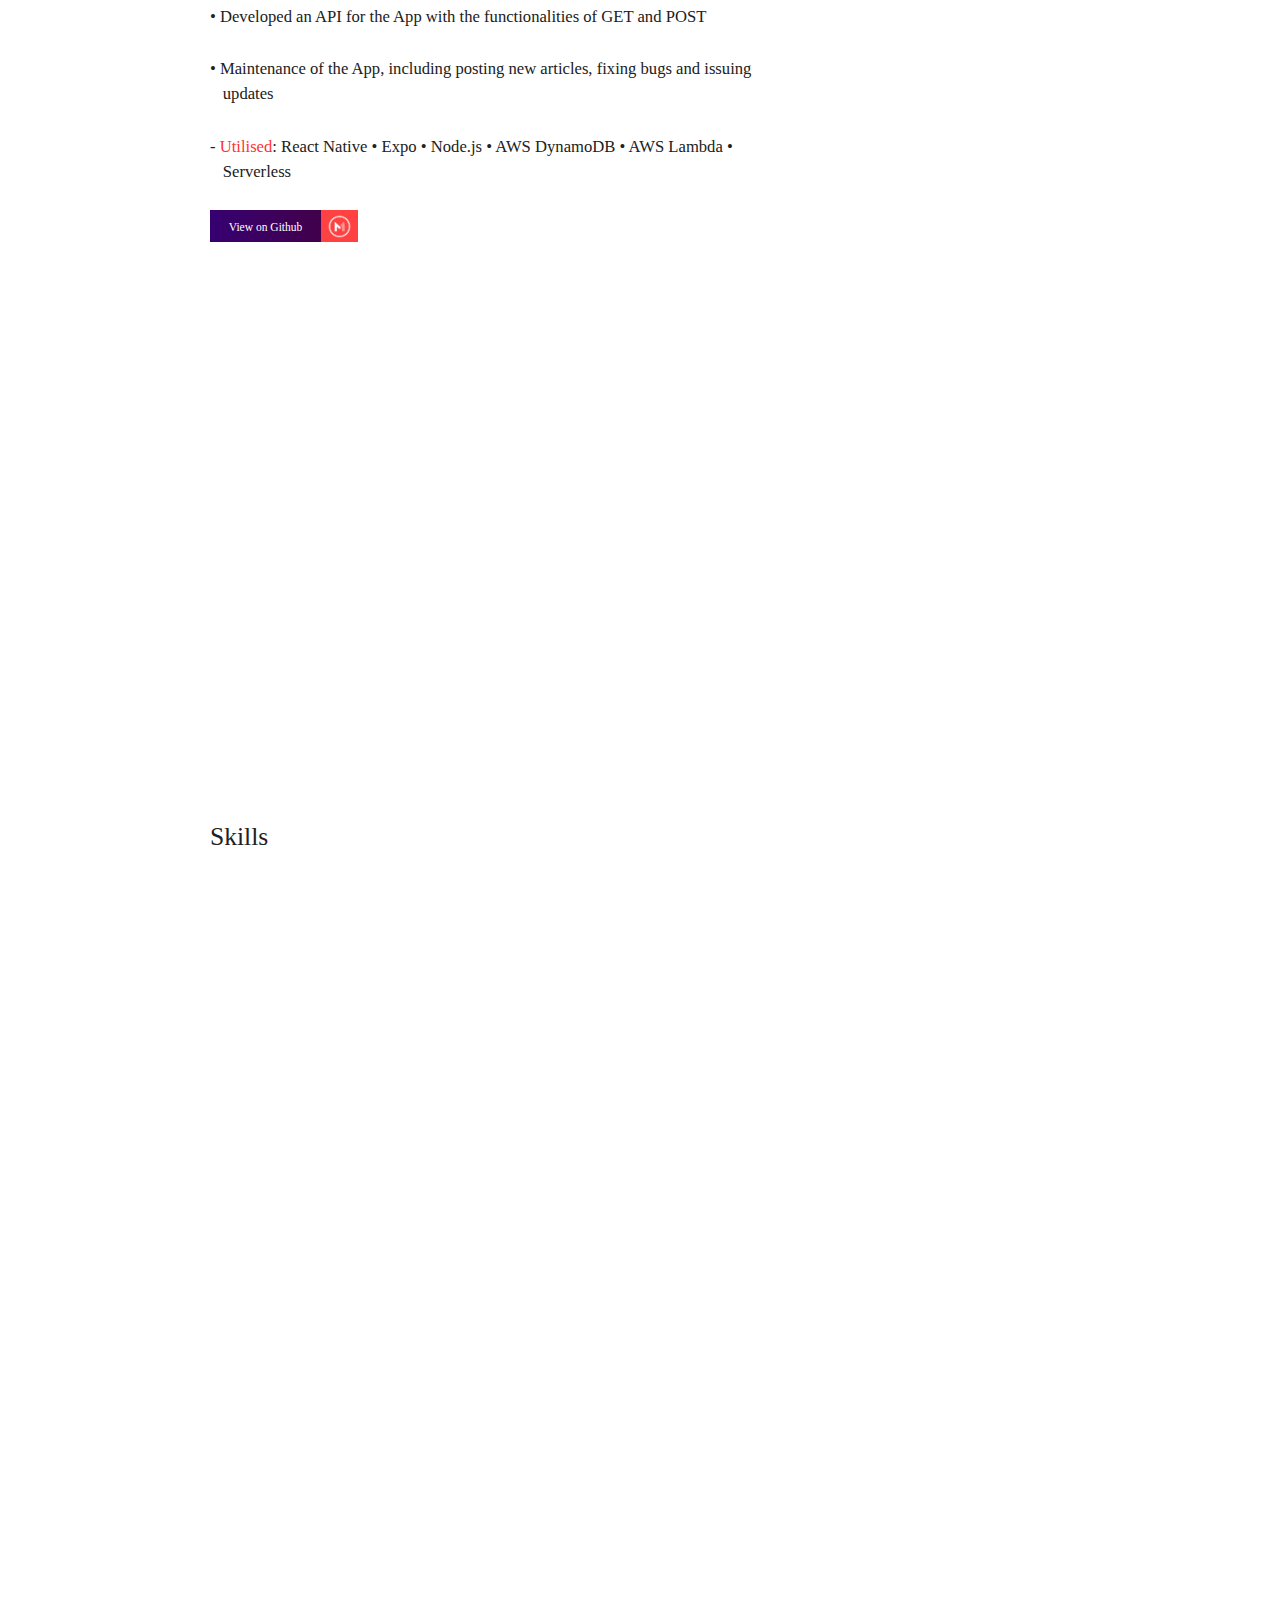
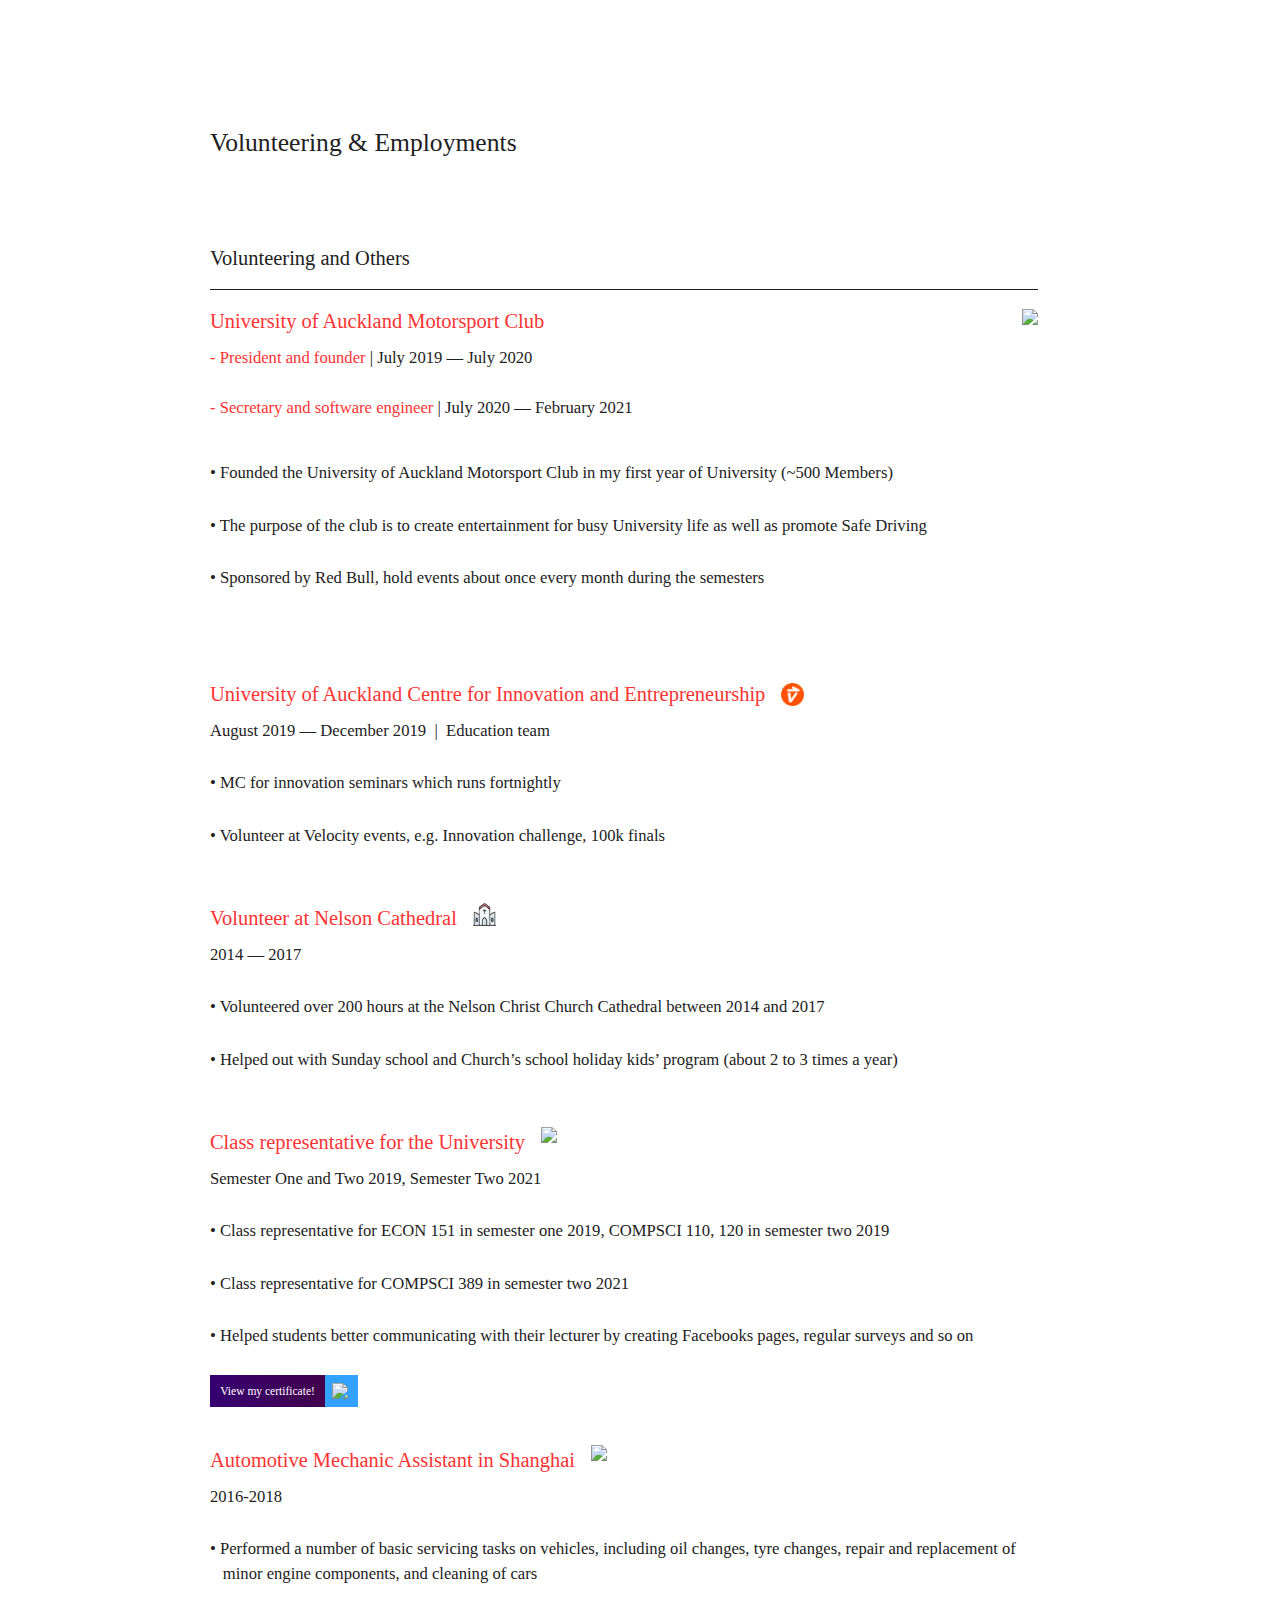
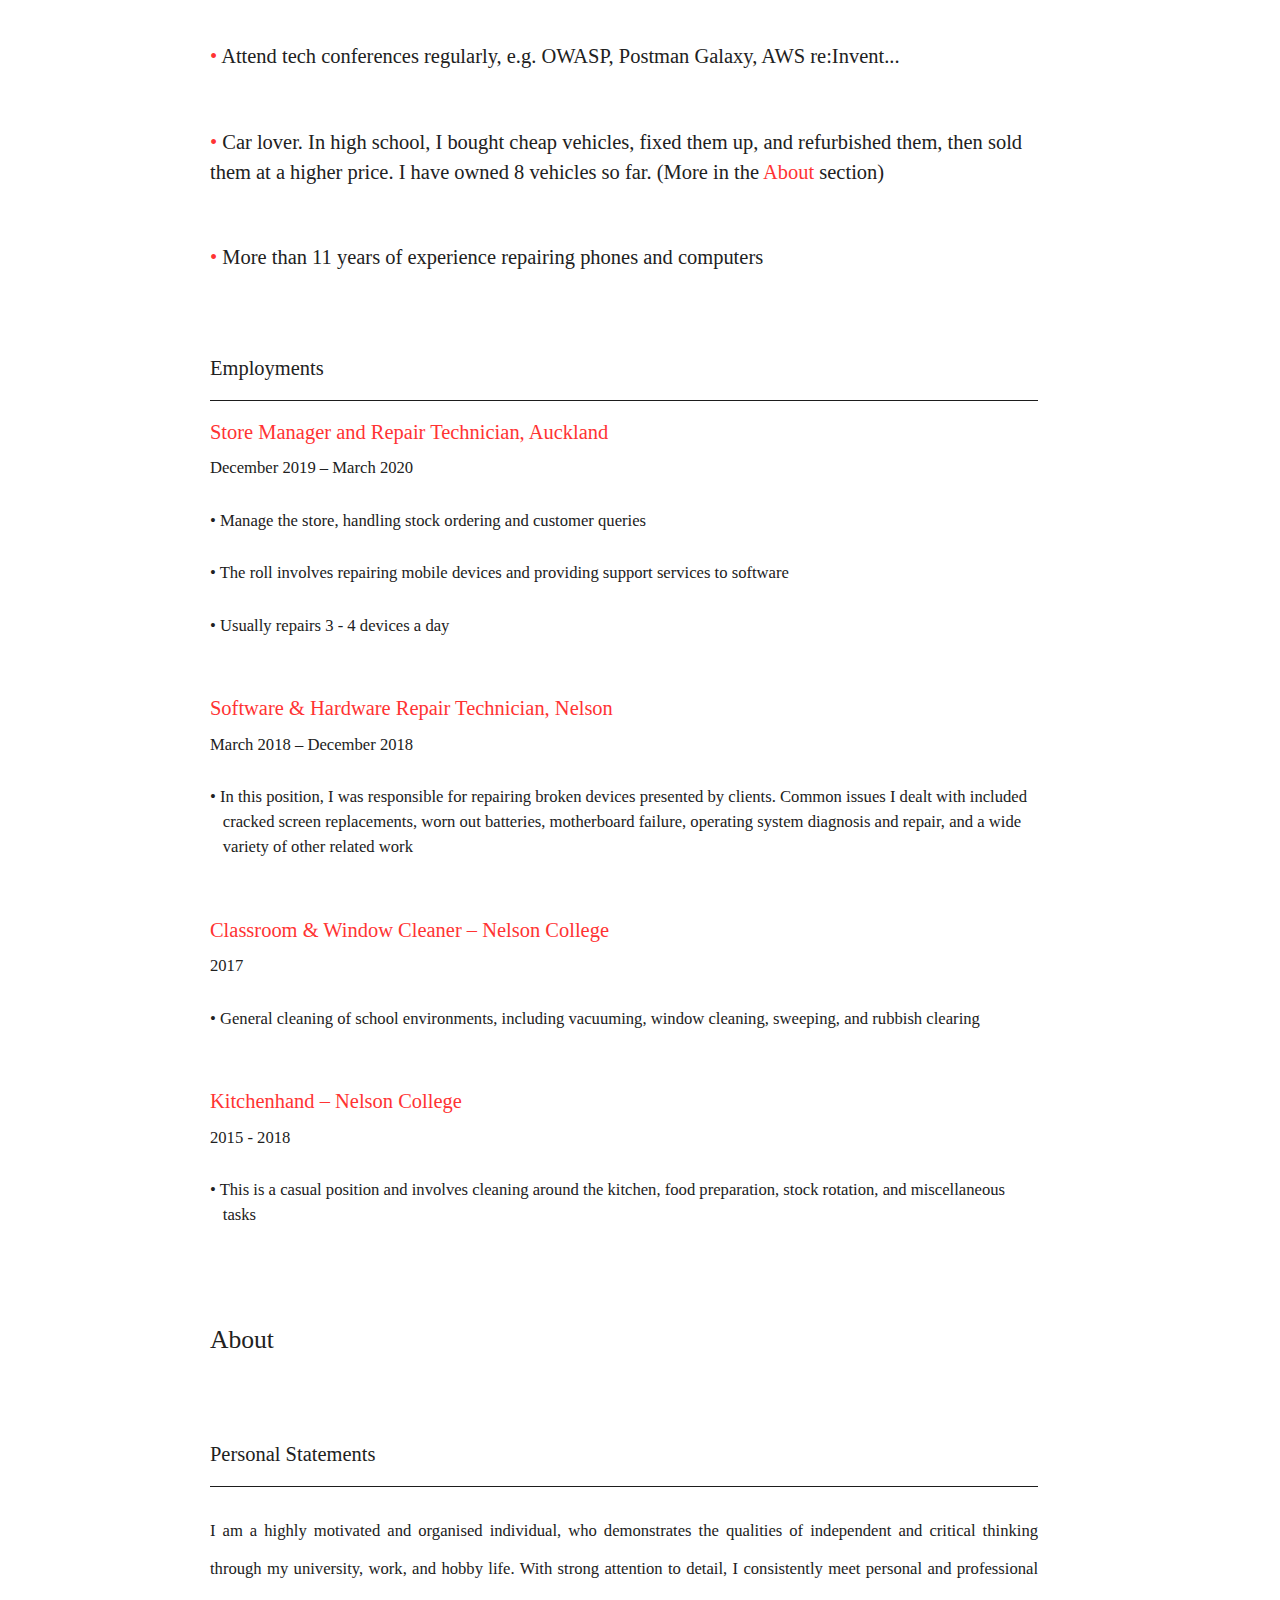
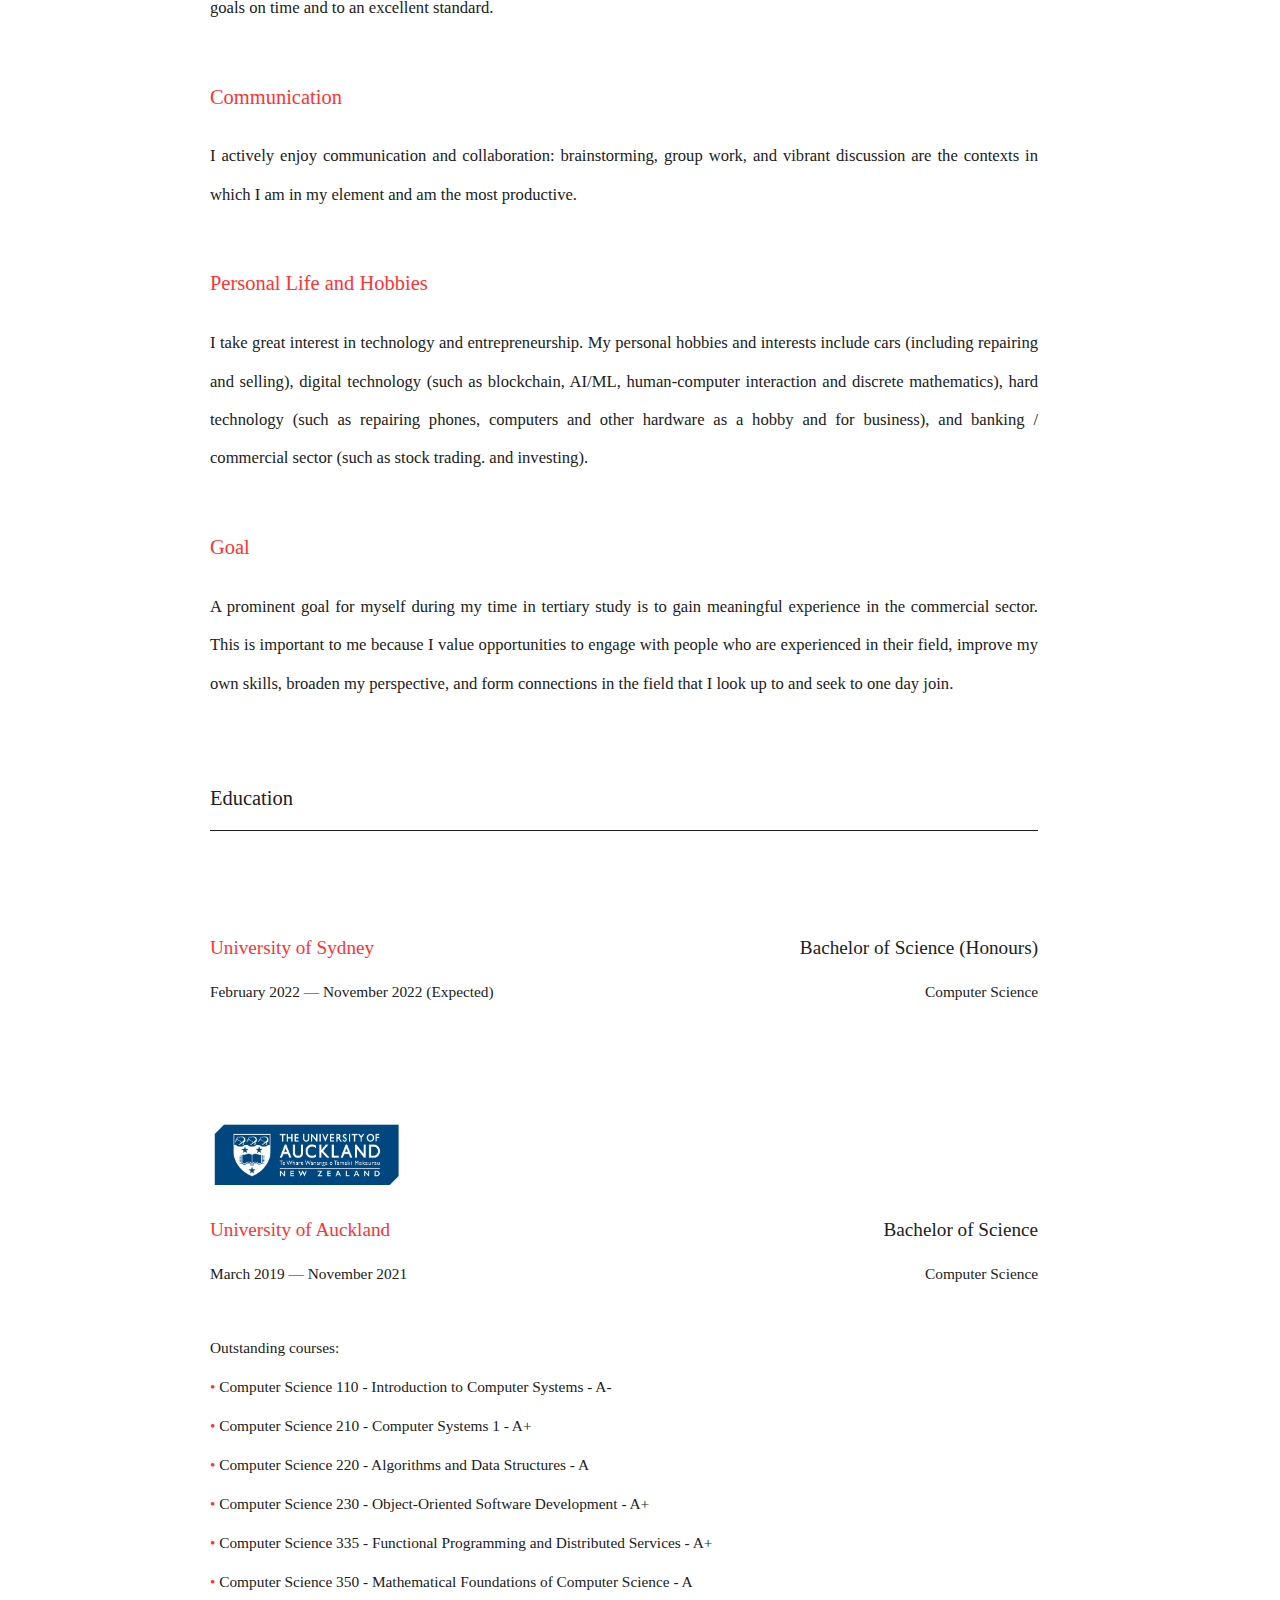
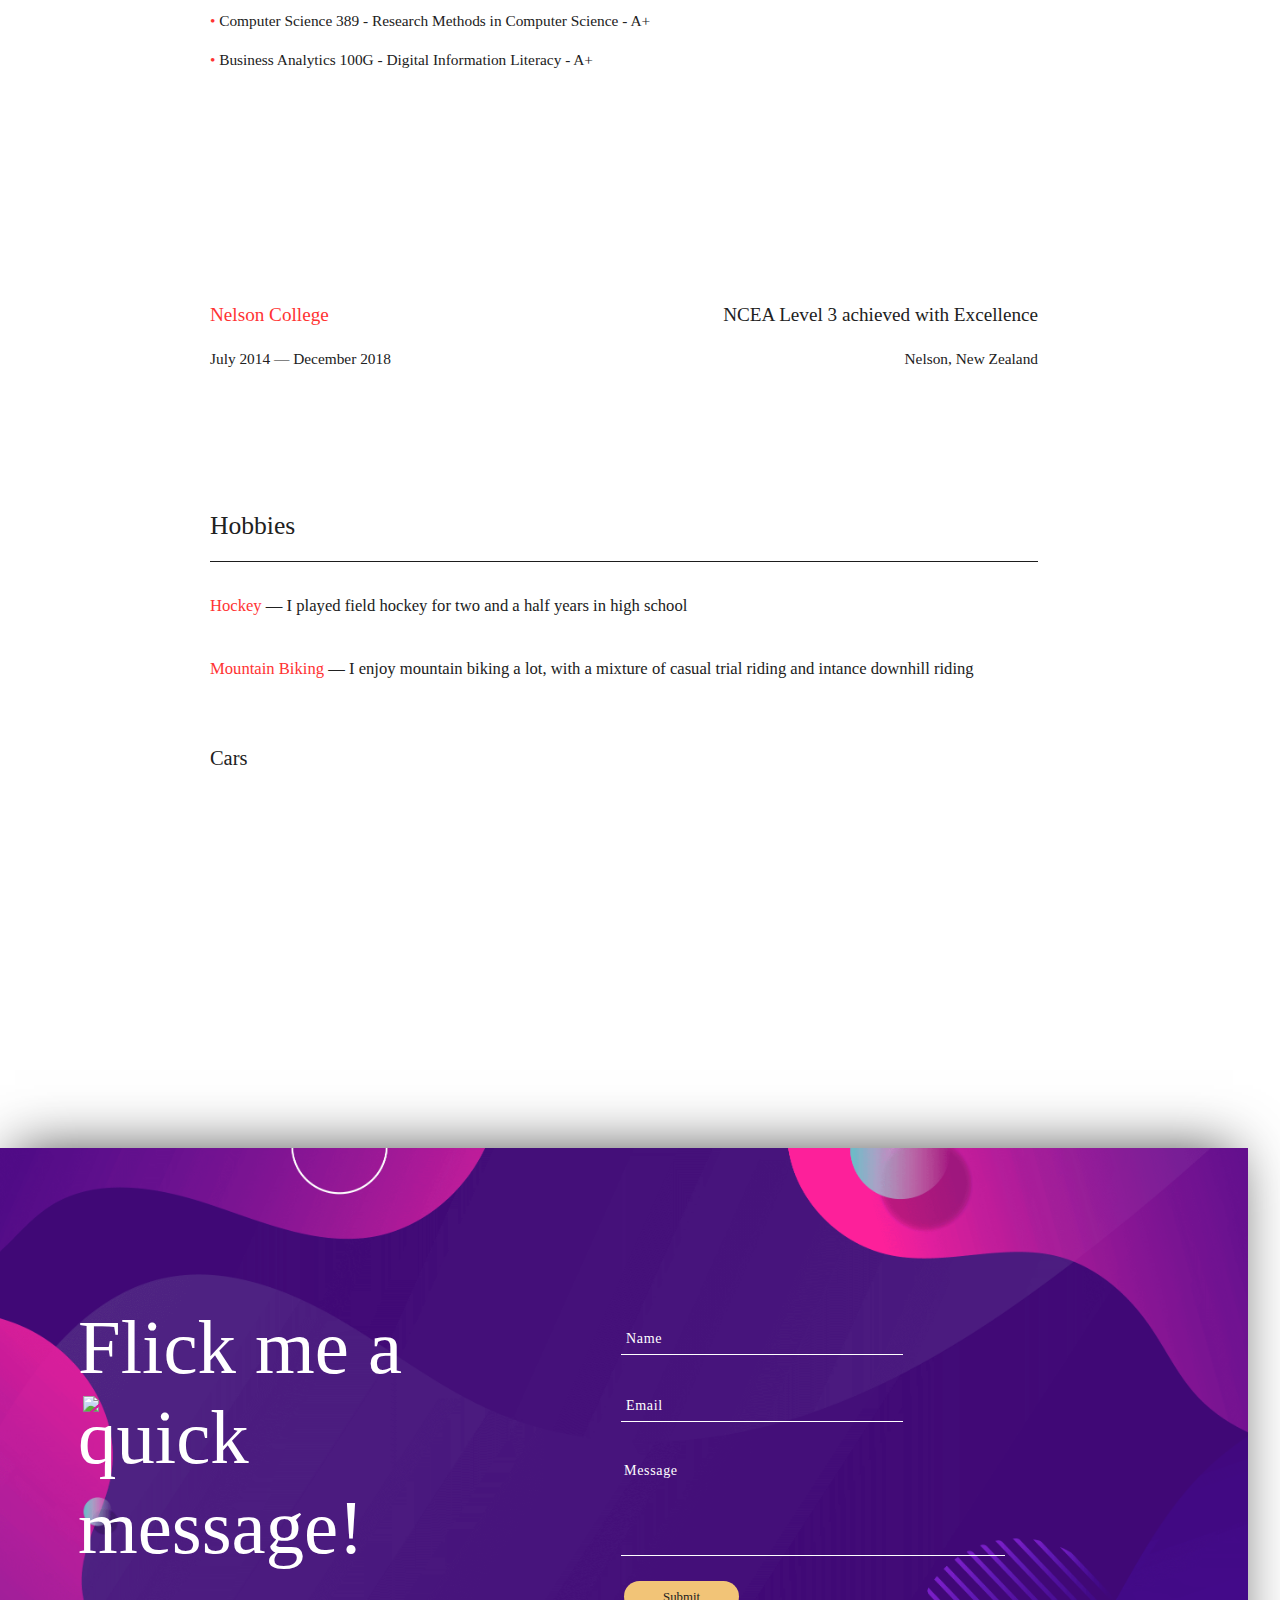
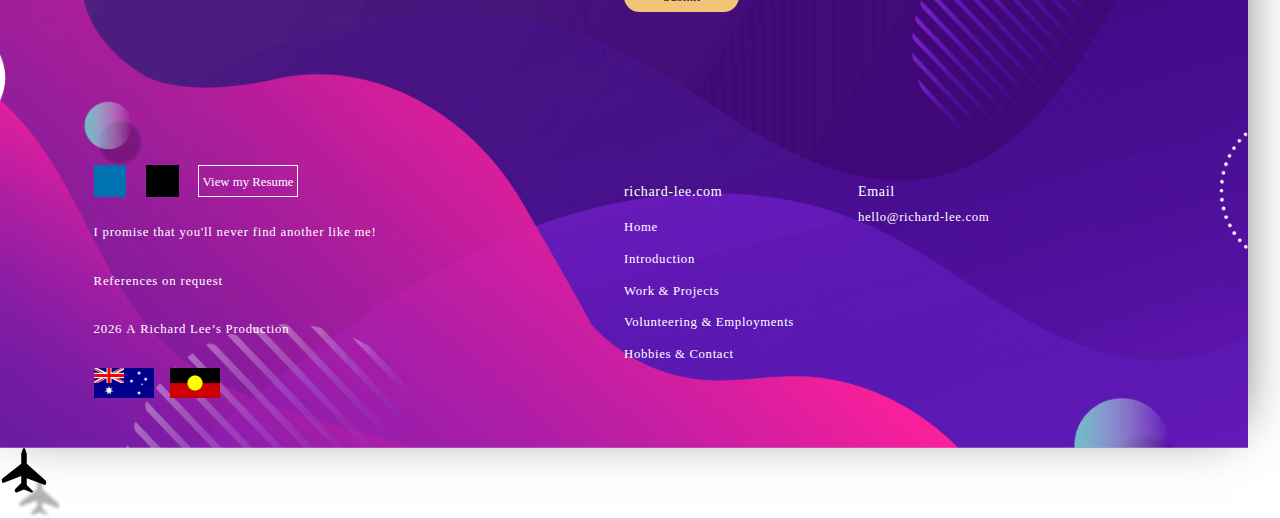
==== commit cfdb1d73: "- Add onTabFocus" ====
--- a/index.html
+++ b/index.html
@@ -37,7 +37,7 @@
     <title>Richard Lee | Software Engineer | University of Sydney</title>
     <meta
       name="description"
-      content="richard-lee.com • aspiring software engineer • senior (honours) year CS student @ The University of Sydney"
+      content="🇦🇺  richard-lee.com • aspiring software engineer • senior (honours) year CS student @ The University of Sydney"
     />
     <meta
       name="keywords"
@@ -56,7 +56,7 @@
     <title>Richard Lee | Software Engineer | University of Sydney</title>
     <meta
       name="description"
-      content="richard-lee.com • aspiring software engineer • senior (honours) year CS student @ The University of Sydney"
+      content="🇦🇺  richard-lee.com • aspiring software engineer • senior (honours) year CS student @ The University of Sydney"
     />
 
     <!-- Google / Search Engine Tags -->
@@ -66,7 +66,7 @@
     />
     <meta
       itemprop="description"
-      content="richard-lee.com • aspiring software engineer • senior (honours) year CS student @ The University of Sydney"
+      content="🇦🇺  richard-lee.com • aspiring software engineer • senior (honours) year CS student @ The University of Sydney"
     />
     <meta
       itemprop="image"
@@ -82,7 +82,7 @@
     />
     <meta
       property="og:description"
-      content="richard-lee.com • aspiring software engineer • senior (honours) year CS student @ The University of Sydney"
+      content="🇦🇺  richard-lee.com • aspiring software engineer • senior (honours) year CS student @ The University of Sydney"
     />
     <meta
       property="og:image"
@@ -97,7 +97,7 @@
     />
     <meta
       name="twitter:description"
-      content="richard-lee.com • aspiring software engineer • senior (honours) year CS student @ The University of Sydney"
+      content="🇦🇺  richard-lee.com • aspiring software engineer • senior (honours) year CS student @ The University of Sydney"
     />
     <meta
       name="twitter:image"
@@ -526,45 +526,7 @@
         <div style="padding-top: 100px" class="content-lazyload"></div>
       </div>
     </div>
-    <div id="splash">
-      <div class="anim">
-        <div id="loader">
-          <svg version="1.1" width="60px" height="70px" viewBox="0 0 60 70">
-            <defs>
-              <filter id="f1" x="0" y="0">
-                <feGaussianBlur in="SourceGraphic" stdDeviation="2" />
-              </filter>
-            </defs>
-            <g id="airplane">
-              <path
-                fill="#000"
-                d="M0.677,20.977l4.355,1.631c0.281,0.104,0.579,0.162,0.88,0.16l9.76-0.004L30.46,41.58c0.27,0.34,0.679,0.545,1.112,0.541
-          h1.87c0.992,0,1.676-0.992,1.322-1.918l-6.643-17.439l6.914,0.002l6.038,6.037c0.265,0.266,0.624,0.412,0.999,0.418l1.013-0.004
-          c1.004-0.002,1.684-1.012,1.312-1.938l-2.911-7.277l2.912-7.278c0.372-0.928-0.313-1.941-1.313-1.938h1.017
-          c-0.375,0-0.732,0.15-0.996,0.414l-6.039,6.039h-6.915l6.646-17.443c0.354-0.926-0.33-1.916-1.321-1.914l-1.87-0.004
-          c-0.439,0.004-0.843,0.203-1.112,0.543L15.677,17.24l-9.765-0.002c-0.3,0.002-0.597,0.055-0.879,0.16L0.678,19.03
-          C-0.225,19.36-0.228,20.637,0.677,20.977z"
-                transform="translate(44,0) rotate(90 0 0)"
-              />
-            </g>
-            <g id="shadow" transform="scale(.9)">
-              <path
-                fill="#000"
-                fill-opacity="0.3"
-                d="M0.677,20.977l4.355,1.631c0.281,0.104,0.579,0.162,0.88,0.16l9.76-0.004L30.46,41.58c0.27,0.34,0.679,0.545,1.112,0.541
-      		h1.87c0.992,0,1.676-0.992,1.322-1.918l-6.643-17.439l6.914,0.002l6.038,6.037c0.265,0.266,0.624,0.412,0.999,0.418l1.013-0.004
-      		c1.004-0.002,1.684-1.012,1.312-1.938l-2.911-7.277l2.912-7.278c0.372-0.928-0.313-1.941-1.313-1.938h1.017
-      		c-0.375,0-0.732,0.15-0.996,0.414l-6.039,6.039h-6.915l6.646-17.443c0.354-0.926-0.33-1.916-1.321-1.914l-1.87-0.004
-      		c-0.439,0.004-0.843,0.203-1.112,0.543L15.677,17.24l-9.765-0.002c-0.3,0.002-0.597,0.055-0.879,0.16L0.678,19.03
-      		C-0.225,19.36-0.228,20.637,0.677,20.977z"
-                transform="translate(64,30) rotate(90 0 0)"
-                filter="url(#f1)"
-              />
-            </g>
-          </svg>
-        </div>
-      </div>
-    </div>
+
     <script src="Scripts/js/aos.js"></script>
     <script src="Scripts/js/bootstrap.min.js"></script>
     <script type="text/javascript" src="src/js/javascript.min.js"></script>
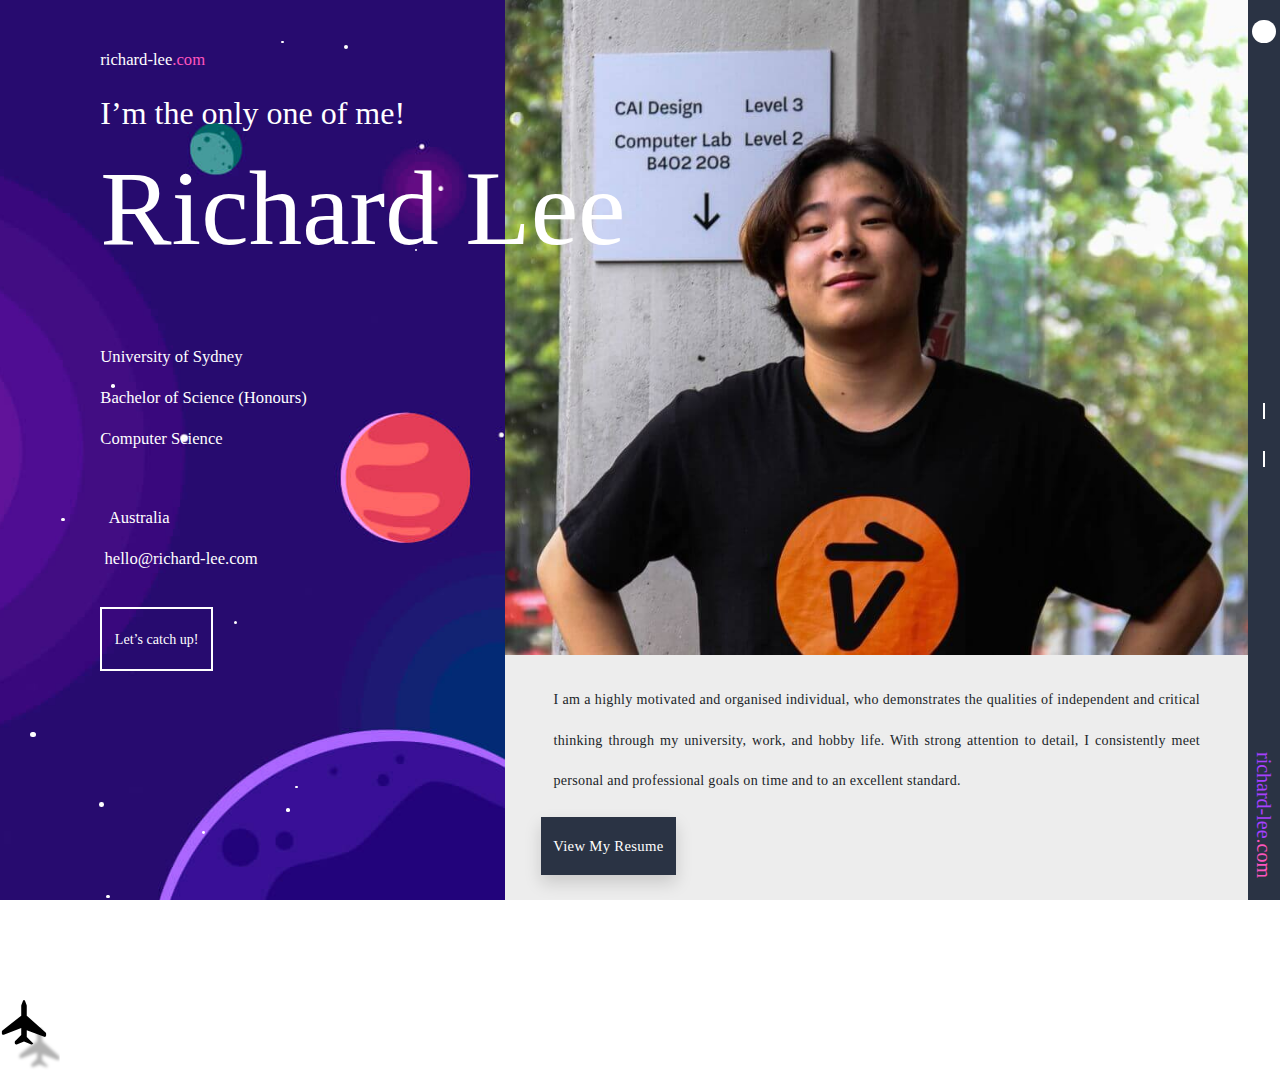
==== commit 70df8f11: "- Land page change" ====
--- a/index.html
+++ b/index.html
@@ -527,6 +527,46 @@
       </div>
     </div>
 
+    <div id="splash" style="display: none">
+      <div class="anim">
+        <div id="loader">
+          <svg version="1.1" width="60px" height="70px" viewBox="0 0 60 70">
+            <defs>
+              <filter id="f1" x="0" y="0">
+                <feGaussianBlur in="SourceGraphic" stdDeviation="2" />
+              </filter>
+            </defs>
+            <g id="airplane">
+              <path
+                fill="#000"
+                d="M0.677,20.977l4.355,1.631c0.281,0.104,0.579,0.162,0.88,0.16l9.76-0.004L30.46,41.58c0.27,0.34,0.679,0.545,1.112,0.541
+          h1.87c0.992,0,1.676-0.992,1.322-1.918l-6.643-17.439l6.914,0.002l6.038,6.037c0.265,0.266,0.624,0.412,0.999,0.418l1.013-0.004
+          c1.004-0.002,1.684-1.012,1.312-1.938l-2.911-7.277l2.912-7.278c0.372-0.928-0.313-1.941-1.313-1.938h1.017
+          c-0.375,0-0.732,0.15-0.996,0.414l-6.039,6.039h-6.915l6.646-17.443c0.354-0.926-0.33-1.916-1.321-1.914l-1.87-0.004
+          c-0.439,0.004-0.843,0.203-1.112,0.543L15.677,17.24l-9.765-0.002c-0.3,0.002-0.597,0.055-0.879,0.16L0.678,19.03
+          C-0.225,19.36-0.228,20.637,0.677,20.977z"
+                transform="translate(44,0) rotate(90 0 0)"
+              />
+            </g>
+            <g id="shadow" transform="scale(.9)">
+              <path
+                fill="#000"
+                fill-opacity="0.3"
+                d="M0.677,20.977l4.355,1.631c0.281,0.104,0.579,0.162,0.88,0.16l9.76-0.004L30.46,41.58c0.27,0.34,0.679,0.545,1.112,0.541
+          h1.87c0.992,0,1.676-0.992,1.322-1.918l-6.643-17.439l6.914,0.002l6.038,6.037c0.265,0.266,0.624,0.412,0.999,0.418l1.013-0.004
+          c1.004-0.002,1.684-1.012,1.312-1.938l-2.911-7.277l2.912-7.278c0.372-0.928-0.313-1.941-1.313-1.938h1.017
+          c-0.375,0-0.732,0.15-0.996,0.414l-6.039,6.039h-6.915l6.646-17.443c0.354-0.926-0.33-1.916-1.321-1.914l-1.87-0.004
+          c-0.439,0.004-0.843,0.203-1.112,0.543L15.677,17.24l-9.765-0.002c-0.3,0.002-0.597,0.055-0.879,0.16L0.678,19.03
+          C-0.225,19.36-0.228,20.637,0.677,20.977z"
+                transform="translate(64,30) rotate(90 0 0)"
+                filter="url(#f1)"
+              />
+            </g>
+          </svg>
+        </div>
+      </div>
+    </div>
+
     <script src="Scripts/js/aos.js"></script>
     <script src="Scripts/js/bootstrap.min.js"></script>
     <script type="text/javascript" src="src/js/javascript.min.js"></script>
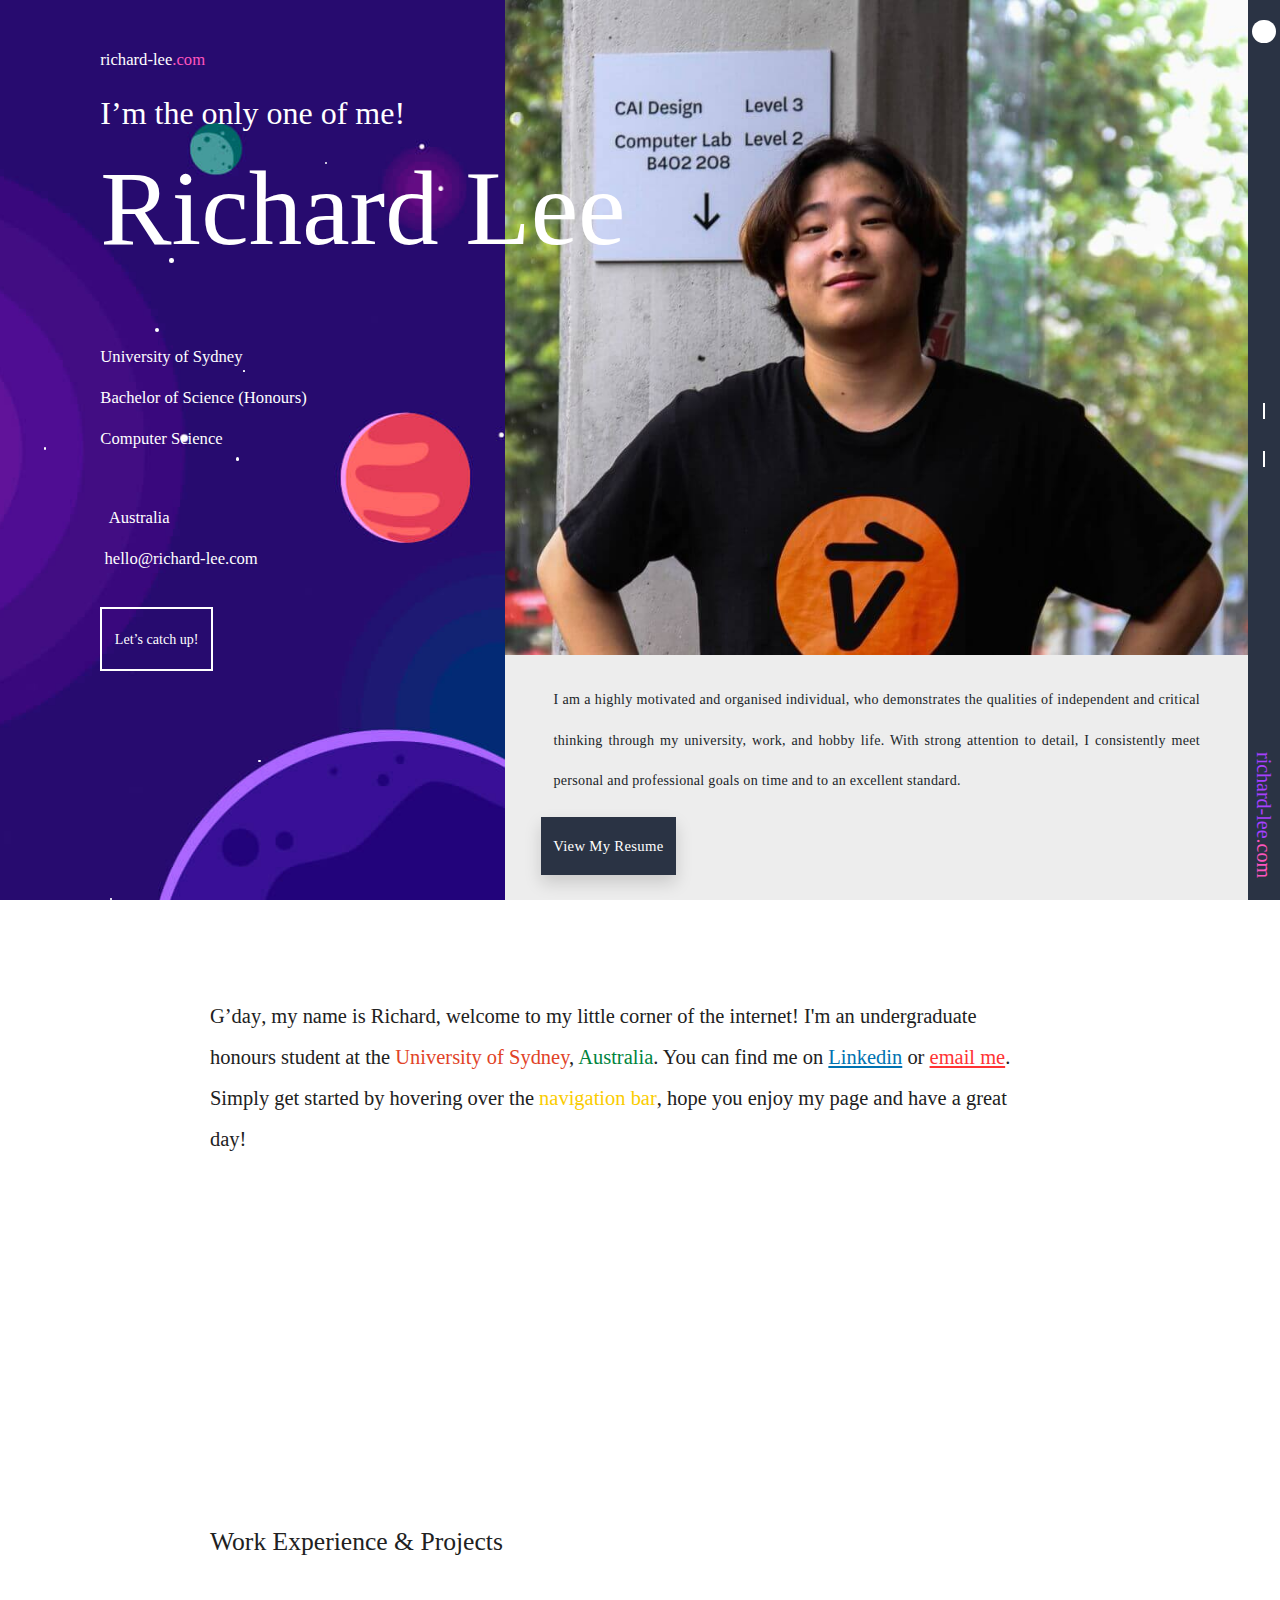
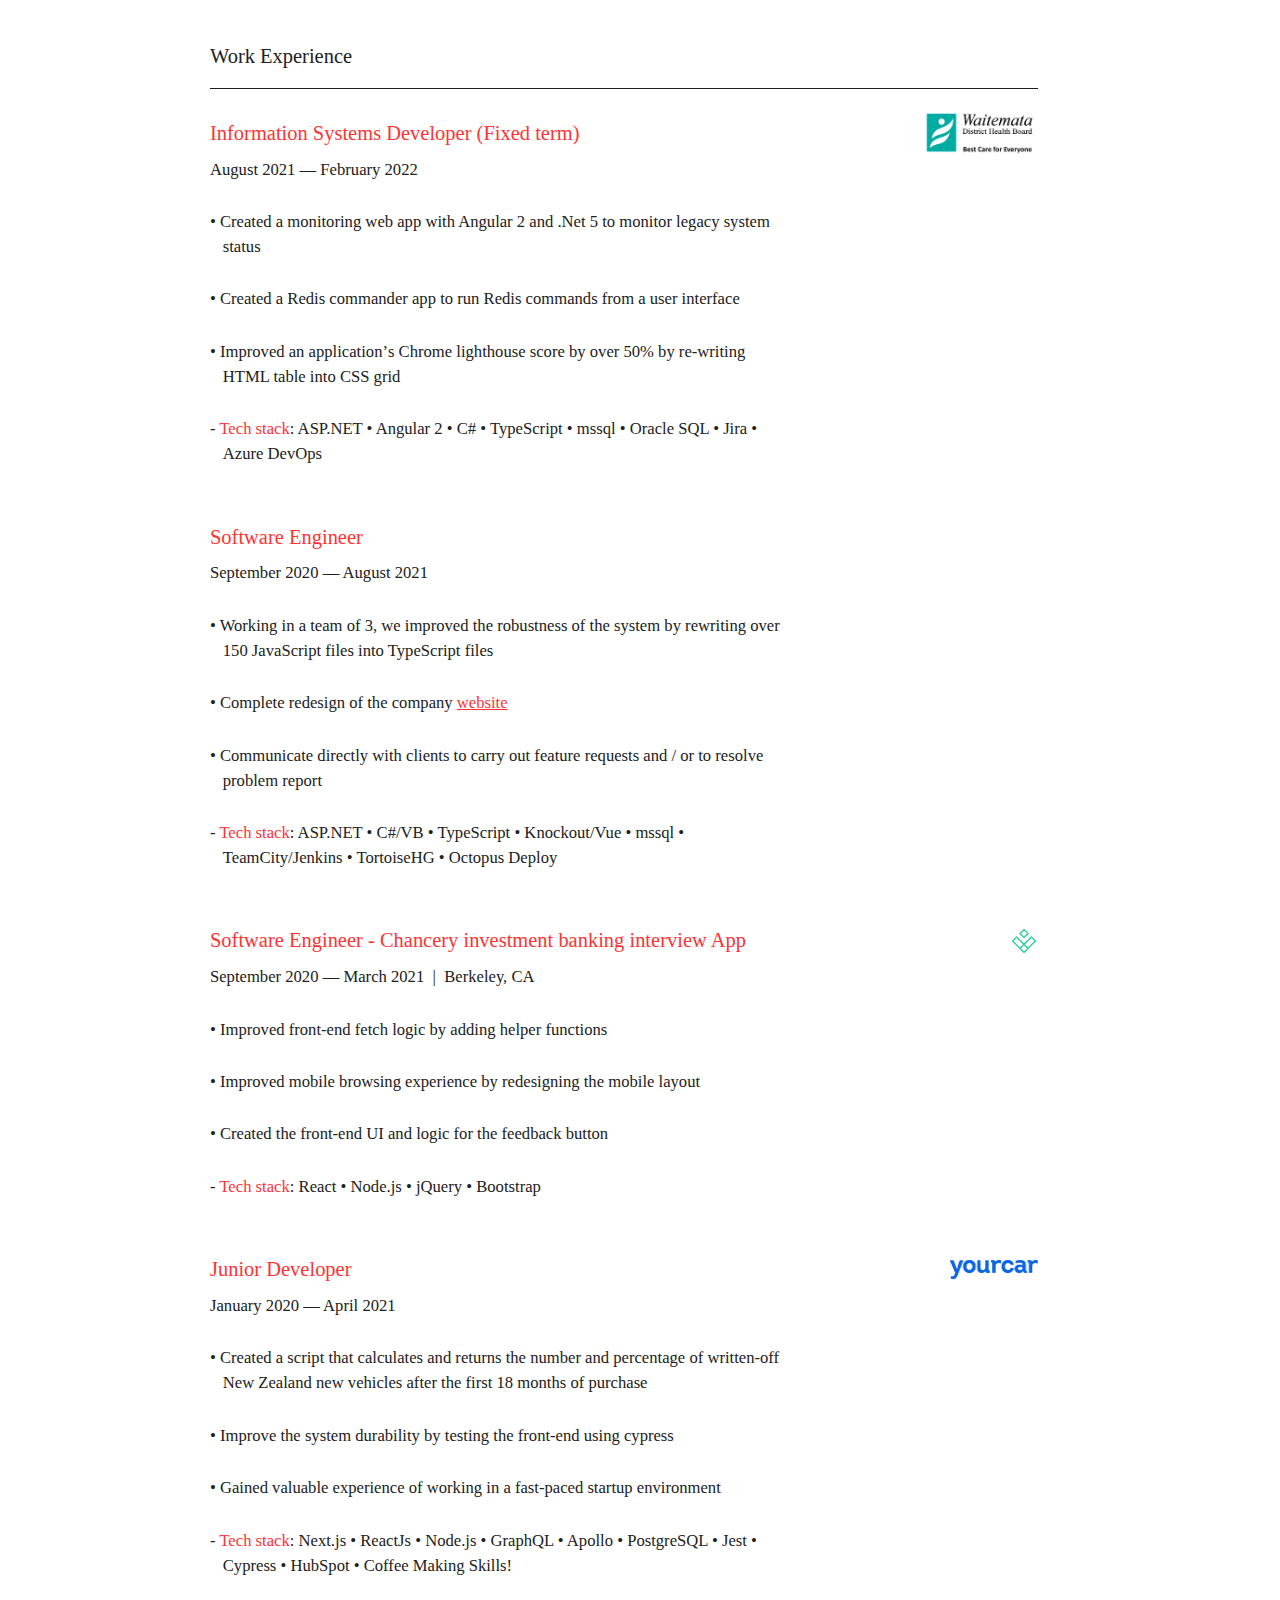
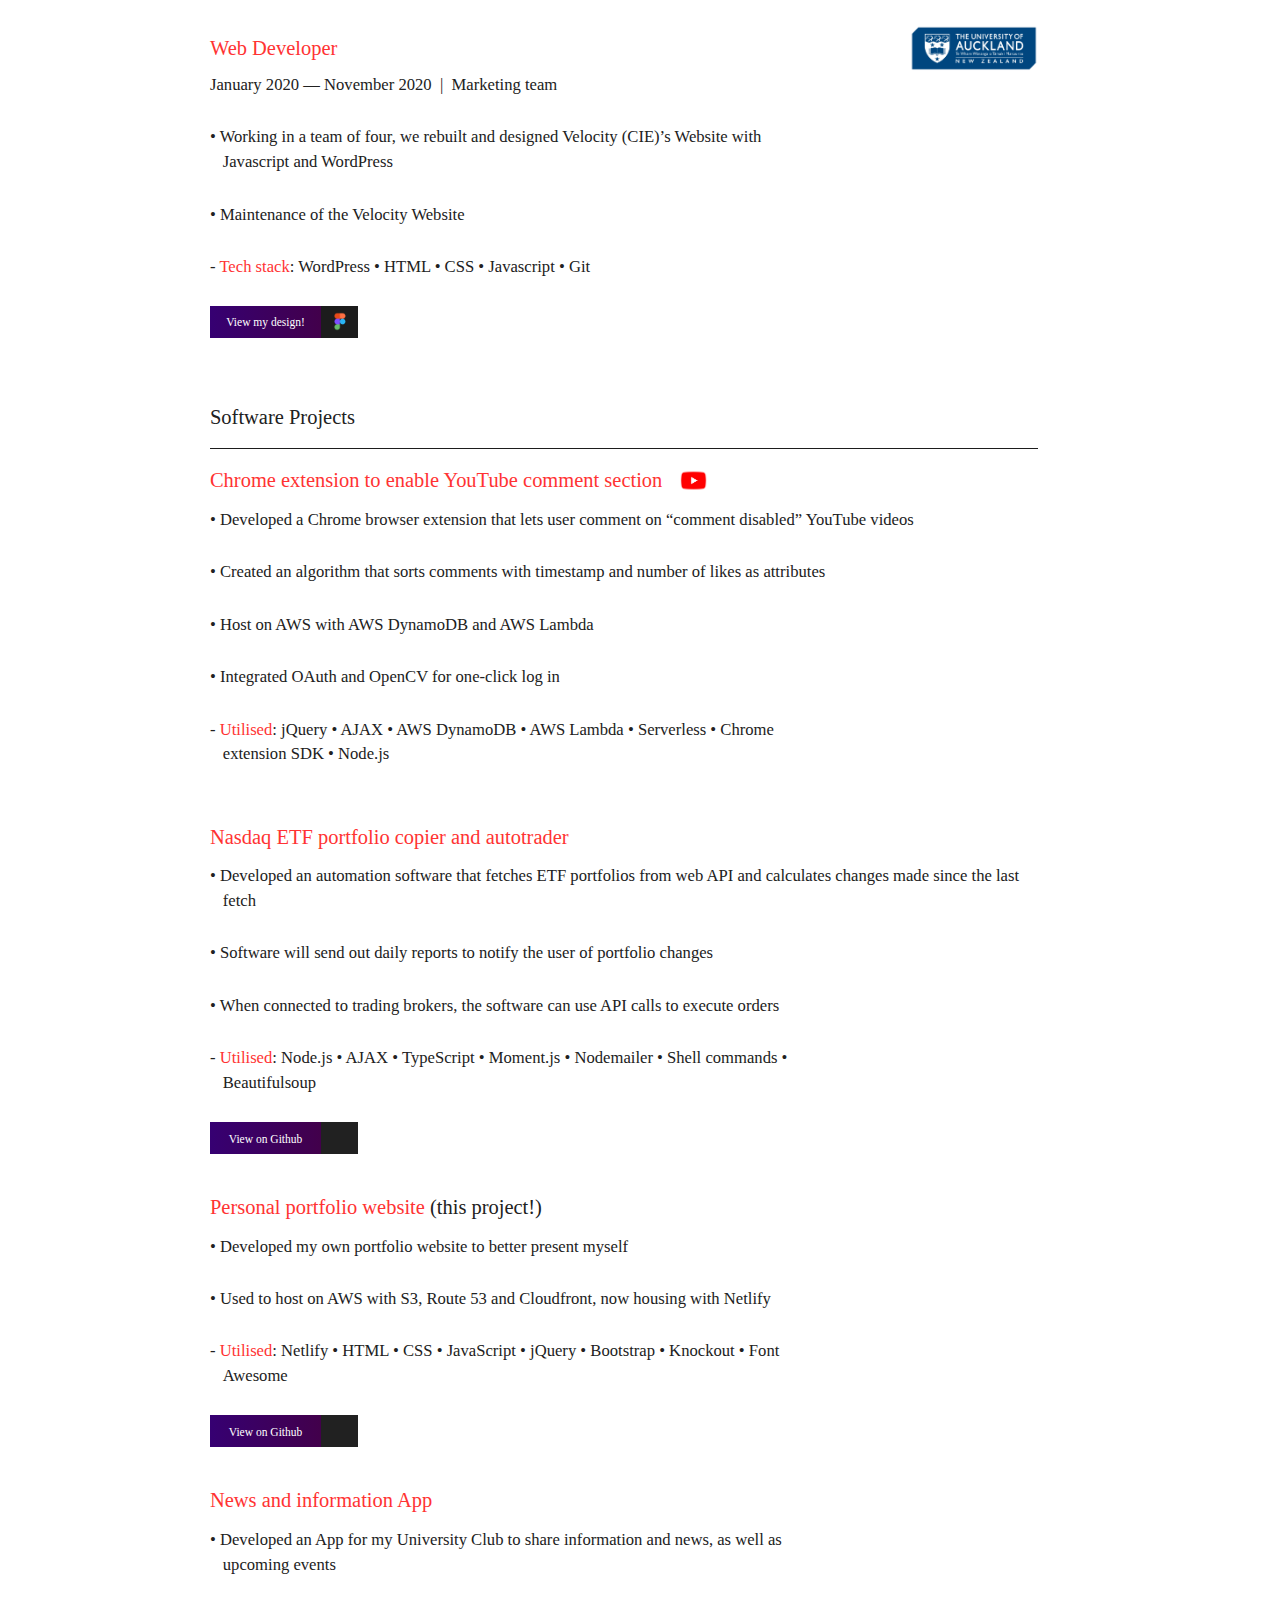
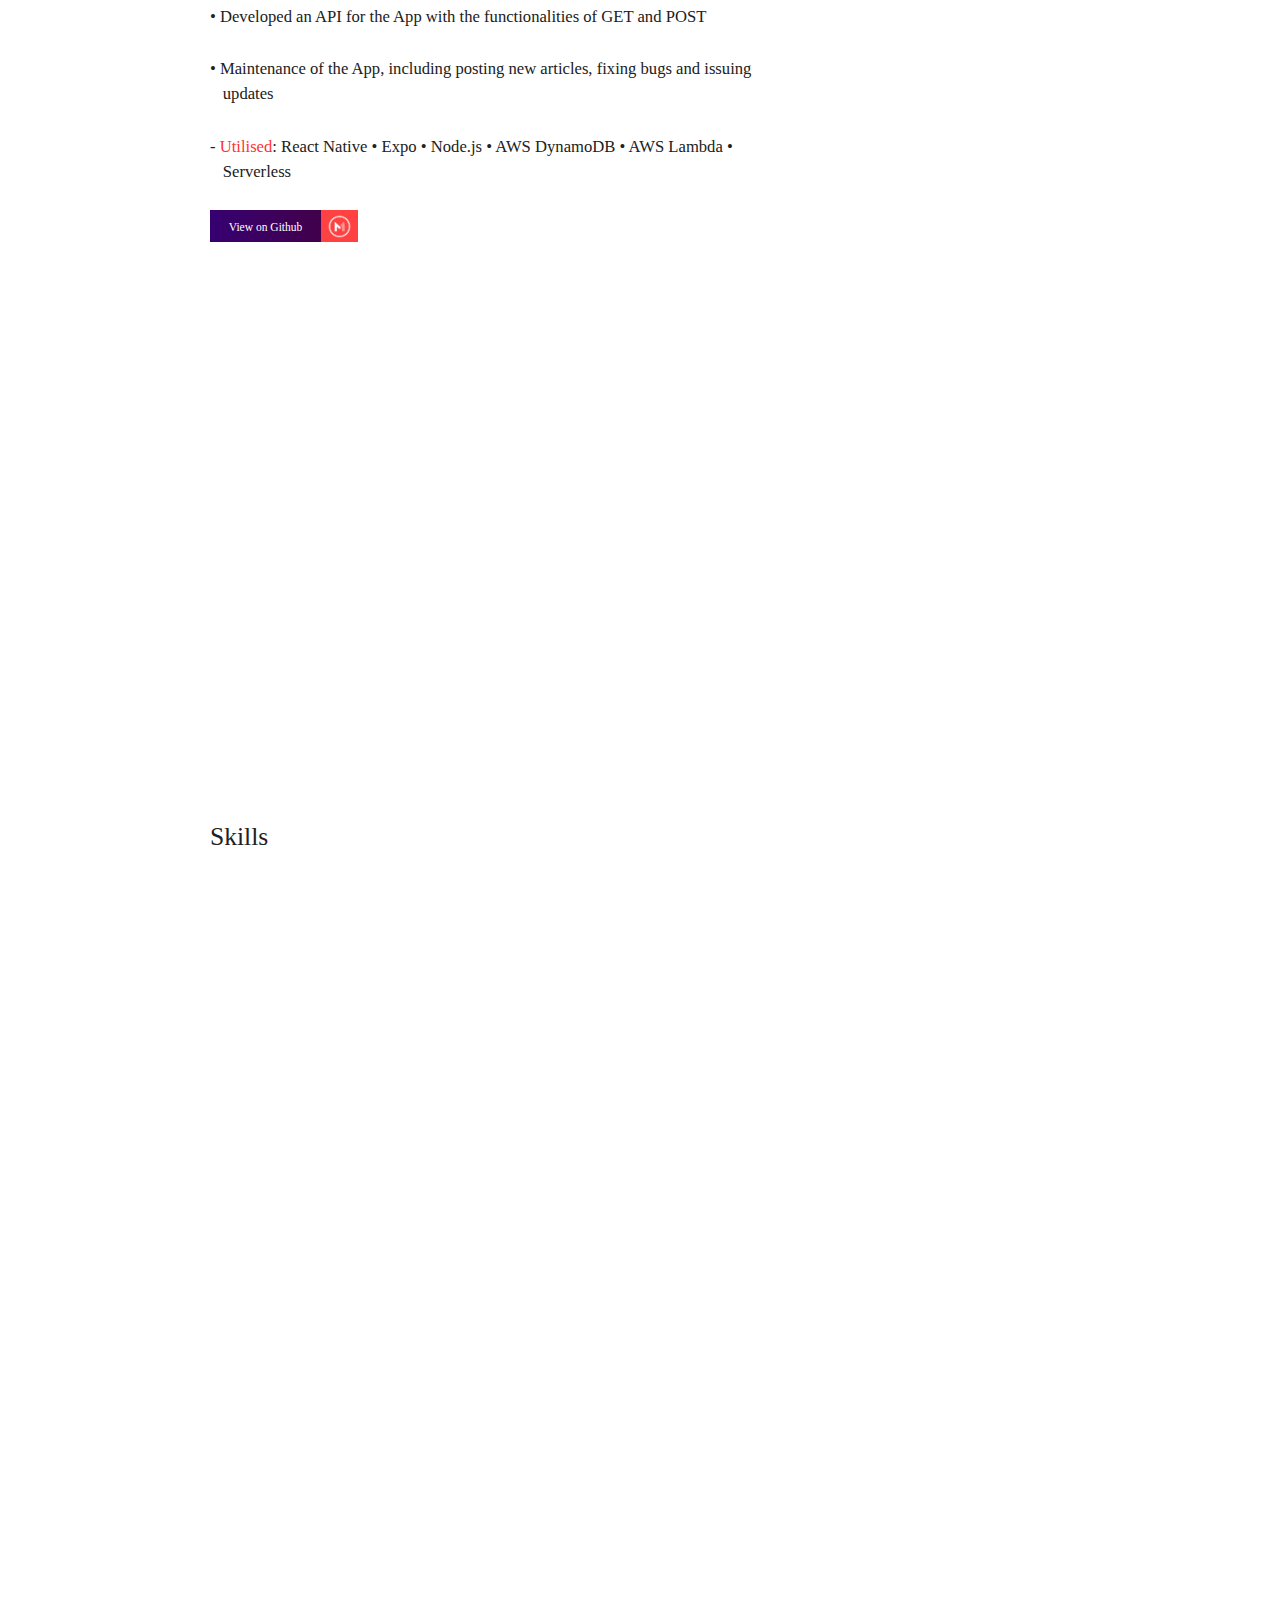
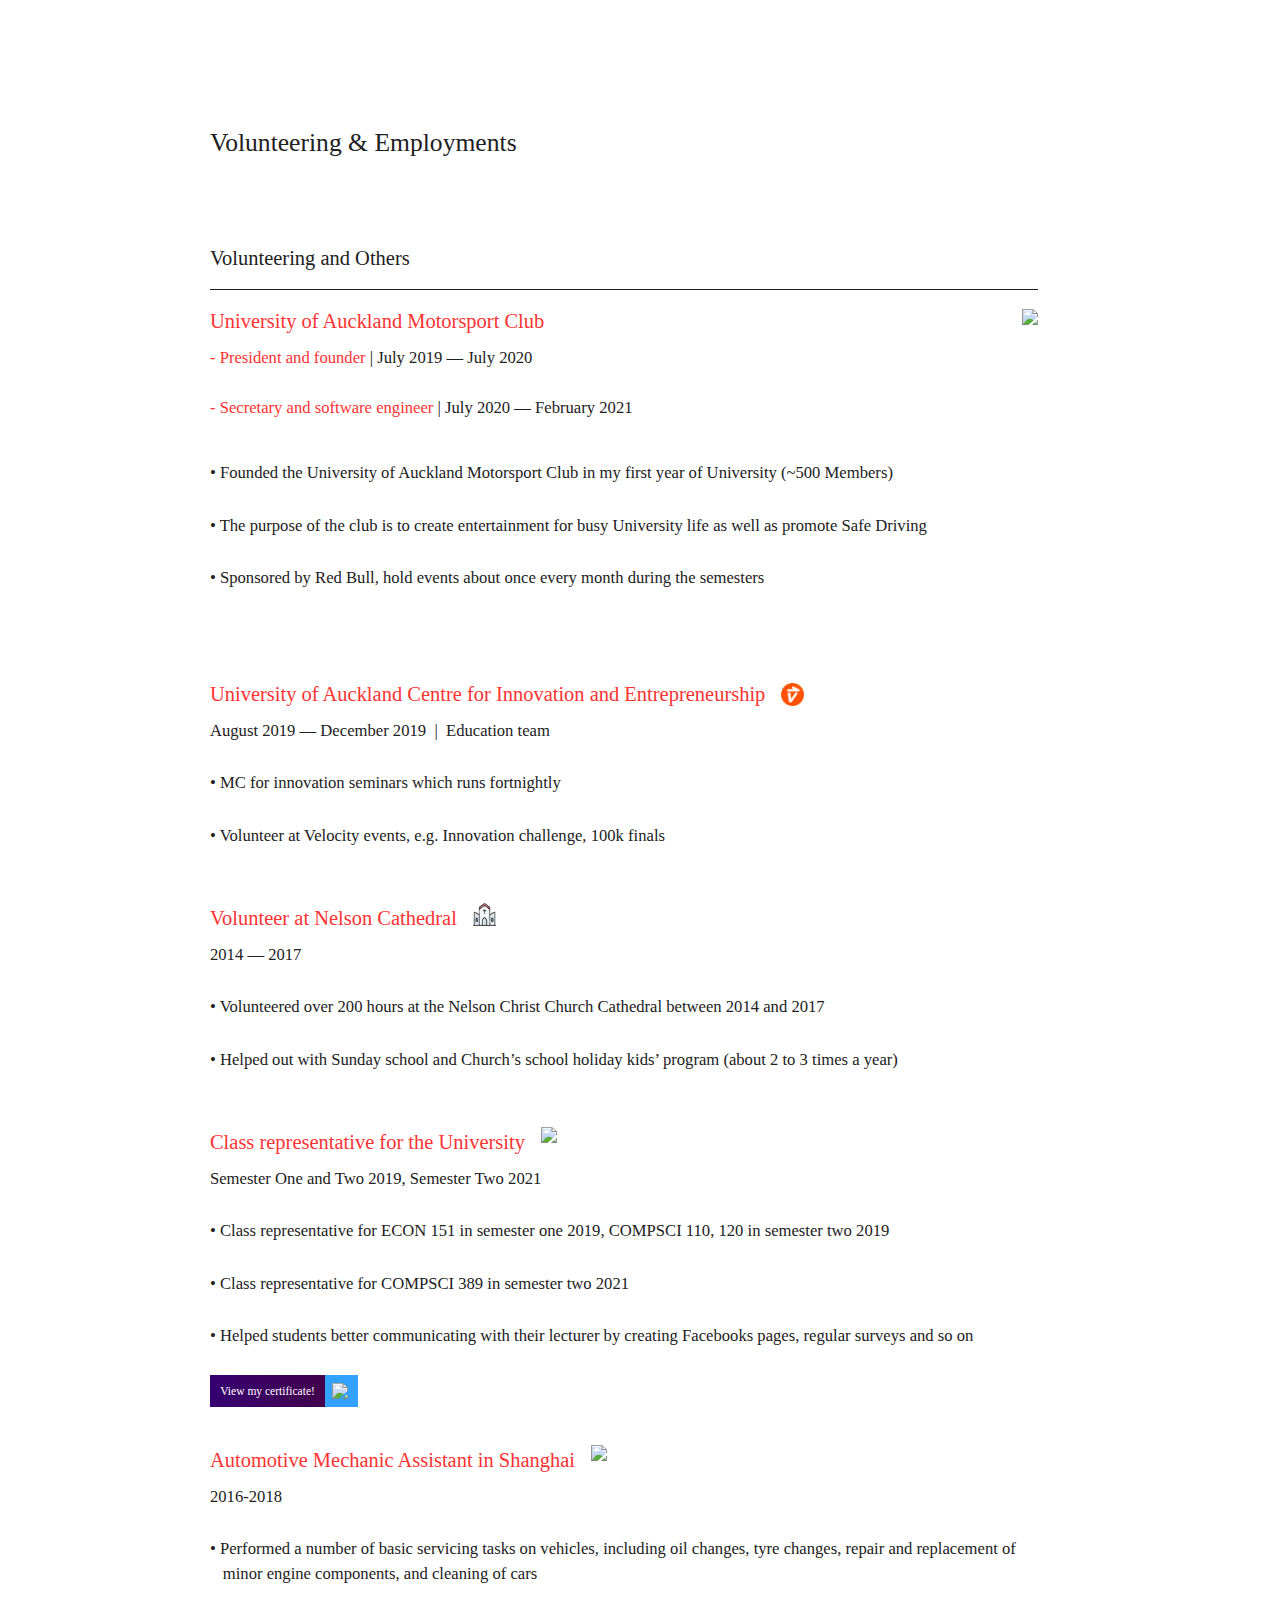
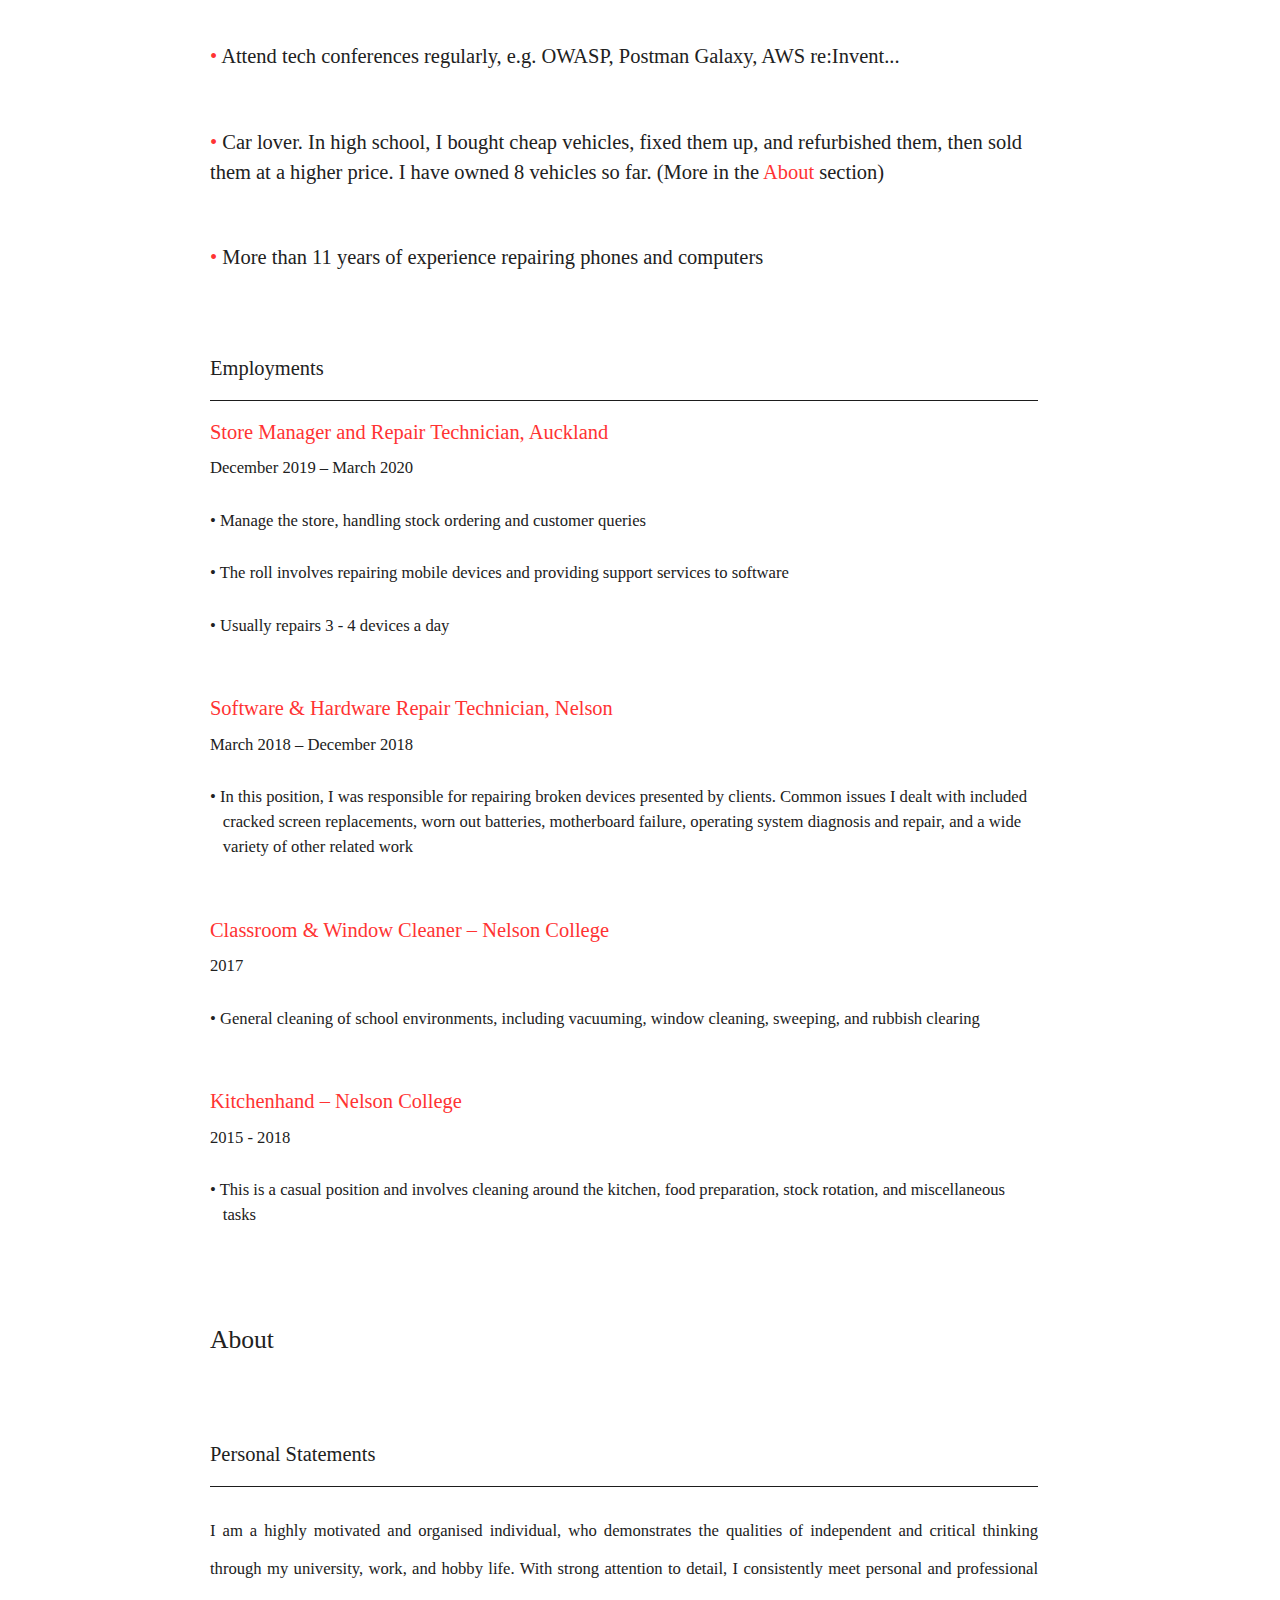
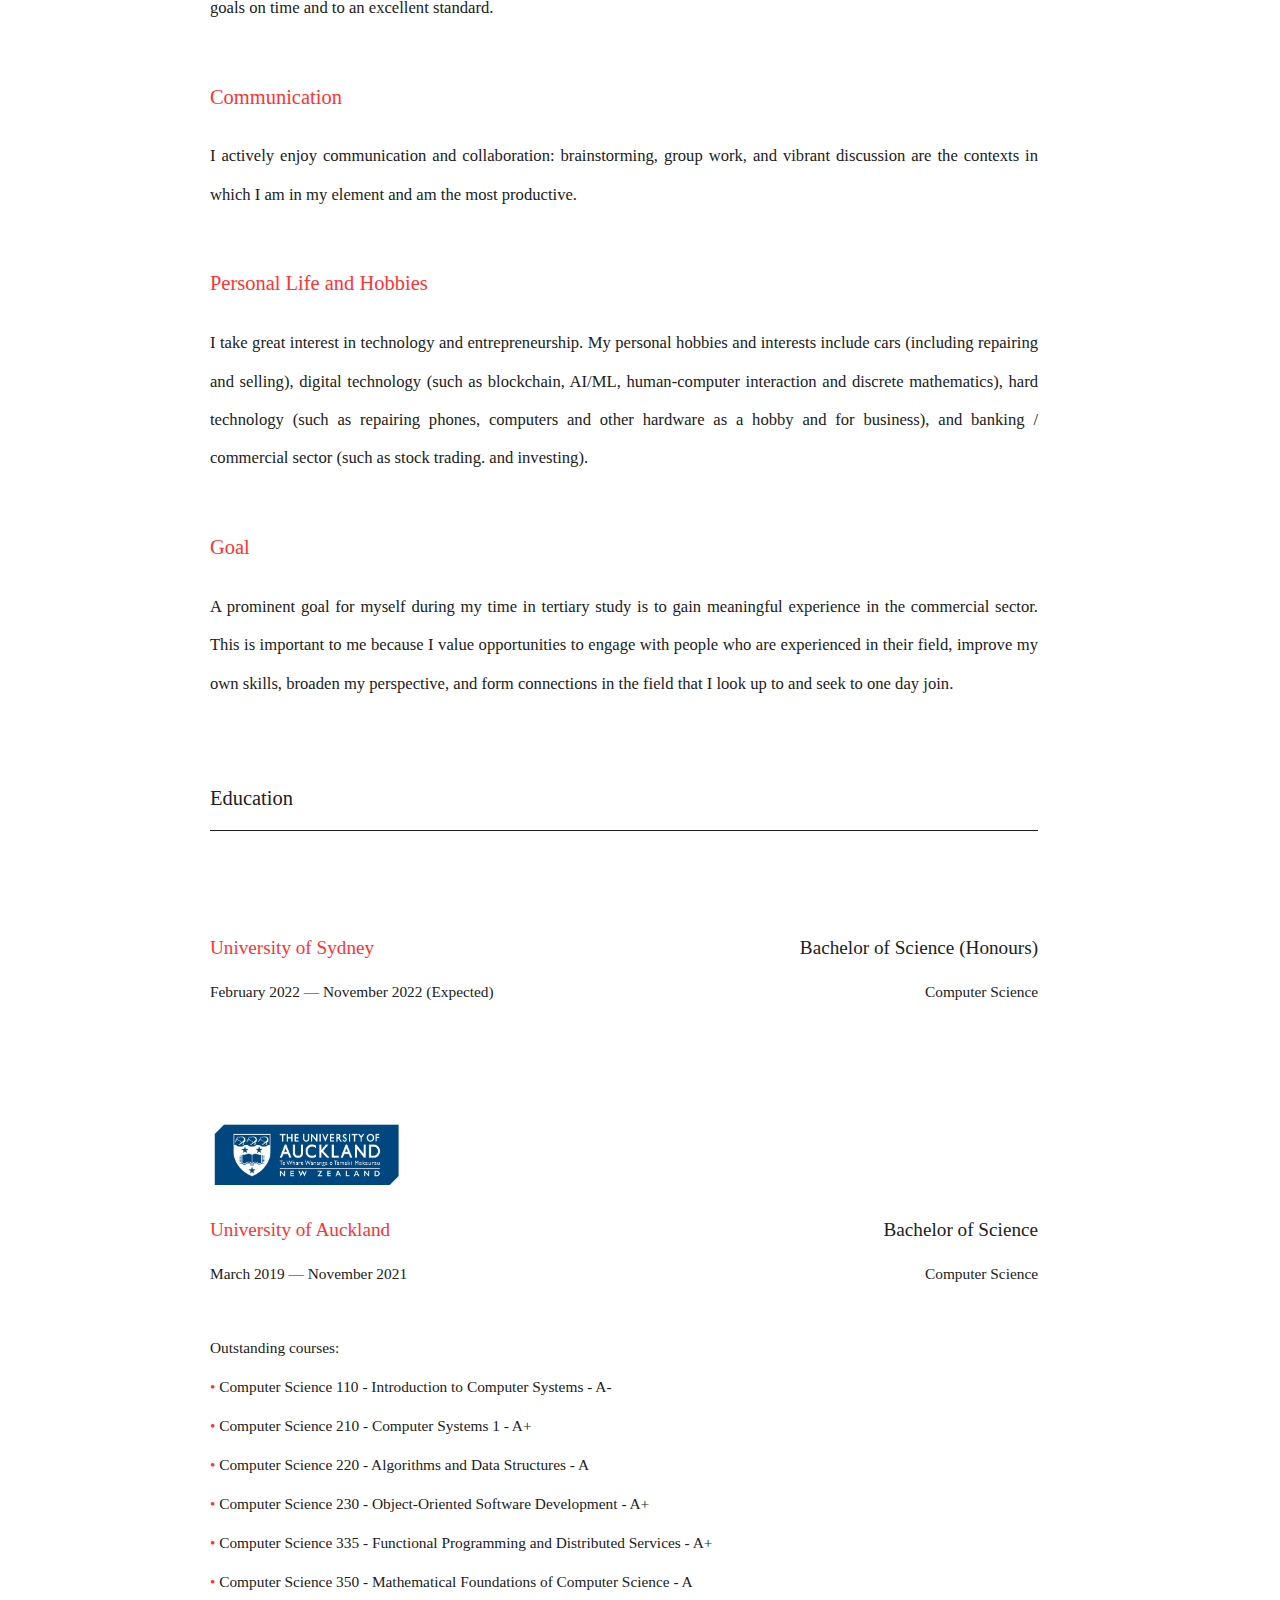
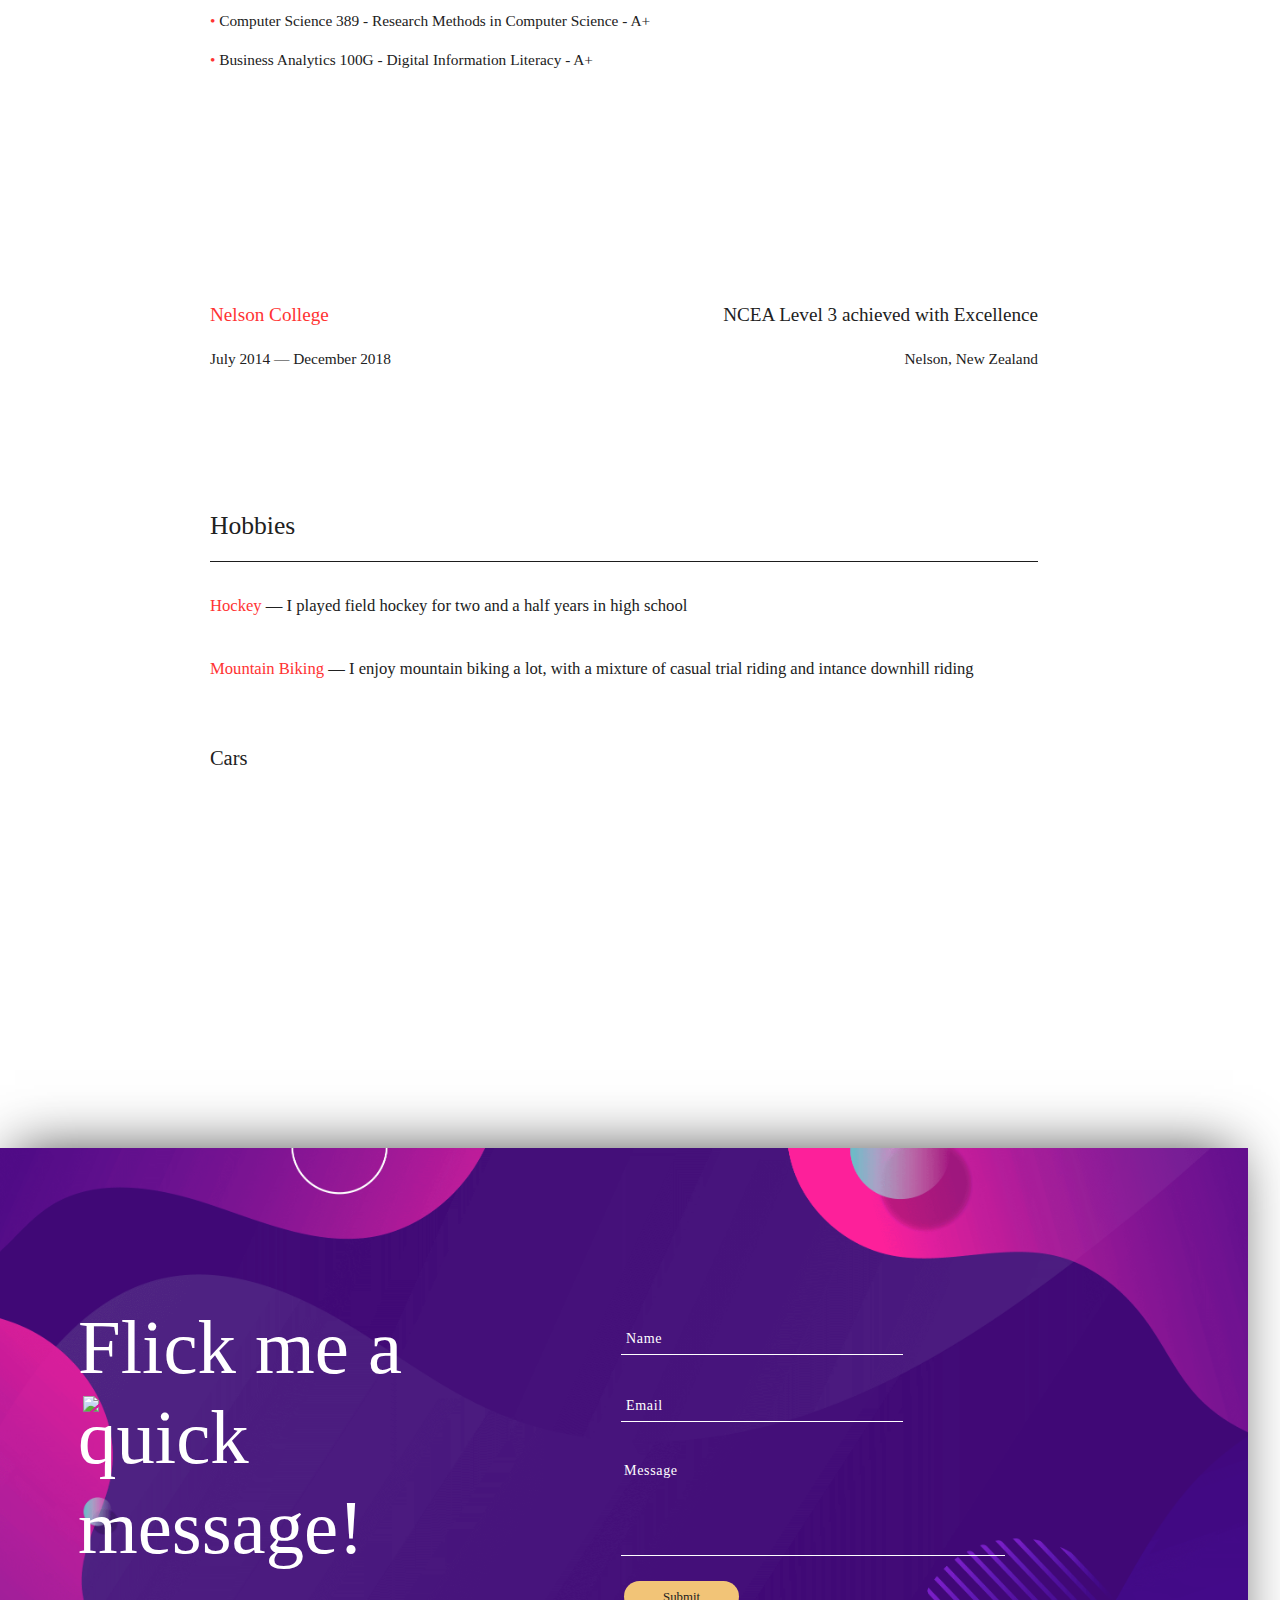
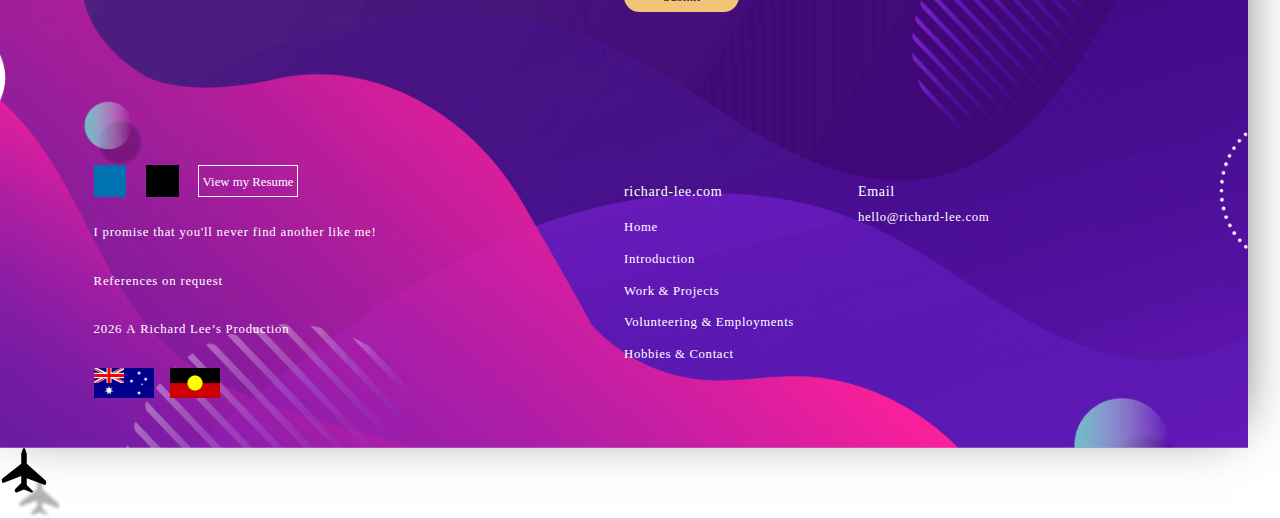
==== commit 97763c7f: "- Land page test 2" ====
--- a/index.html
+++ b/index.html
@@ -527,7 +527,7 @@
       </div>
     </div>
 
-    <div id="splash" style="display: none">
+    <div id="splash">
       <div class="anim">
         <div id="loader">
           <svg version="1.1" width="60px" height="70px" viewBox="0 0 60 70">
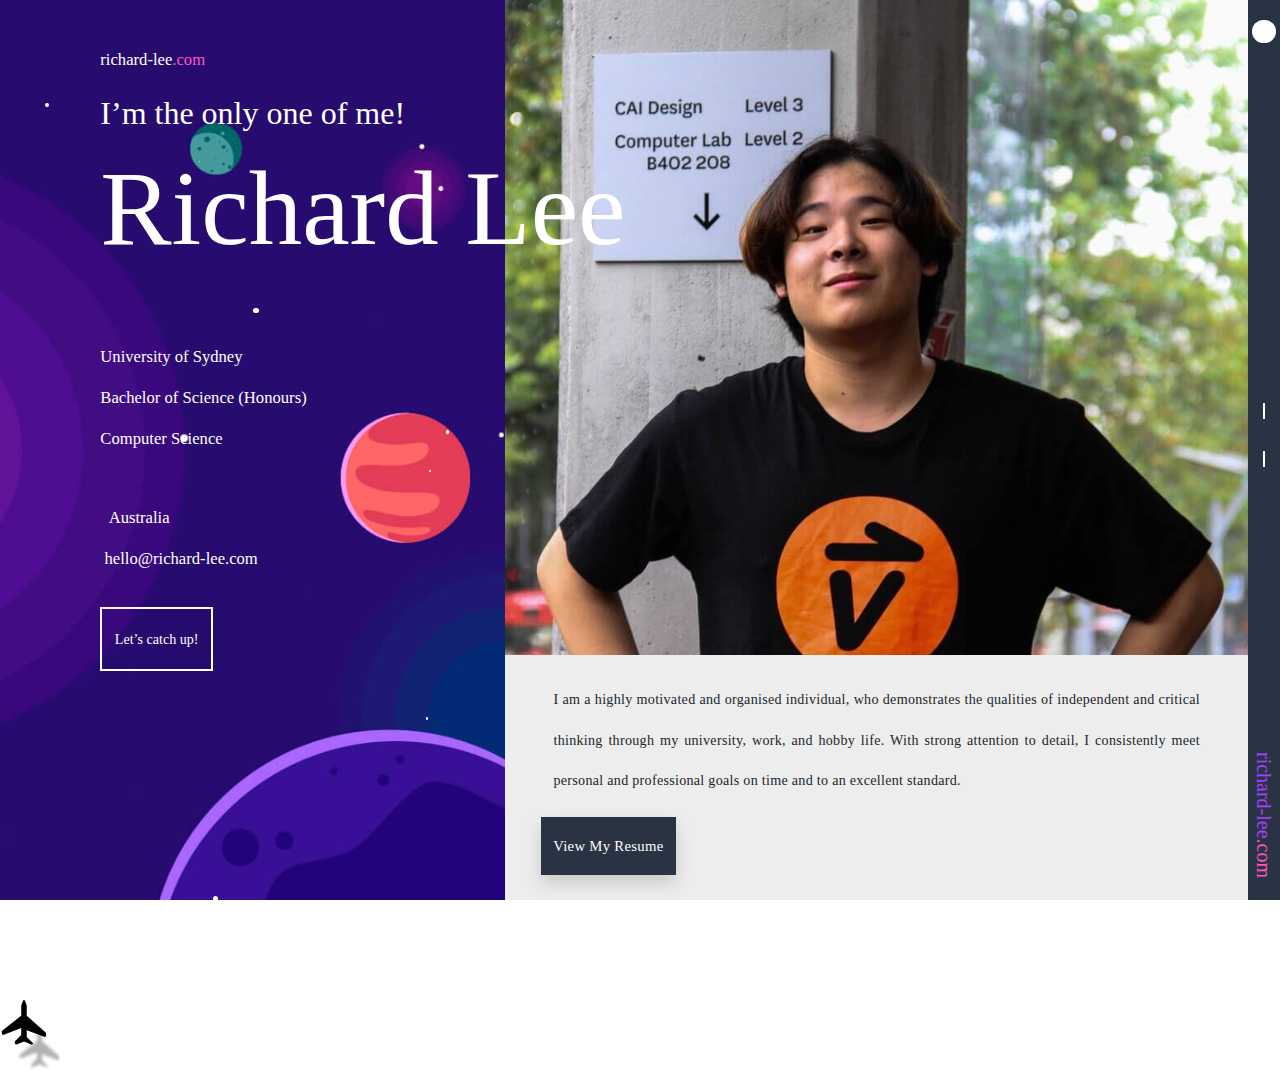
==== commit be630e98: "- Change 404 image in HTML" ====
--- a/index.html
+++ b/index.html
@@ -142,9 +142,6 @@
   </head>
 
   <body>
-    <!-- <script>
-      document.body.className = "fade";
-    </script> -->
     <div id="dark-mode">
       <!-- Desktop nav menu -->
       <div id="homeDesktopNavMenu" class="desktop-nav-menu d-none d-xl-flex">
@@ -241,11 +238,12 @@
               ></a>
             </div>
             <a
-              href="https://music.apple.com/album/tiny-dancer/1452863377?i=1452863597"
+              href="https://music.apple.com/au/album/shanghai-breezes/496660984?i=496661351"
               target="_blank"
               ><img
+                style="border: 2px solid #ffffff"
                 class="album-cover"
-                src="./Assets/albums/to_be_continued.jpg"
+                src="./Assets/albums/seasons-of-the-heart.jpg"
             /></a>
           </div>
         </div>
@@ -570,11 +568,5 @@
     <script src="Scripts/js/aos.js"></script>
     <script src="Scripts/js/bootstrap.min.js"></script>
     <script type="text/javascript" src="src/js/javascript.min.js"></script>
-    <!-- <script>
-      document.addEventListener(
-        "DOMContentLoaded",
-        (e) => (document.body.className = "")
-      );
-    </script> -->
   </body>
 </html>
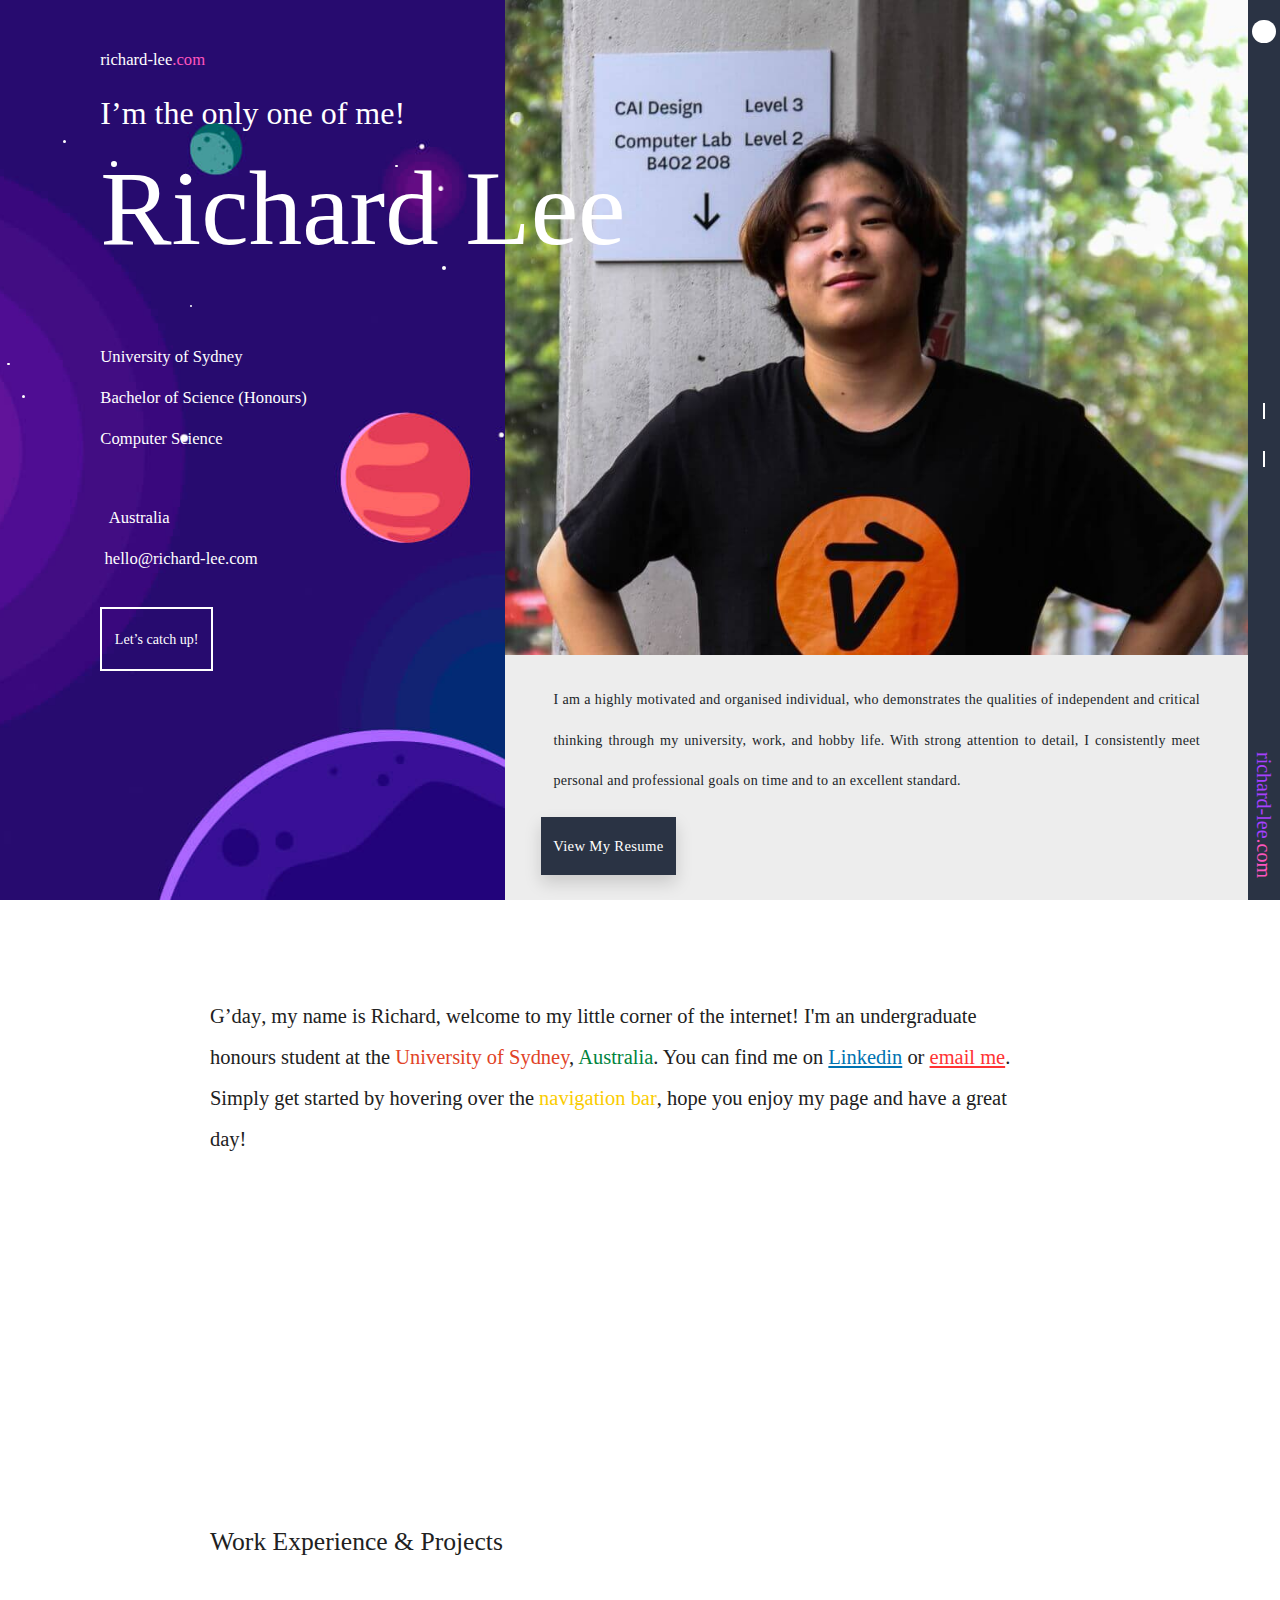
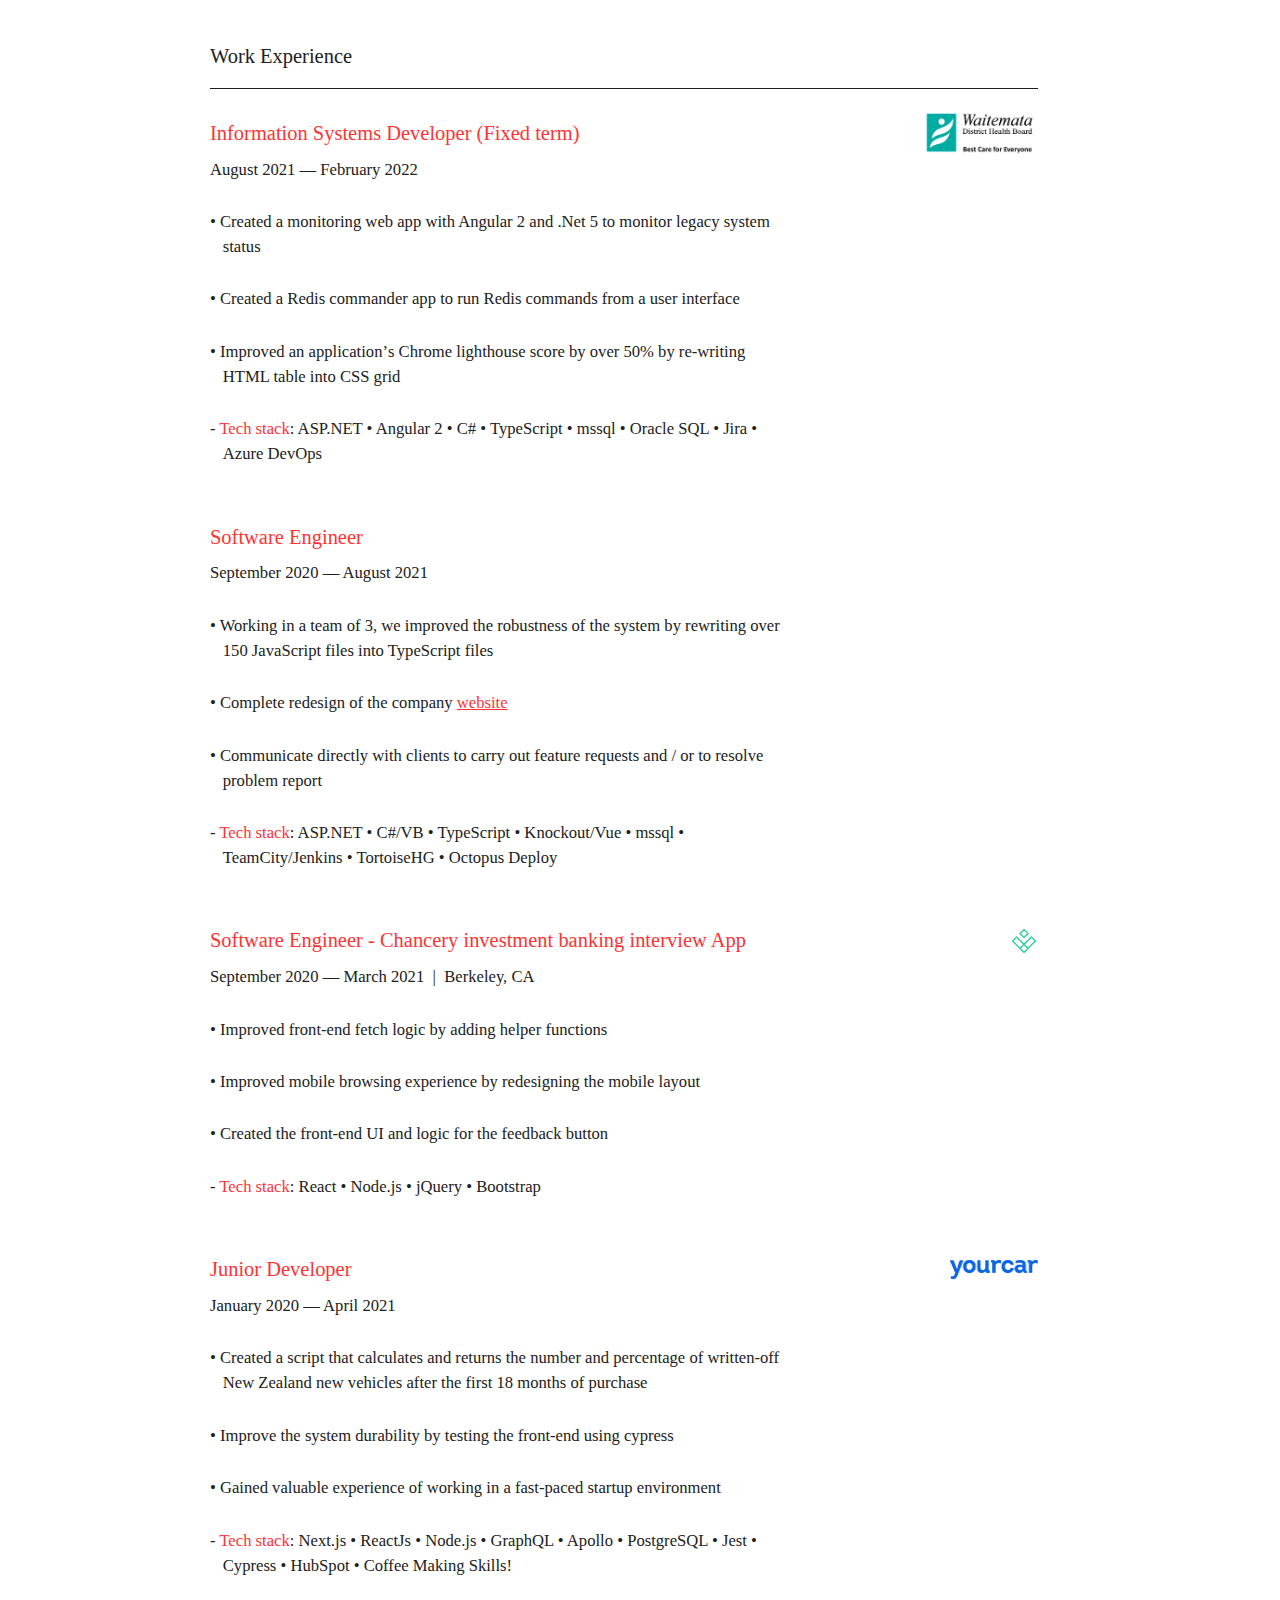
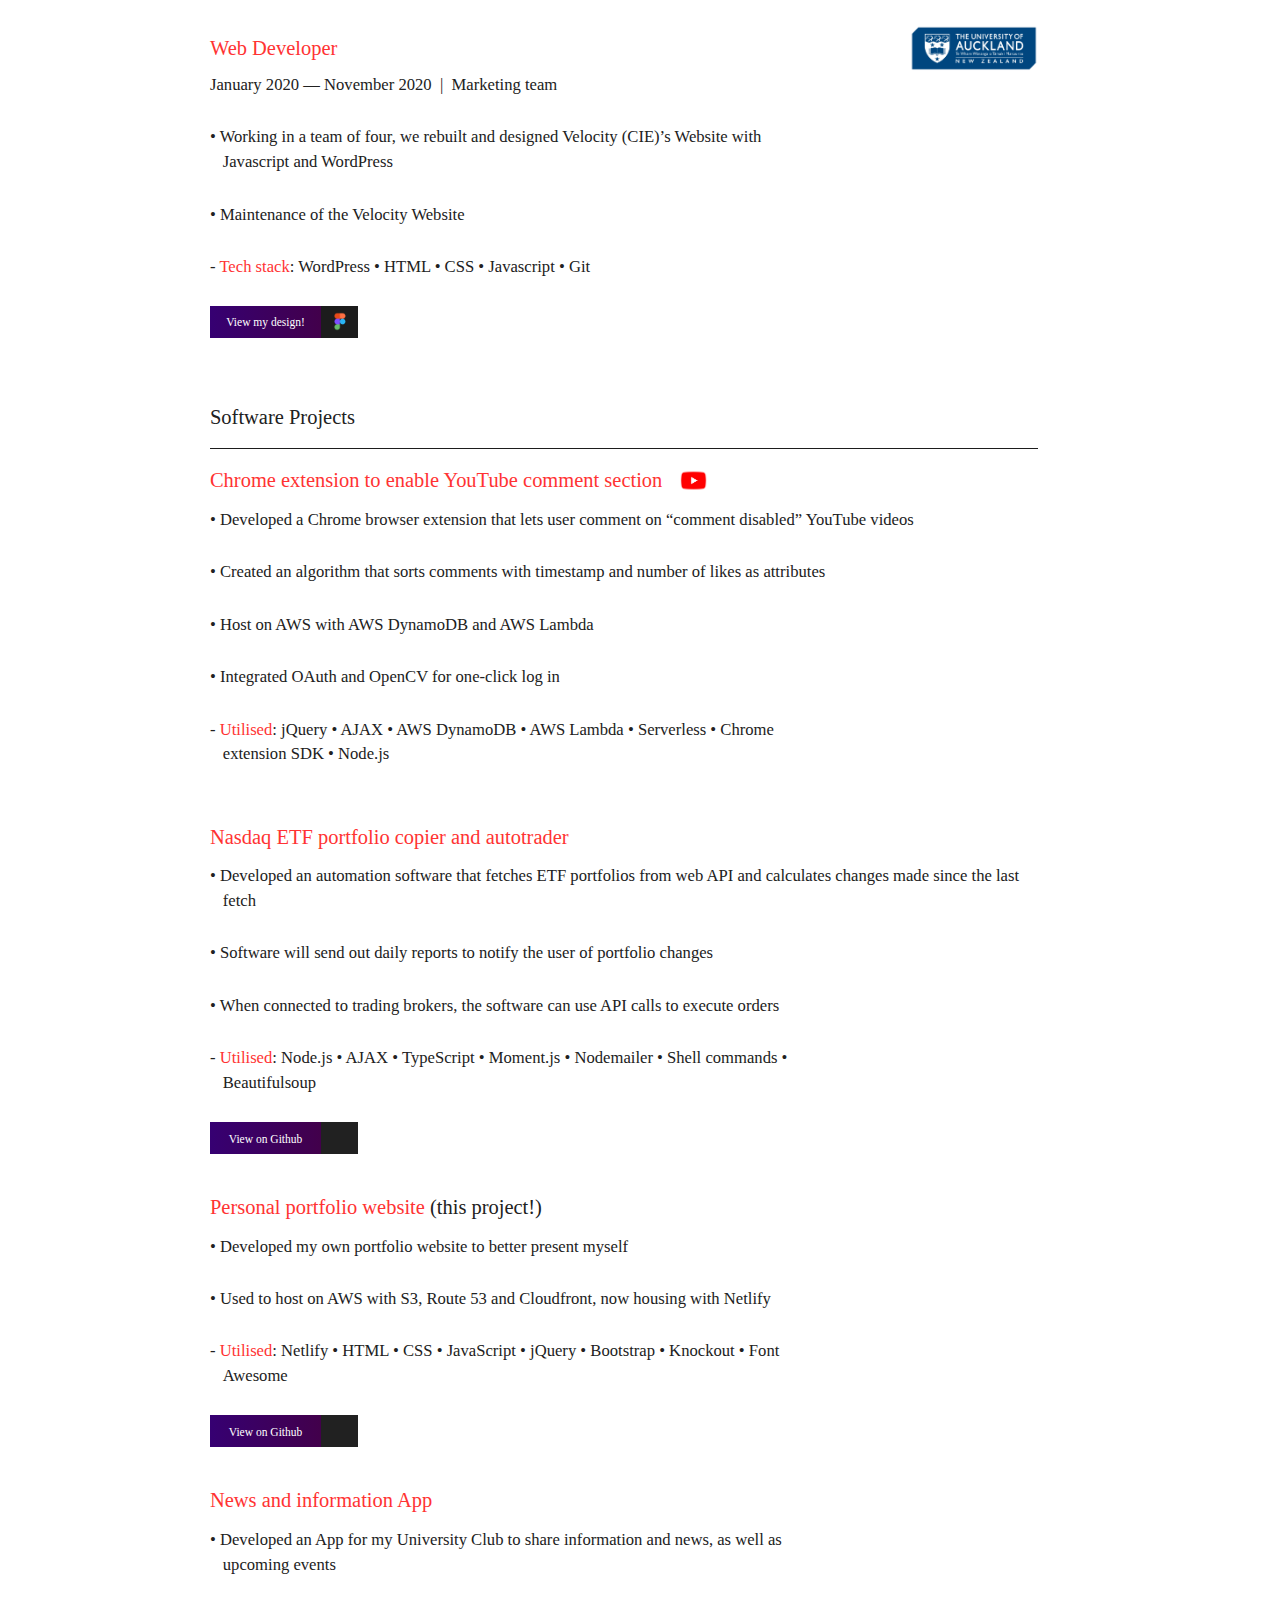
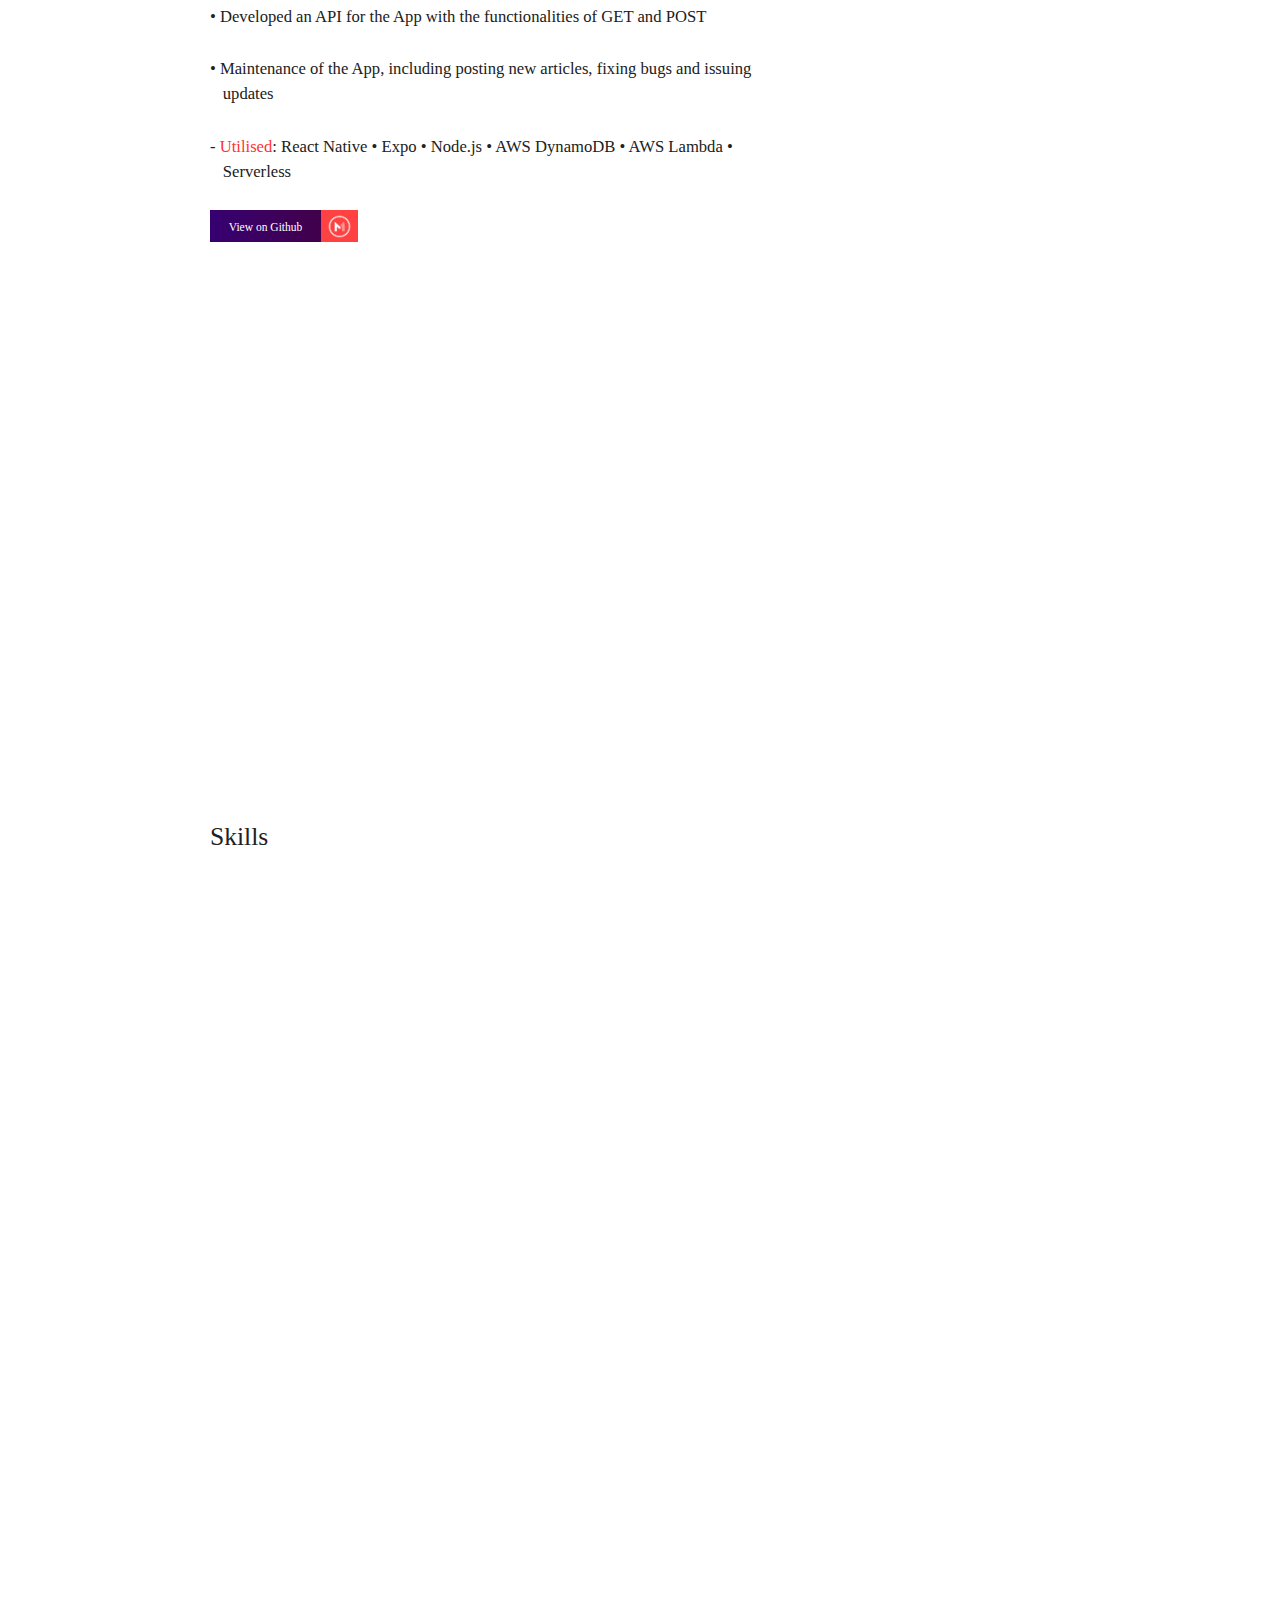
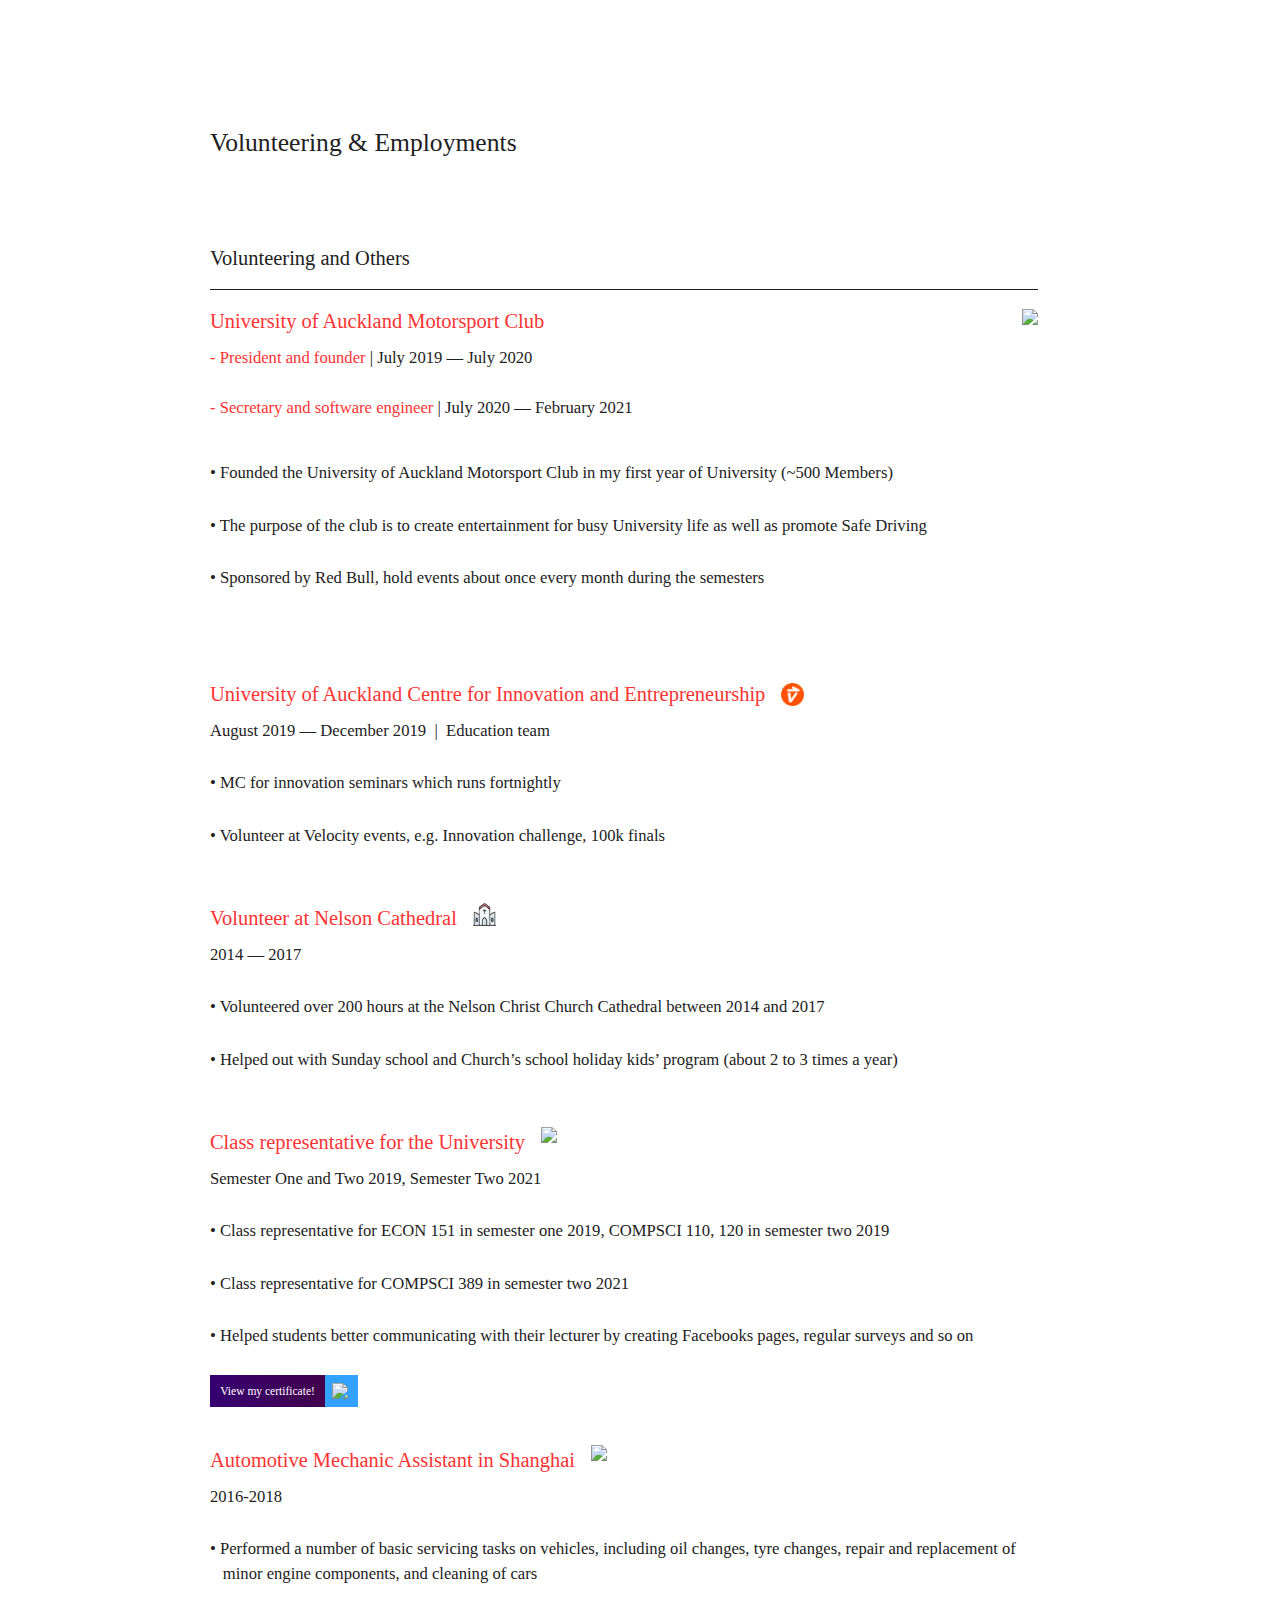
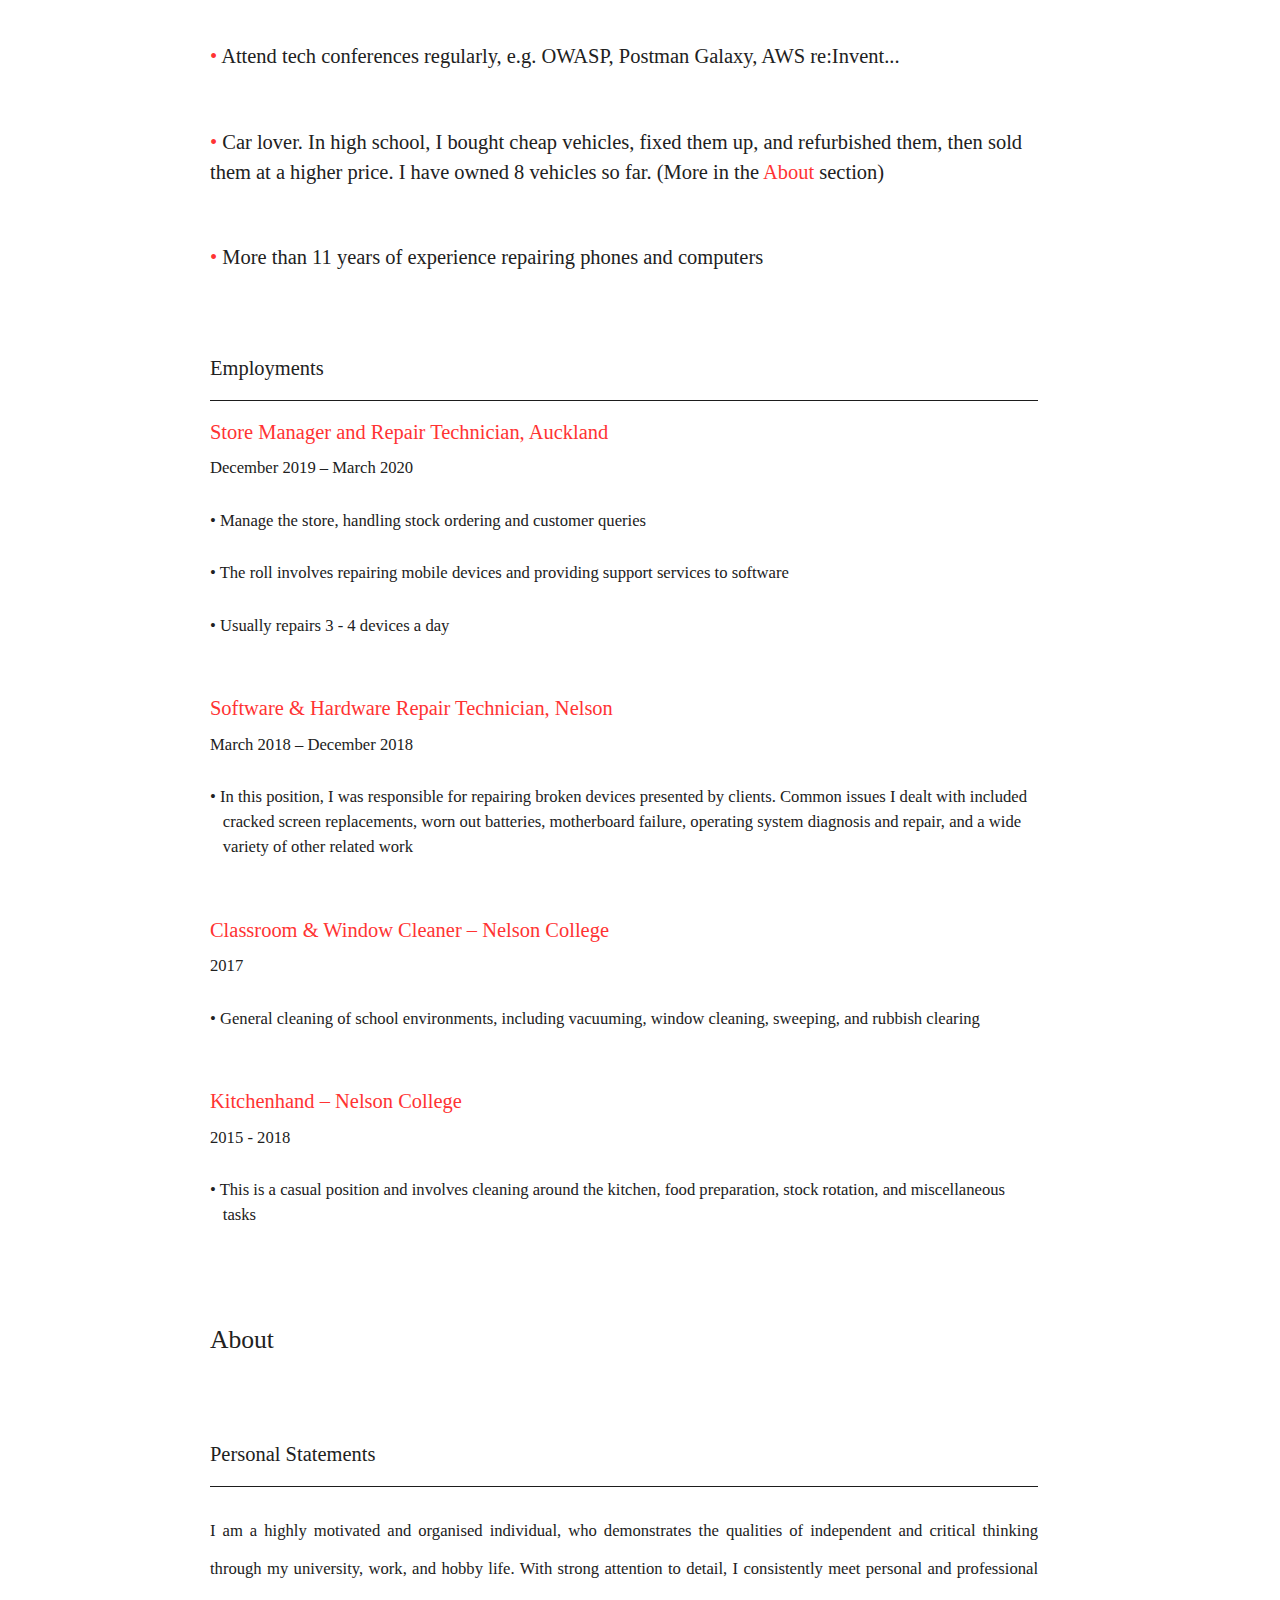
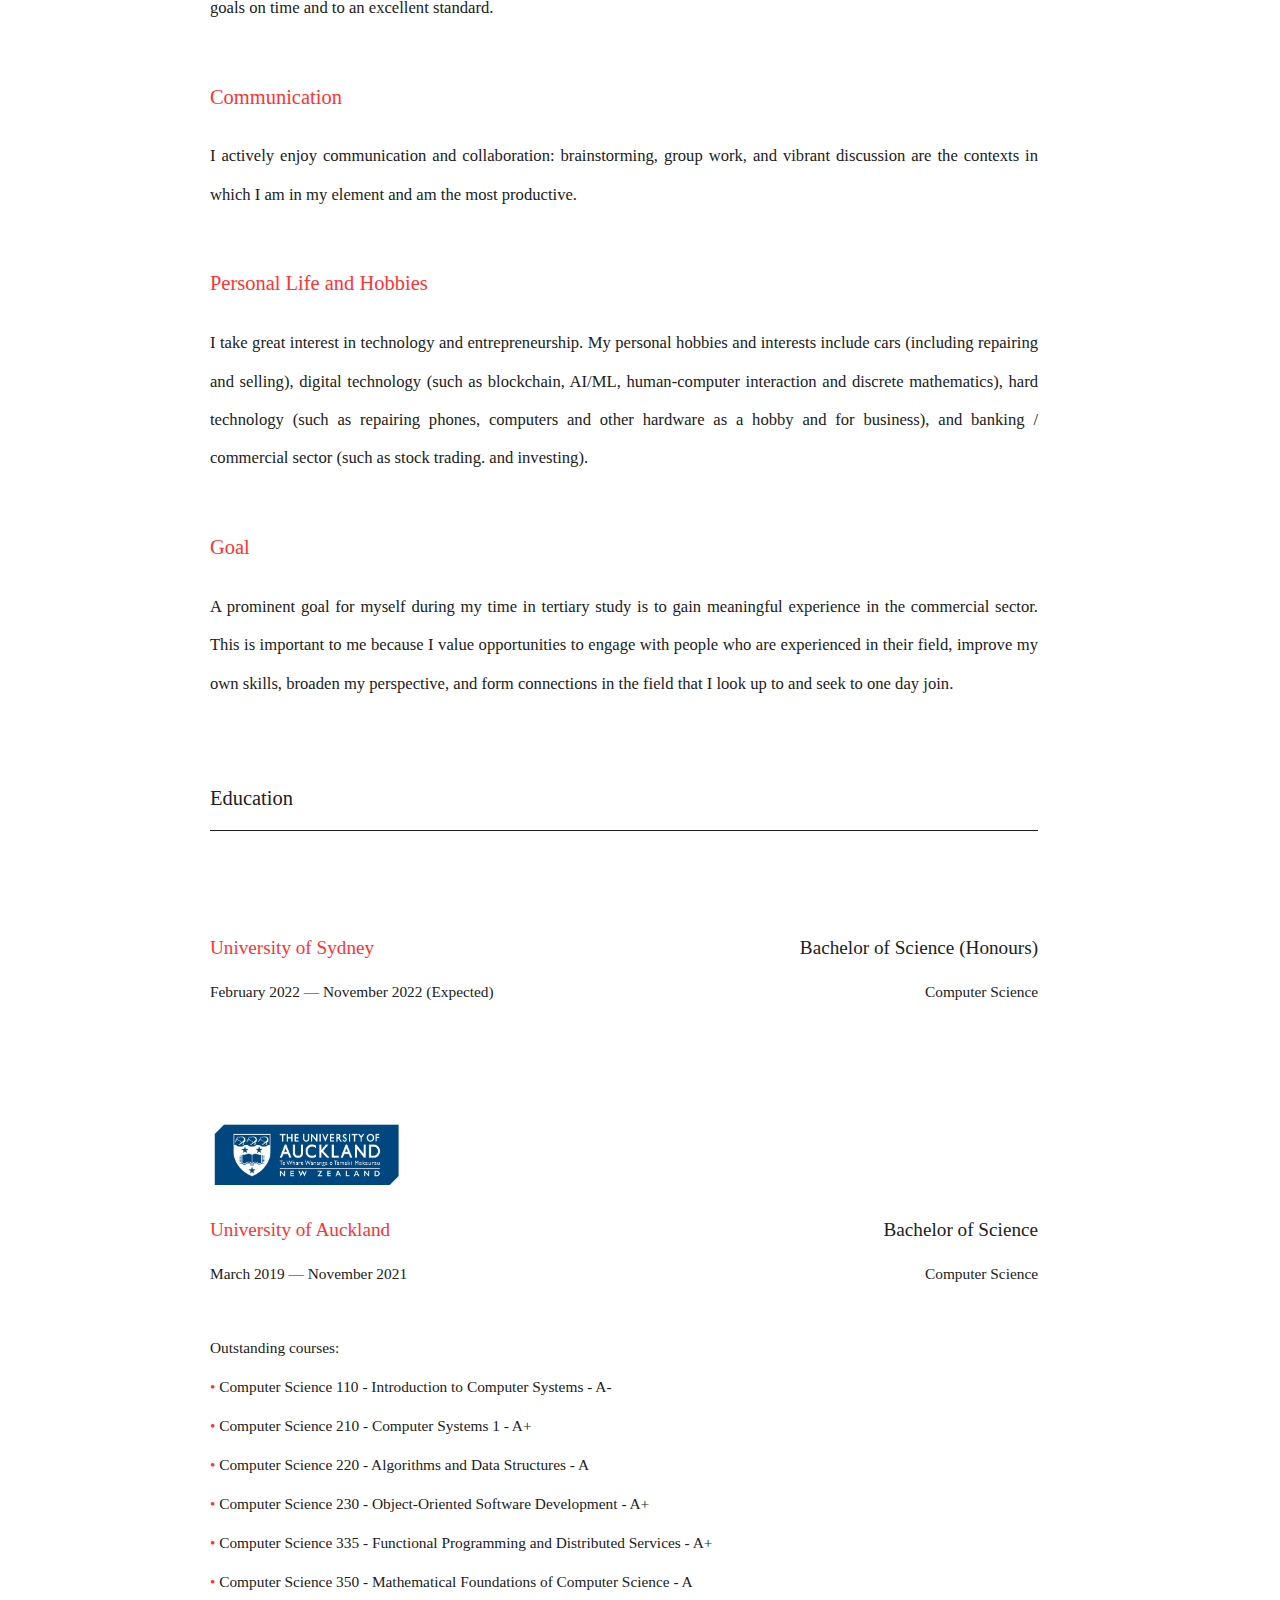
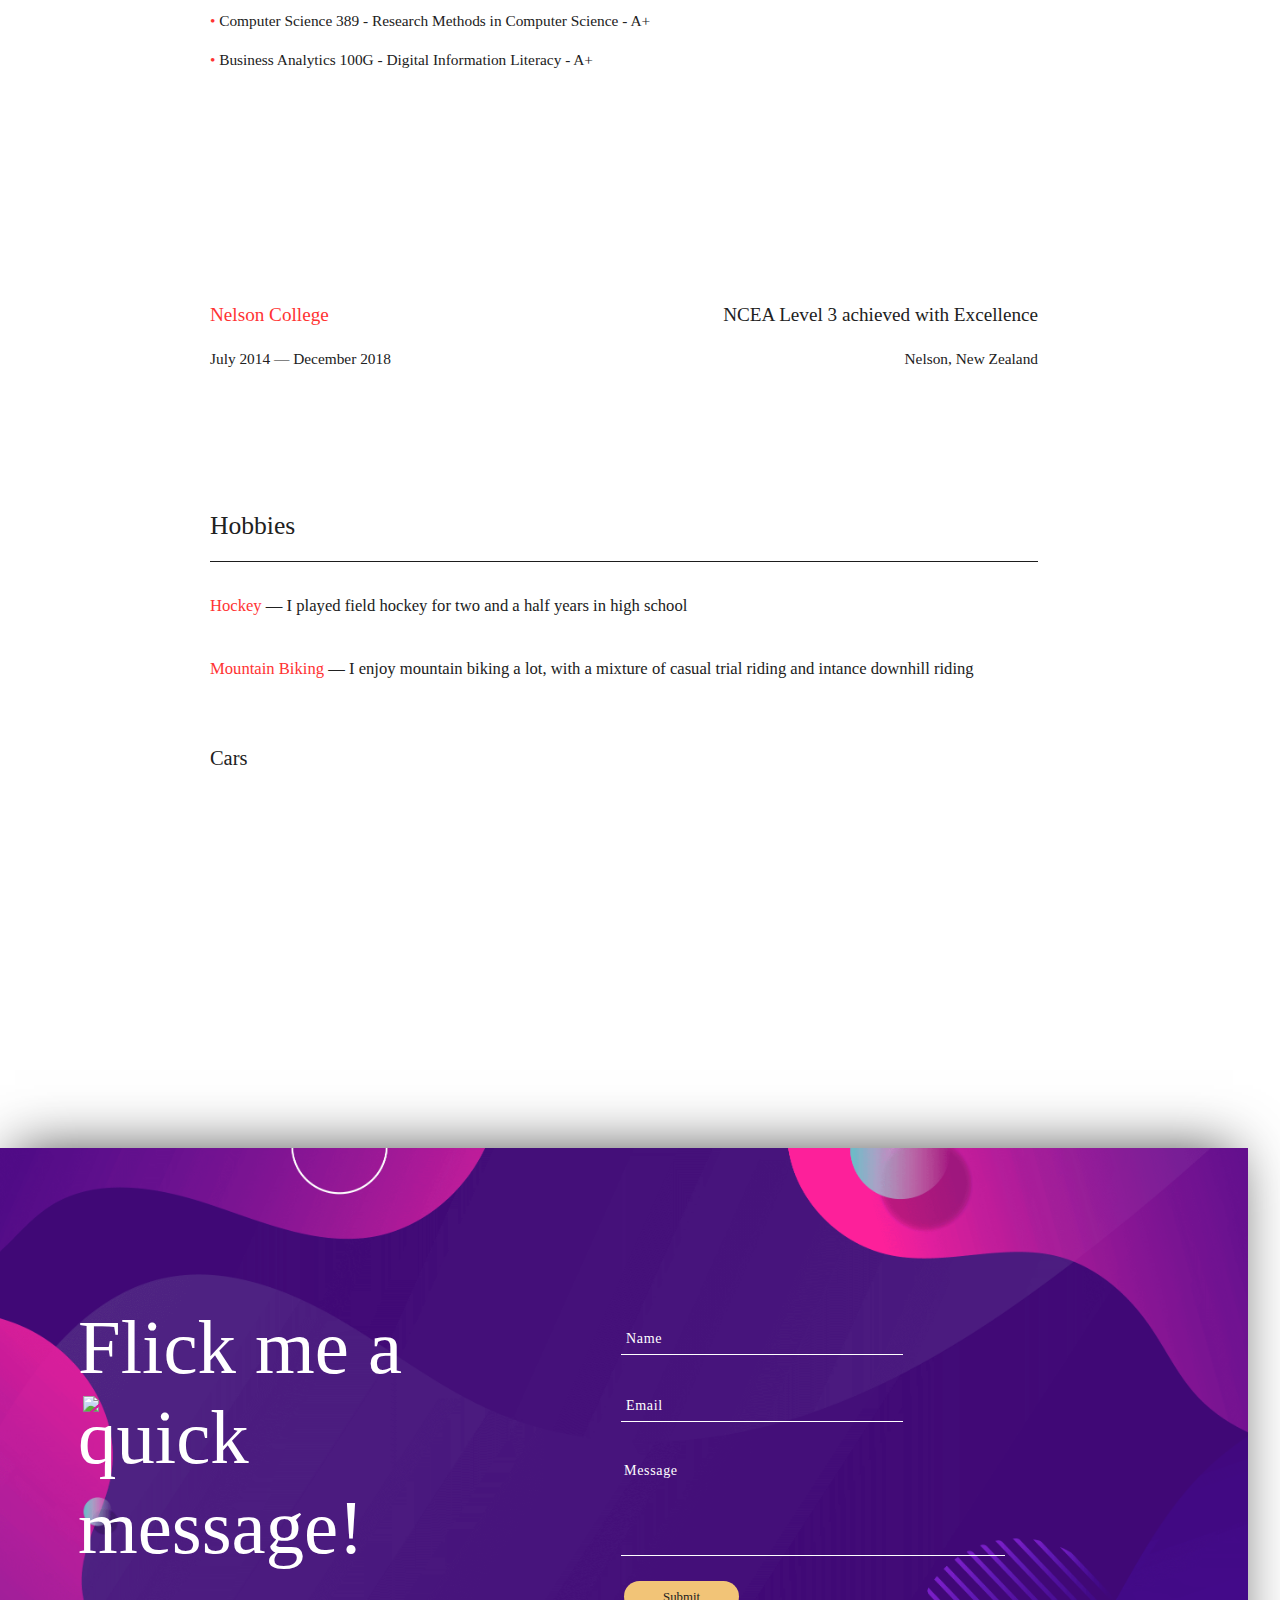
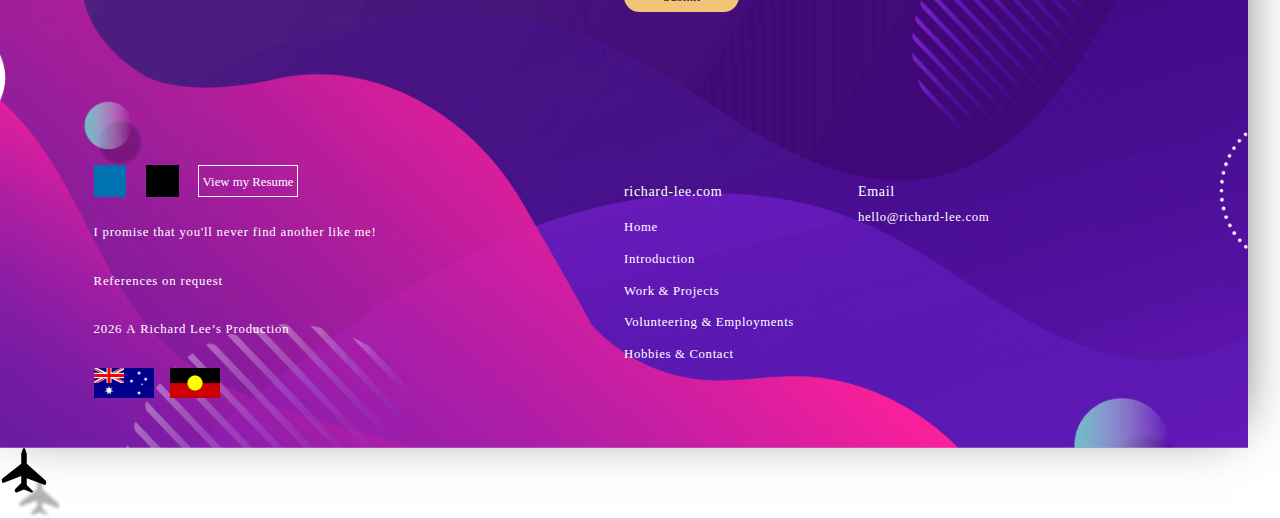
==== commit 10d2f2e0: "Revert "- Change 404 image in HTML"" ====
--- a/index.html
+++ b/index.html
@@ -238,12 +238,11 @@
               ></a>
             </div>
             <a
-              href="https://music.apple.com/au/album/shanghai-breezes/496660984?i=496661351"
+              href="https://music.apple.com/album/tiny-dancer/1452863377?i=1452863597"
               target="_blank"
               ><img
-                style="border: 2px solid #ffffff"
                 class="album-cover"
-                src="./Assets/albums/seasons-of-the-heart.jpg"
+                src="./Assets/albums/to_be_continued.jpg"
             /></a>
           </div>
         </div>
